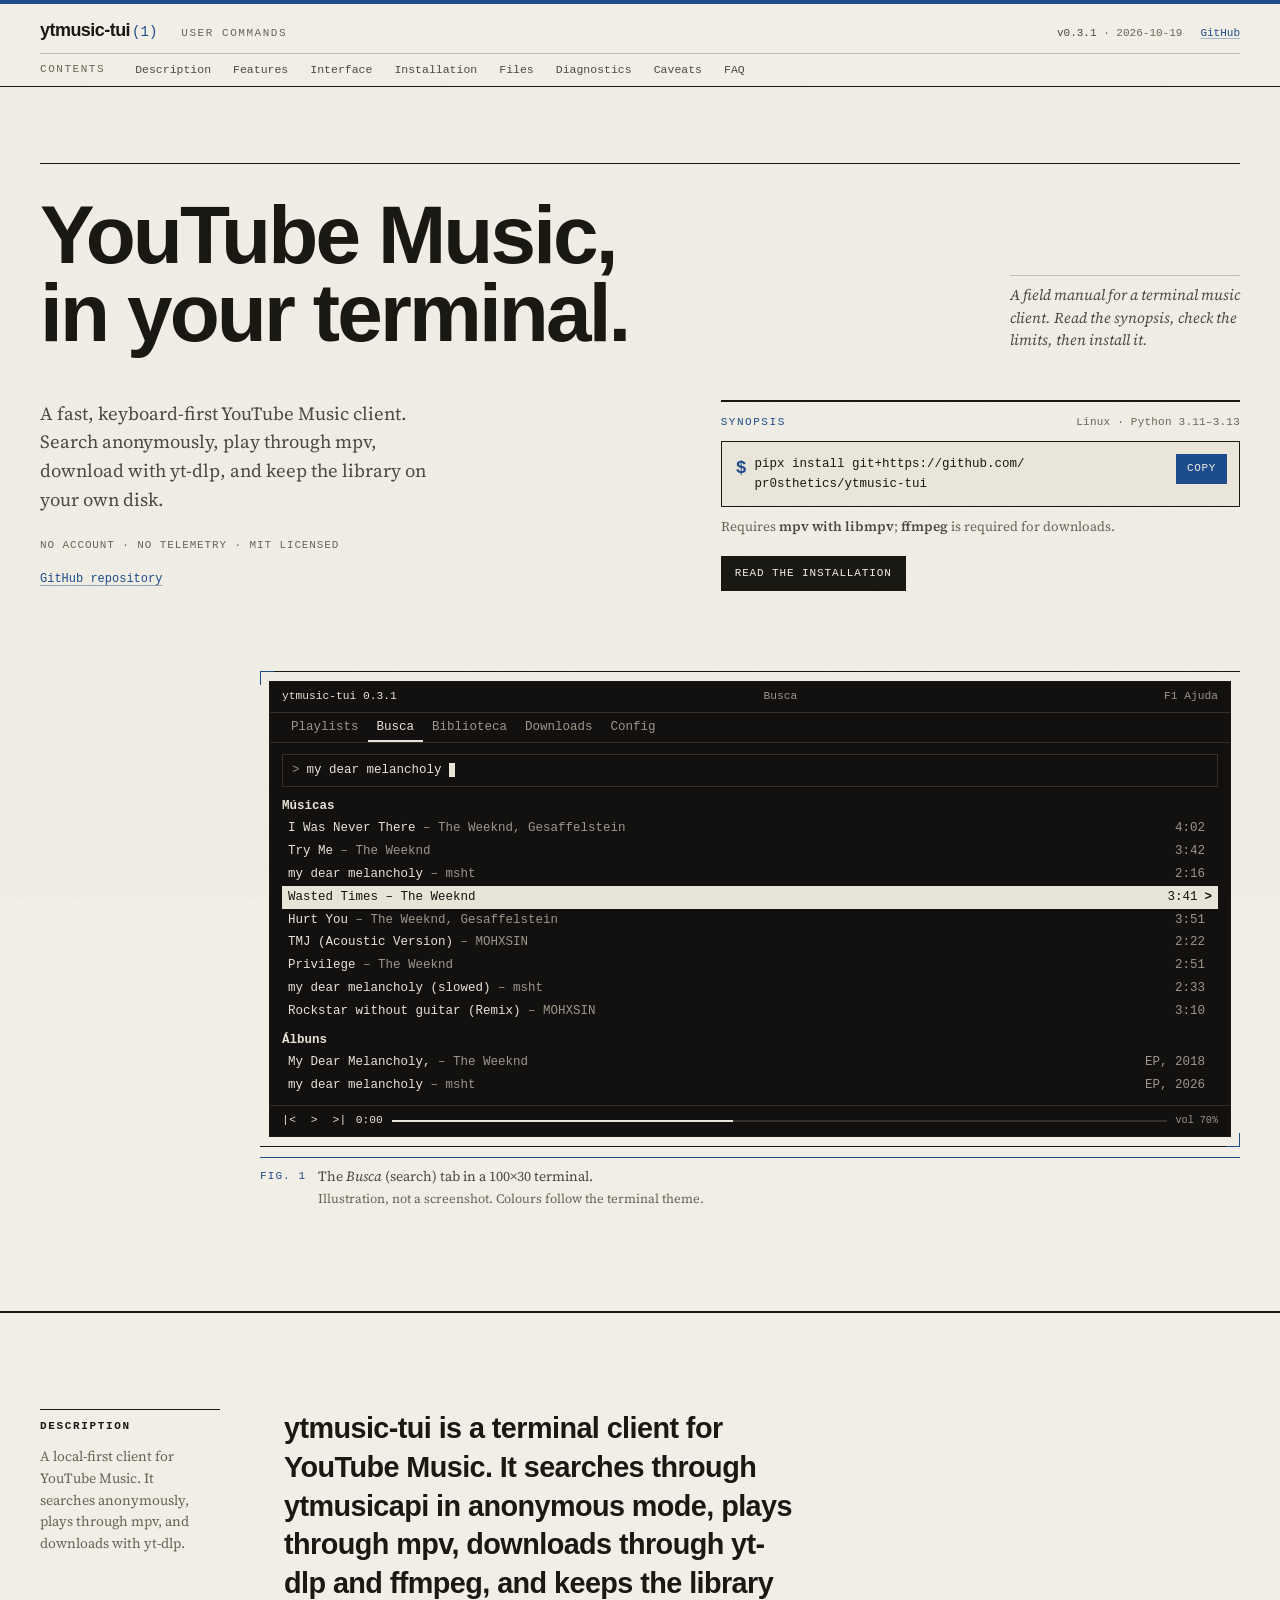
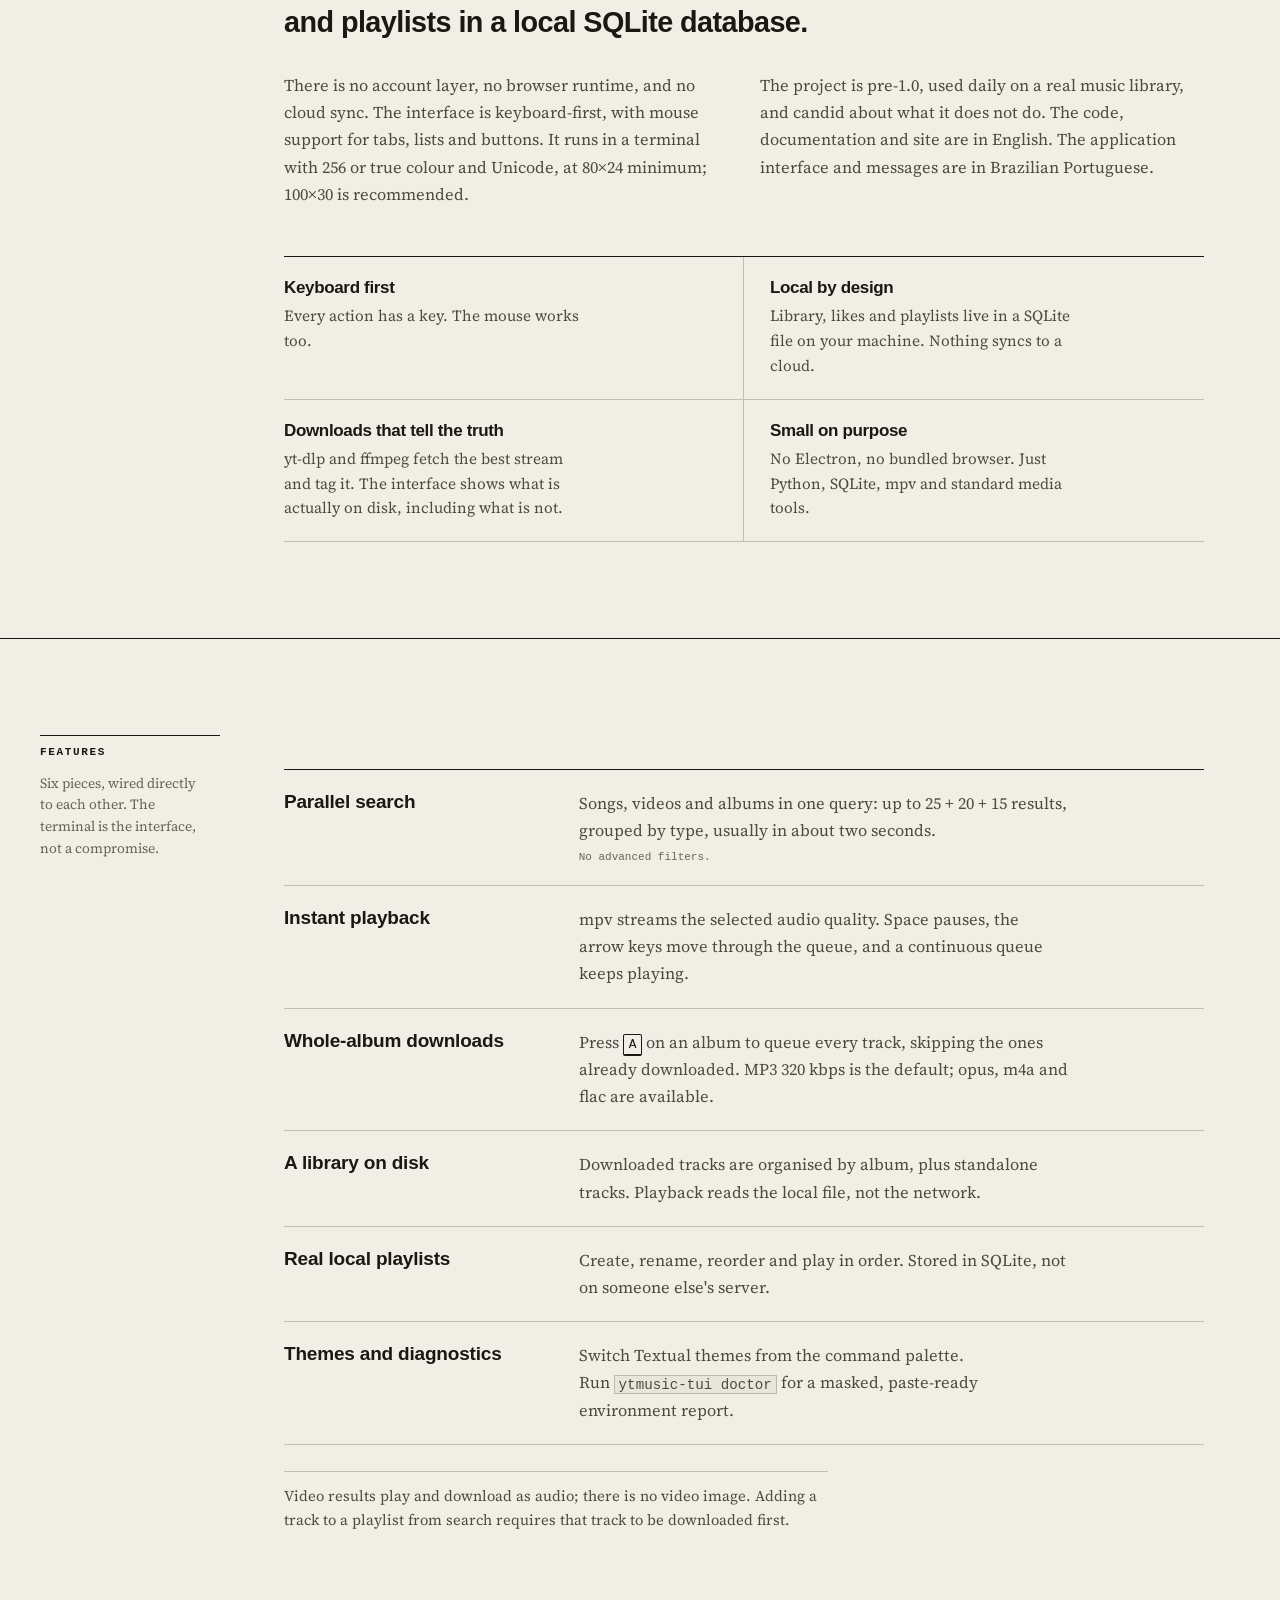
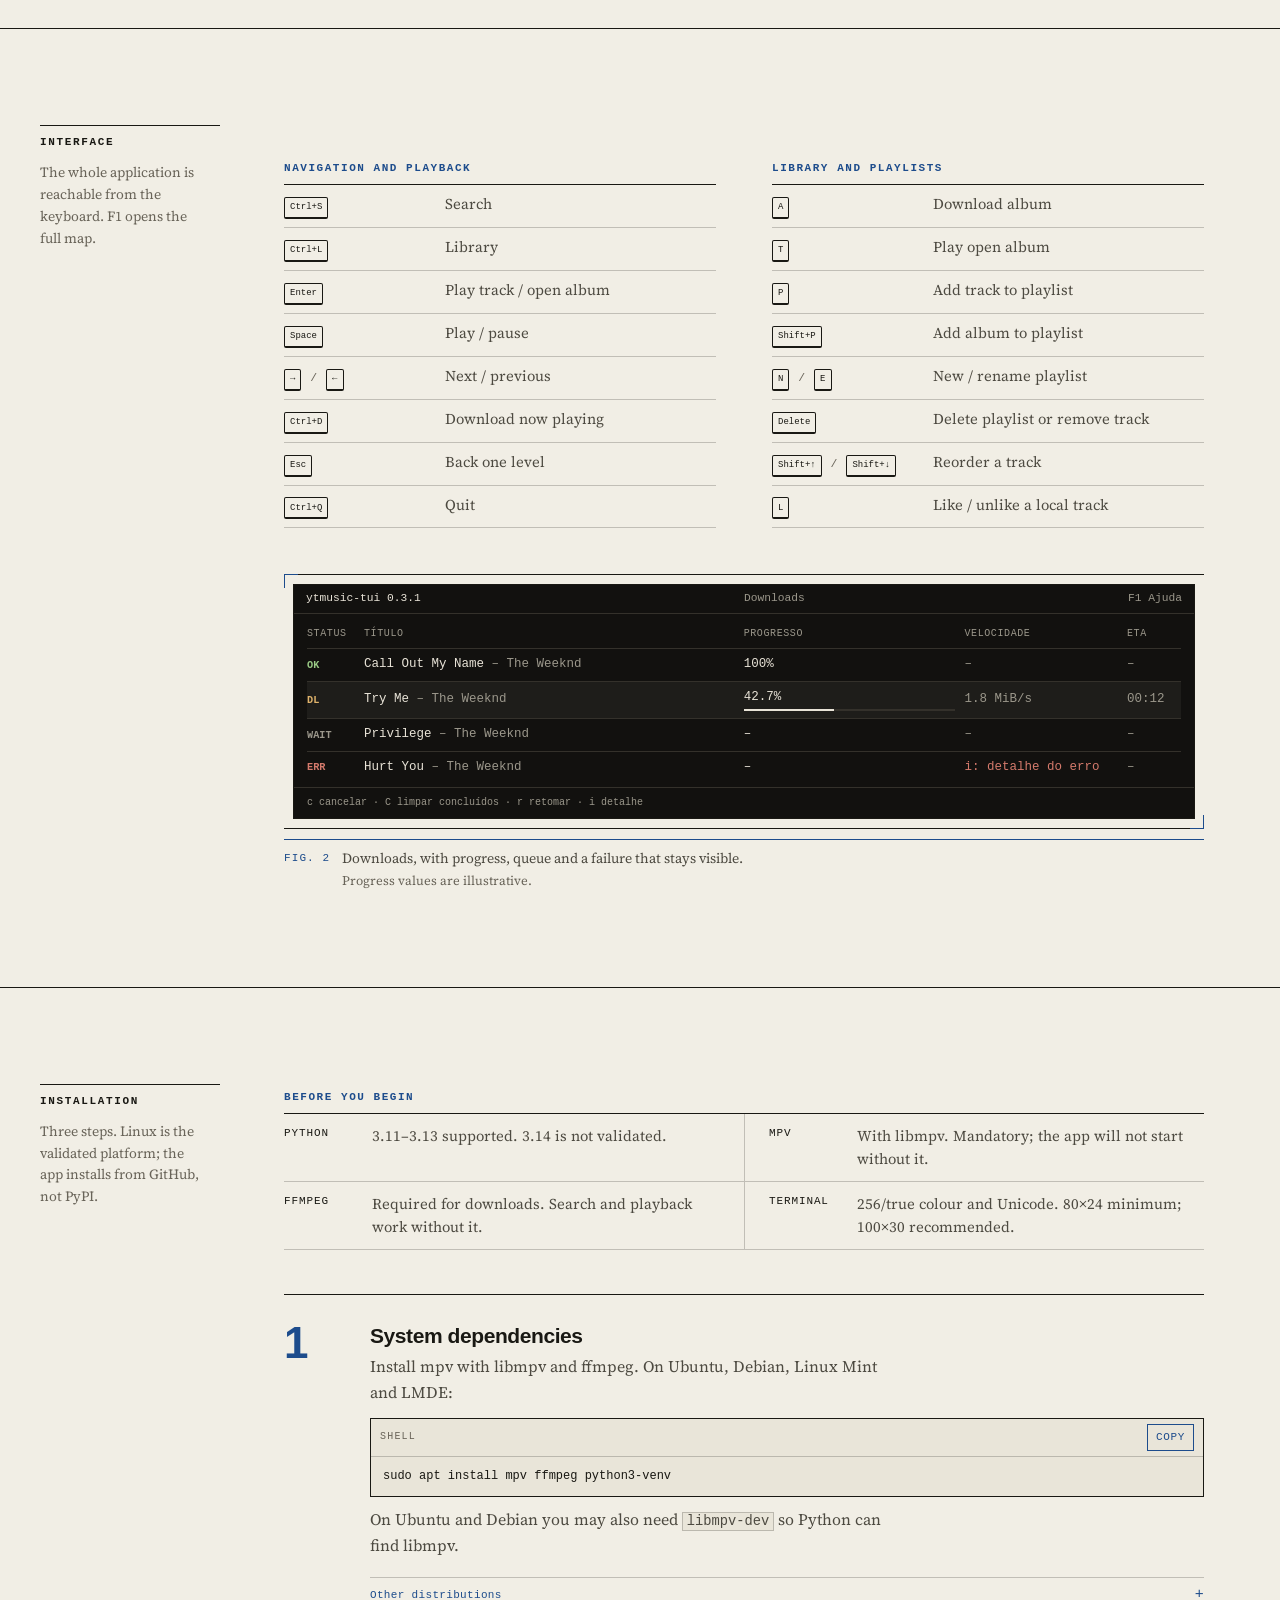
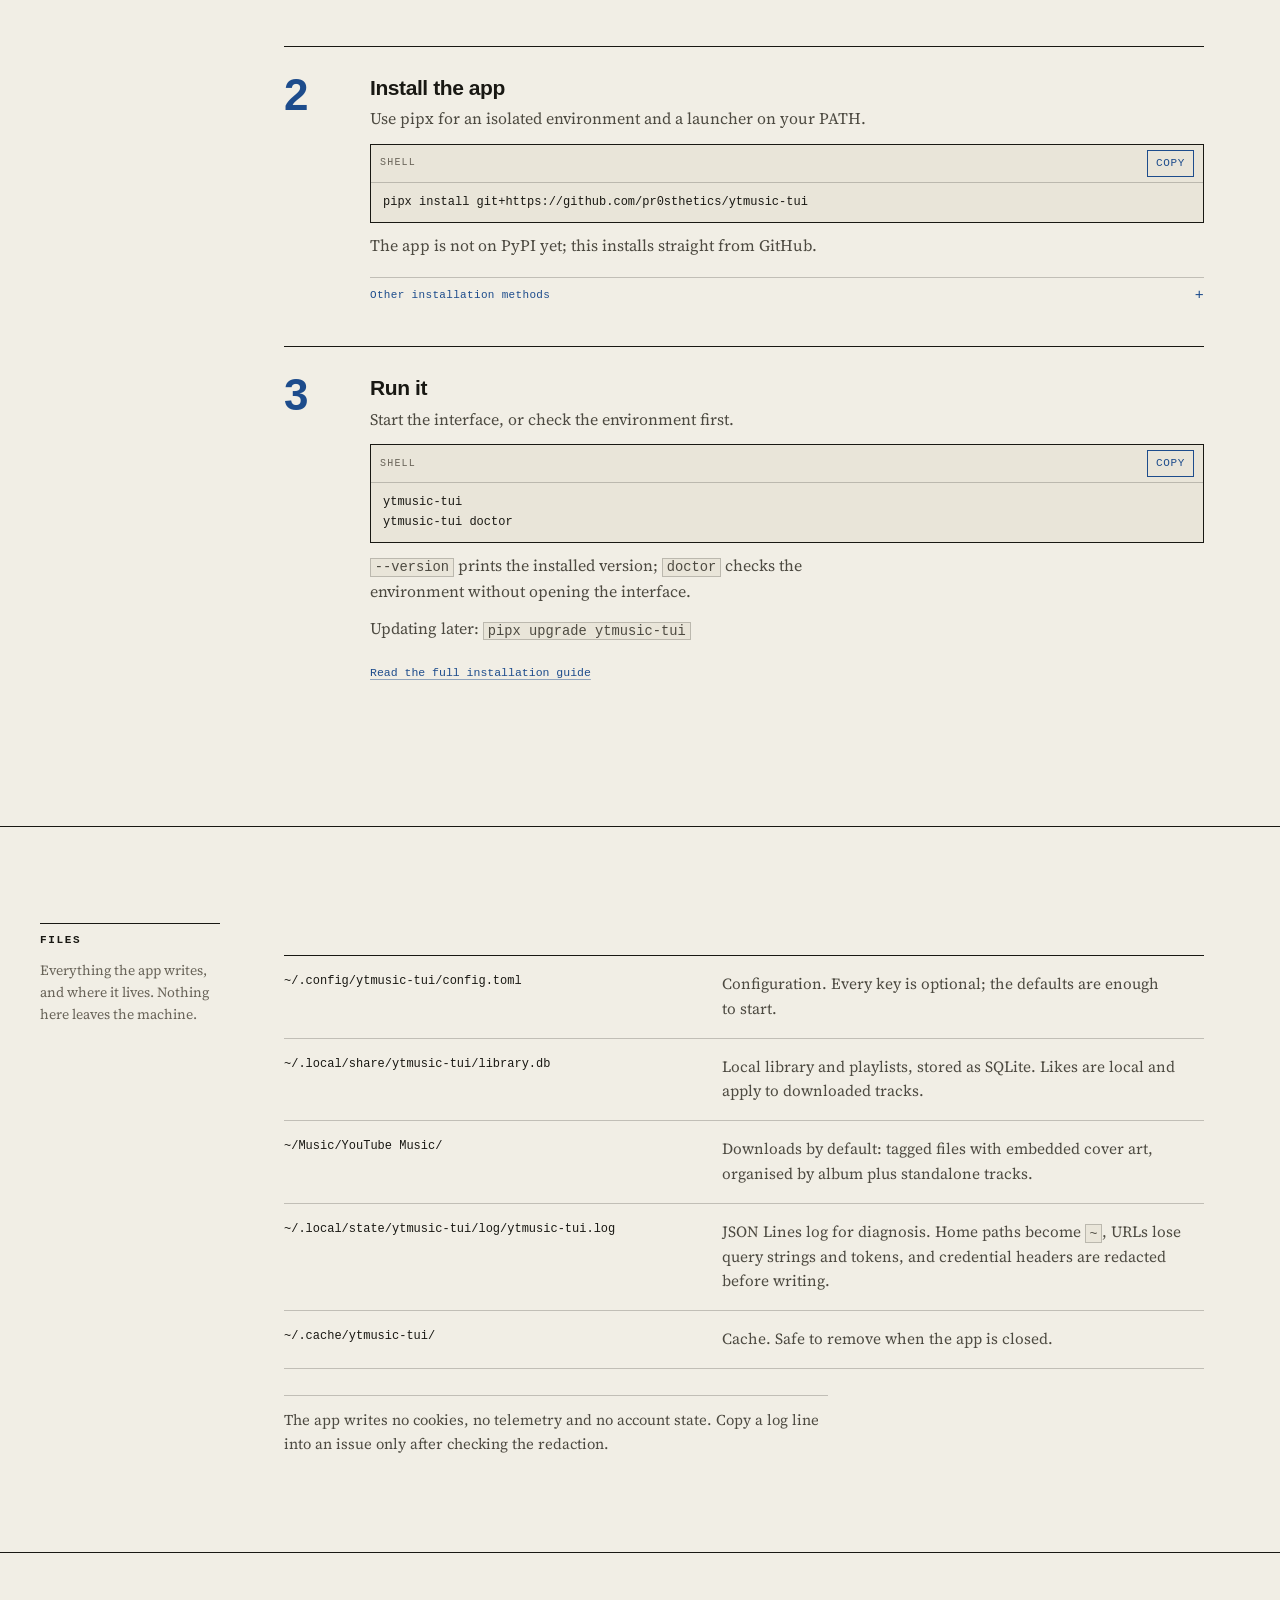
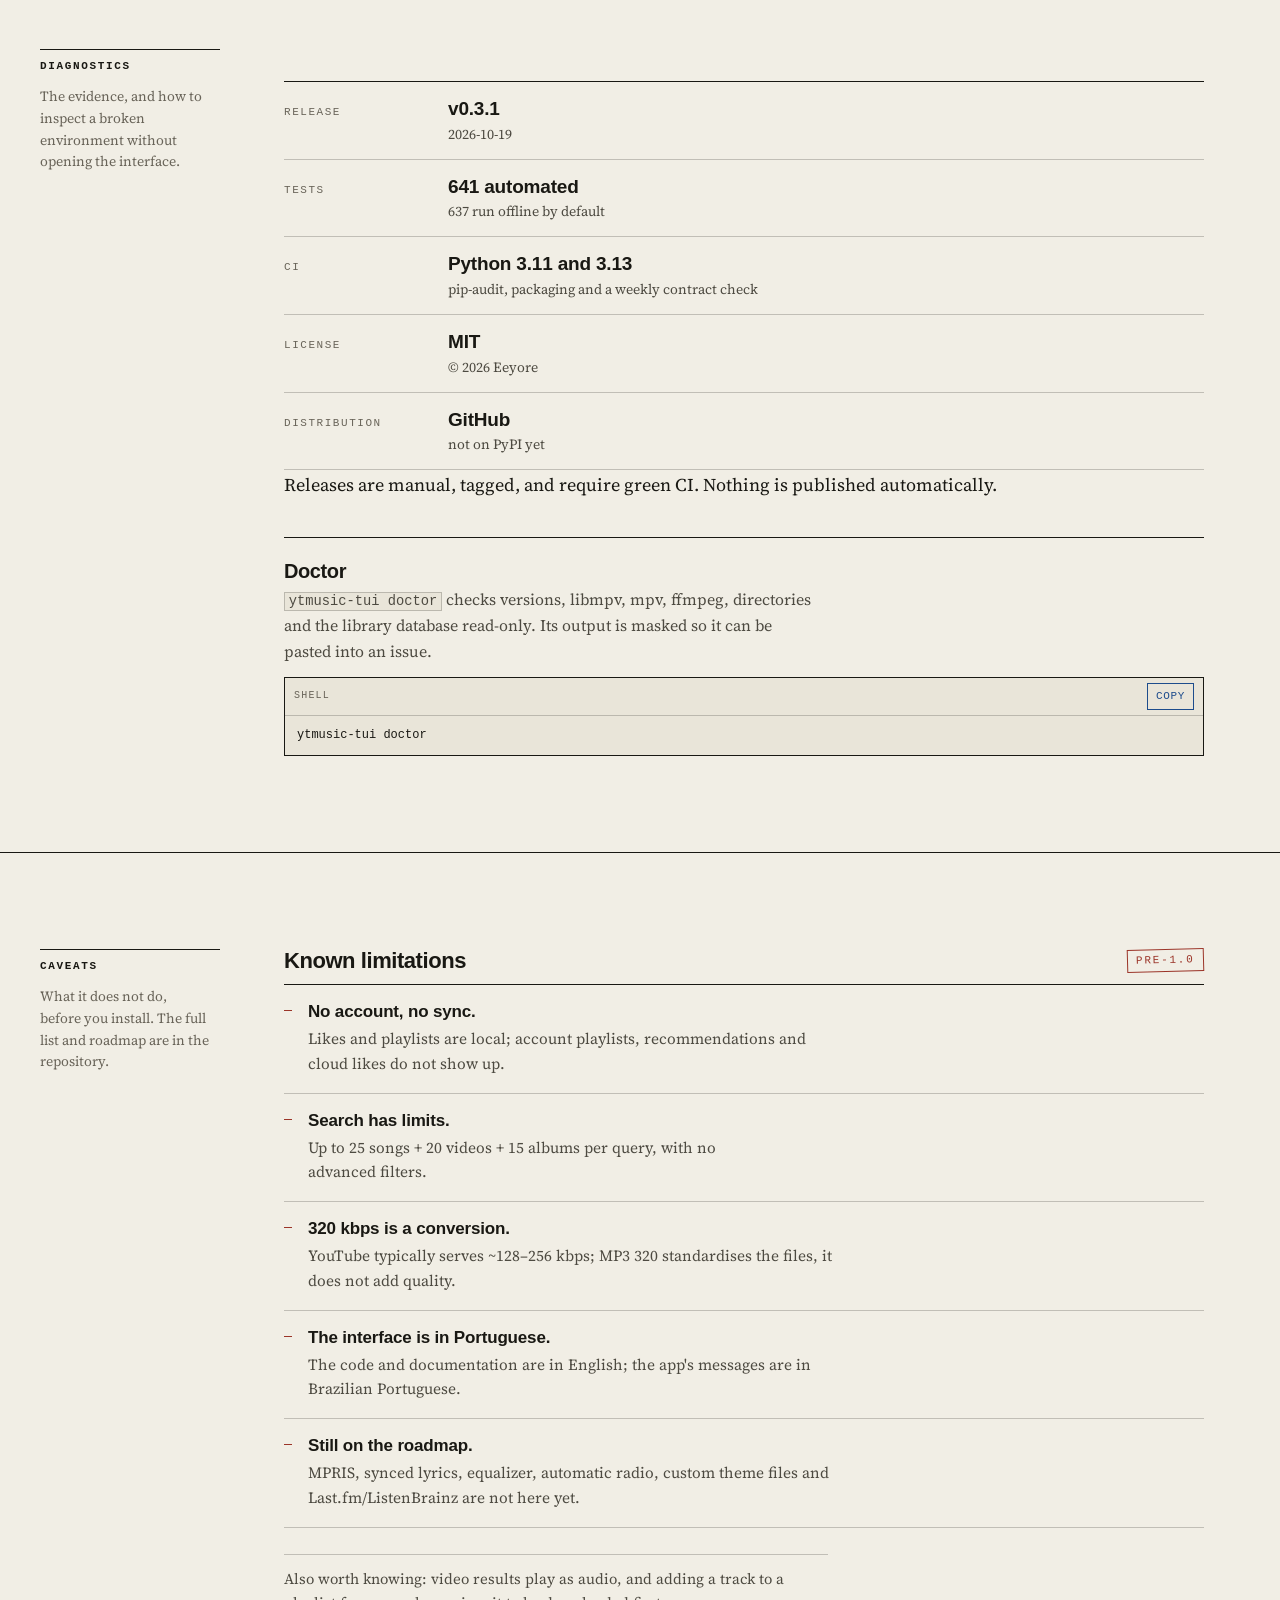
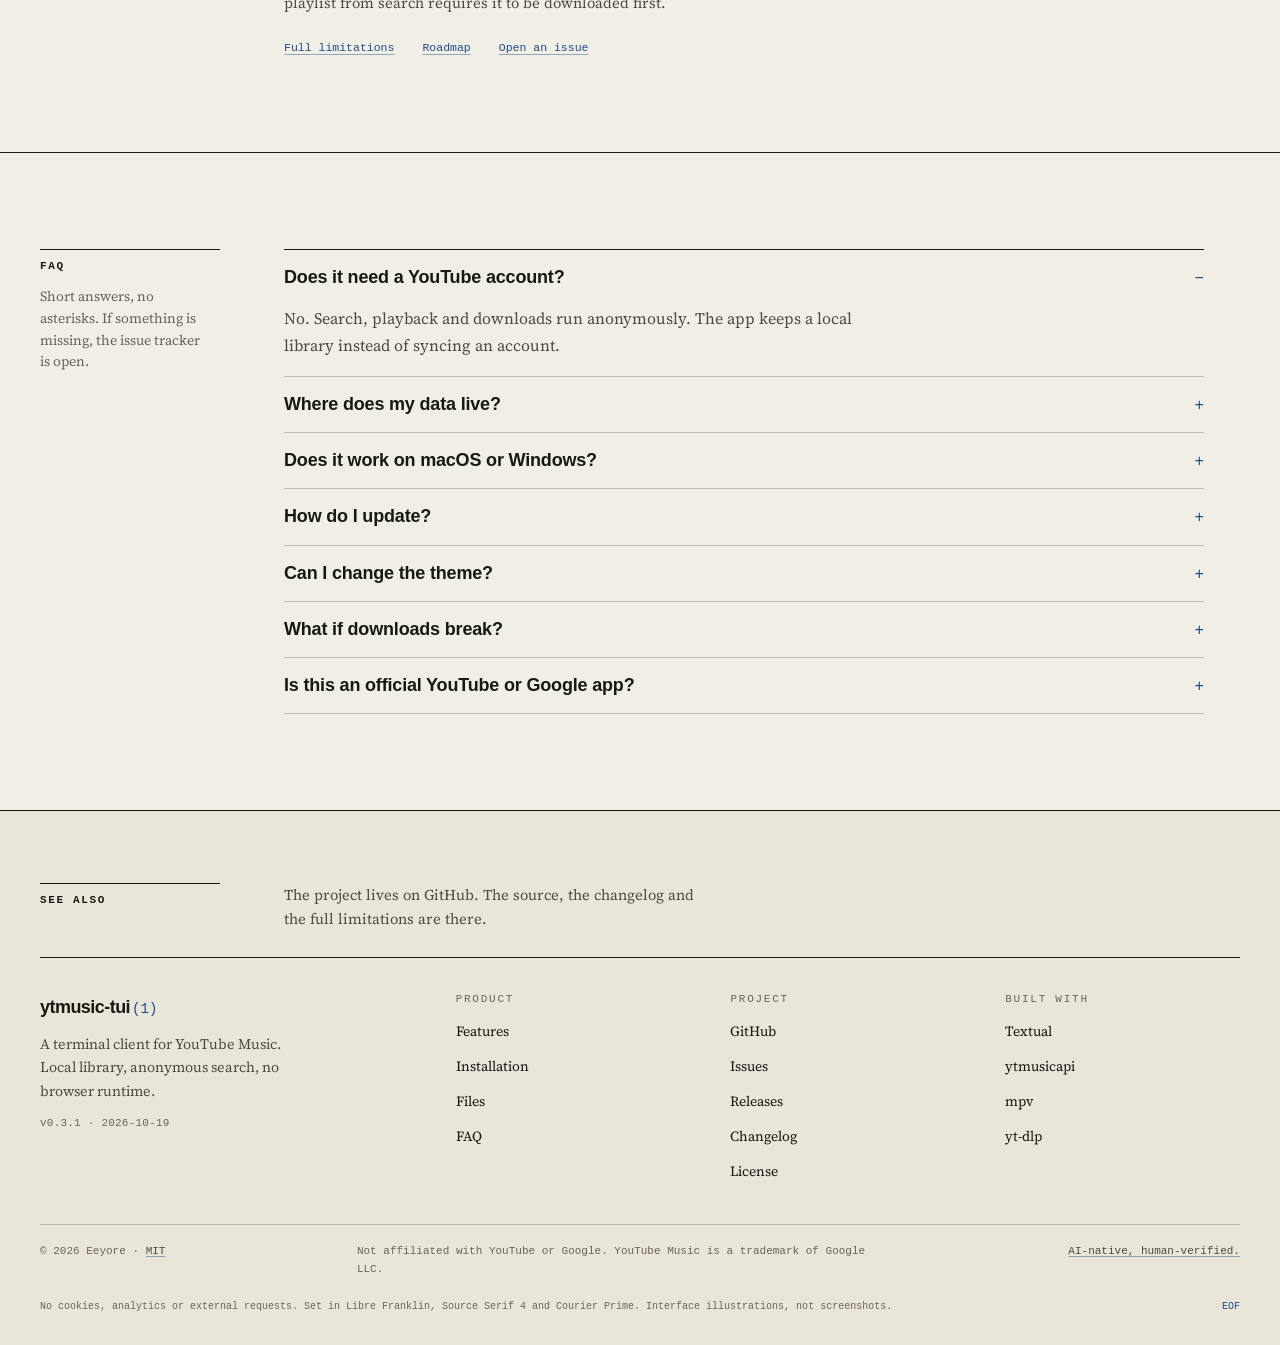
==== site/index.html @ 2cd37f47 "feat(site): publica o manual impresso em GitHub Pages - adiciona o site estático em site/ com o rede" ====
<!DOCTYPE html>
<html lang="en">
<head>
  <meta charset="utf-8">
  <meta name="viewport" content="width=device-width,initial-scale=1">
  <title>ytmusic-tui — YouTube Music in your terminal</title>
  <meta name="description" content="A minimalist, keyboard-first YouTube Music client for the terminal. Search, play, download and keep a local library. No account, no telemetry.">
  <meta name="color-scheme" content="light">
  <meta name="theme-color" content="#f1eee5">
  <link rel="canonical" href="https://pr0sthetics.github.io/ytmusic-tui/">
  <link rel="icon" href="assets/favicon.svg" type="image/svg+xml">
  <link rel="apple-touch-icon" href="assets/apple-touch-icon.png">
  <meta property="og:type" content="website">
  <meta property="og:locale" content="en_US">
  <meta property="og:site_name" content="ytmusic-tui">
  <meta property="og:title" content="ytmusic-tui — YouTube Music in your terminal">
  <meta property="og:description" content="Search, play, download and keep a local YouTube Music library. No account, no telemetry.">
  <meta property="og:url" content="https://pr0sthetics.github.io/ytmusic-tui/">
  <meta property="og:image" content="https://pr0sthetics.github.io/ytmusic-tui/assets/og.png">
  <meta property="og:image:type" content="image/png">
  <meta property="og:image:width" content="1200">
  <meta property="og:image:height" content="630">
  <meta property="og:image:alt" content="A printed manual-style page for YouTube Music in the terminal.">
  <meta name="twitter:card" content="summary_large_image">
  <meta name="twitter:title" content="ytmusic-tui — YouTube Music in your terminal">
  <meta name="twitter:description" content="Search, play, download and keep a local YouTube Music library. No account, no telemetry.">
  <meta name="twitter:image" content="https://pr0sthetics.github.io/ytmusic-tui/assets/og.png">
  <meta name="twitter:image:alt" content="A printed manual-style page for YouTube Music in the terminal.">
  <link rel="preload" href="assets/fonts/libre-franklin-400-700-normal.woff2" as="font" type="font/woff2" crossorigin>
  <link rel="preload" href="assets/fonts/source-serif-4-400-normal.woff2" as="font" type="font/woff2" crossorigin>
  <link rel="preload" href="assets/fonts/courier-prime-400-normal.woff2" as="font" type="font/woff2" crossorigin>
  <link rel="stylesheet" href="assets/styles.css">
  <script src="assets/main.js" defer></script>
  <script type="application/ld+json">
  {
    "@context": "https://schema.org",
    "@type": "SoftwareApplication",
    "name": "ytmusic-tui",
    "description": "A minimalist, keyboard-first YouTube Music client for the terminal. Search, play, download and keep a local library.",
    "url": "https://pr0sthetics.github.io/ytmusic-tui/",
    "codeRepository": "https://github.com/pr0sthetics/ytmusic-tui",
    "license": "https://github.com/pr0sthetics/ytmusic-tui/blob/main/LICENSE",
    "softwareVersion": "0.3.1",
    "operatingSystem": "Linux",
    "applicationCategory": "MultimediaApplication",
    "isAccessibleForFree": true,
    "offers": {
      "@type": "Offer",
      "price": "0",
      "priceCurrency": "USD"
    },
    "author": {
      "@type": "Person",
      "name": "Eeyore"
    }
  }
  </script>
</head>
<body>
  <a class="skip-link" href="#main">Skip to content</a>

  <!--
    VERSION AND COUNTS — single source of truth.
    Current release: v0.3.1 (2026-10-19) · tests: 641 automated / 637 offline.
    On a release, update: this block, the running head, the synopsis if needed,
    the diagnostics ledger, meta/OG/JSON-LD, the footer, robots/sitemap only if
    the domain changes. Nothing is fetched at runtime.
  -->

  <header class="masthead">
    <div class="page-width">
      <div class="running-head">
        <a class="wordmark" href="#top" aria-label="ytmusic-tui home">ytmusic-tui<span class="wordmark-sect">(1)</span></a>
        <p class="running-title">User Commands</p>
        <div class="running-meta">
          <a class="version" href="https://github.com/pr0sthetics/ytmusic-tui/releases/tag/v0.3.1" target="_blank" rel="noopener noreferrer">v0.3.1 <span class="version-date">· 2026-10-19</span><span class="sr-only"> release notes (opens in a new tab)</span></a>
          <a class="repo-link" href="https://github.com/pr0sthetics/ytmusic-tui" target="_blank" rel="noopener noreferrer">GitHub<span class="sr-only"> repository (opens in a new tab)</span></a>
          <details class="mmenu">
            <summary>Contents</summary>
            <nav aria-label="Mobile contents">
              <a href="#description">Description</a>
              <a href="#features">Features</a>
              <a href="#interface">Interface</a>
              <a href="#install">Installation</a>
              <a href="#files">Files</a>
              <a href="#diagnostics">Diagnostics</a>
              <a href="#caveats">Caveats</a>
              <a href="#faq">FAQ</a>
              <a href="https://github.com/pr0sthetics/ytmusic-tui" target="_blank" rel="noopener noreferrer">GitHub<span class="sr-only"> (opens in a new tab)</span></a>
            </nav>
          </details>
        </div>
      </div>
      <nav class="contents" aria-label="Contents">
        <span class="contents-label">Contents</span>
        <a href="#description">Description</a>
        <a href="#features">Features</a>
        <a href="#interface">Interface</a>
        <a href="#install">Installation</a>
        <a href="#files">Files</a>
        <a href="#diagnostics">Diagnostics</a>
        <a href="#caveats">Caveats</a>
        <a href="#faq">FAQ</a>
      </nav>
    </div>
  </header>

  <main id="main" tabindex="-1">
    <section class="hero" id="top" aria-labelledby="hero-title">
      <div class="page-width">
        <div class="hero-title">
          <h1 id="hero-title">YouTube Music,<br>in your terminal.</h1>
          <p class="hero-margin">A field manual for a terminal music client. Read the synopsis, check the limits, then install it.</p>
        </div>

        <div class="hero-lower">
          <div class="hero-intro">
            <p class="hero-deck">A fast, keyboard-first YouTube Music client. Search anonymously, play through mpv, download with yt-dlp, and keep the library on your own disk.</p>
            <p class="hero-facts">No account <span aria-hidden="true">·</span> No telemetry <span aria-hidden="true">·</span> MIT licensed</p>
            <a class="text-link" href="https://github.com/pr0sthetics/ytmusic-tui" target="_blank" rel="noopener noreferrer">GitHub repository<span class="sr-only"> (opens in a new tab)</span></a>
          </div>

          <div class="synopsis">
            <div class="synopsis-head">
              <span class="small-label">Synopsis</span>
              <span class="synopsis-note">Linux · Python 3.11–3.13</span>
            </div>
            <div class="cmdline">
              <span class="prompt" aria-hidden="true">$</span>
              <code id="hero-install-command">pipx install git+https://github.com/<wbr><span class="cmd-name">pr0sthetics/ytmusic-tui</span></code>
              <button class="copy" type="button" data-copy-target="hero-install-command" data-copy-label="install command" aria-label="Copy install command" hidden>Copy</button>
            </div>
            <p class="require-line">Requires <strong>mpv with libmpv</strong>; <strong>ffmpeg</strong> is required for downloads.</p>
            <a class="button" href="#install">Read the installation</a>
          </div>
        </div>

        <figure class="plate hero-plate">
          <div class="plate-frame">
            <div class="term" role="img" aria-label="Illustration of the ytmusic-tui search tab. The search field contains “my dear melancholy”. Nine songs and two albums are listed; Wasted Times is selected. The player bar shows 0:00 and volume 70 percent.">
              <div class="terminal-visual" aria-hidden="true">
                <div class="tbar">
                  <span class="tbar-brand">ytmusic-tui 0.3.1</span>
                  <span class="tbar-view">Busca</span>
                  <span class="tbar-help">F1 Ajuda</span>
                </div>
                <div class="tabs">
                  <span>Playlists</span>
                  <span class="active">Busca</span>
                  <span>Biblioteca</span>
                  <span>Downloads</span>
                  <span>Config</span>
                </div>
                <div class="sfield">
                  <span class="sfield-prompt">&gt;</span>
                  <span class="sfield-query">my dear melancholy</span>
                  <span class="cursor"></span>
                </div>
                <div class="results">
                  <div class="rhead">Músicas</div>
                  <div class="trow"><span class="tm">I Was Never There <span class="ta">– The Weeknd, Gesaffelstein</span></span><span class="tt">4:02</span></div>
                  <div class="trow"><span class="tm">Try Me <span class="ta">– The Weeknd</span></span><span class="tt">3:42</span></div>
                  <div class="trow"><span class="tm">my dear melancholy <span class="ta">– msht</span></span><span class="tt">2:16</span></div>
                  <div class="trow sel"><span class="tm">Wasted Times <span class="ta">– The Weeknd</span></span><span class="tt">3:41</span><span class="sel-mark">&gt;</span></div>
                  <div class="trow"><span class="tm">Hurt You <span class="ta">– The Weeknd, Gesaffelstein</span></span><span class="tt">3:51</span></div>
                  <div class="trow mh"><span class="tm">TMJ (Acoustic Version) <span class="ta">– MOHXSIN</span></span><span class="tt">2:22</span></div>
                  <div class="trow mh"><span class="tm">Privilege <span class="ta">– The Weeknd</span></span><span class="tt">2:51</span></div>
                  <div class="trow mh"><span class="tm">my dear melancholy (slowed) <span class="ta">– msht</span></span><span class="tt">2:33</span></div>
                  <div class="trow mh"><span class="tm">Rockstar without guitar (Remix) <span class="ta">– MOHXSIN</span></span><span class="tt">3:10</span></div>
                  <div class="rhead rha">Álbuns</div>
                  <div class="arow"><span class="tm">My Dear Melancholy, <span class="ta">– The Weeknd</span></span><span class="tt">EP, 2018</span></div>
                  <div class="arow mh"><span class="tm">my dear melancholy <span class="ta">– msht</span></span><span class="tt">EP, 2026</span></div>
                </div>
                <div class="player">
                  <span class="pctl">|&lt;&nbsp;&nbsp;&gt;&nbsp;&nbsp;&gt;|</span>
                  <span class="ptime">0:00</span>
                  <span class="pprog"><i></i></span>
                  <span class="pvol">vol 70%</span>
                </div>
              </div>
            </div>
          </div>
      <figcaption><span class="fig-label">Fig. 1</span><span class="fig-copy">The <em>Busca</em> (search) tab in a 100×30 terminal. <span class="fig-note">Illustration, not a screenshot. Colours follow the terminal theme.</span></span></figcaption>
        </figure>
      </div>
    </section>

    <section class="section" id="description" aria-labelledby="description-title">
      <div class="page-width section-grid">
        <header class="section-head">
          <h2 id="description-title">Description</h2>
          <p>A local-first client for YouTube Music. It searches anonymously, plays through mpv, and downloads with yt-dlp.</p>
        </header>
        <div class="section-body">
          <p class="section-lead">ytmusic-tui is a terminal client for YouTube Music. It searches through ytmusicapi in anonymous mode, plays through mpv, downloads through yt-dlp and ffmpeg, and keeps the library and playlists in a local SQLite database.</p>
          <div class="two-col">
            <p>There is no account layer, no browser runtime, and no cloud sync. The interface is keyboard-first, with mouse support for tabs, lists and buttons. It runs in a terminal with 256 or true colour and Unicode, at 80×24 minimum; 100×30 is recommended.</p>
            <p>The project is pre-1.0, used daily on a real music library, and candid about what it does not do. The code, documentation and site are in English. The application interface and messages are in Brazilian Portuguese.</p>
          </div>

          <div class="principles">
            <div class="principle">
              <h3>Keyboard first</h3>
              <p>Every action has a key. The mouse works too.</p>
            </div>
            <div class="principle">
              <h3>Local by design</h3>
              <p>Library, likes and playlists live in a SQLite file on your machine. Nothing syncs to a cloud.</p>
            </div>
            <div class="principle">
              <h3>Downloads that tell the truth</h3>
              <p>yt-dlp and ffmpeg fetch the best stream and tag it. The interface shows what is actually on disk, including what is not.</p>
            </div>
            <div class="principle">
              <h3>Small on purpose</h3>
              <p>No Electron, no bundled browser. Just Python, SQLite, mpv and standard media tools.</p>
            </div>
          </div>
        </div>
      </div>
    </section>

    <section class="section" id="features" aria-labelledby="features-title">
      <div class="page-width section-grid">
        <header class="section-head">
          <h2 id="features-title">Features</h2>
          <p>Six pieces, wired directly to each other. The terminal is the interface, not a compromise.</p>
        </header>
        <div class="section-body">
          <dl class="feature-list">
            <div>
              <dt>Parallel search</dt>
              <dd>Songs, videos and albums in one query: up to 25 + 20 + 15 results, grouped by type, usually in about two seconds. <span class="spec">No advanced filters.</span></dd>
            </div>
            <div>
              <dt>Instant playback</dt>
              <dd>mpv streams the selected audio quality. Space pauses, the arrow keys move through the queue, and a continuous queue keeps playing.</dd>
            </div>
            <div>
              <dt>Whole-album downloads</dt>
              <dd>Press <kbd>A</kbd> on an album to queue every track, skipping the ones already downloaded. MP3 320 kbps is the default; opus, m4a and flac are available.</dd>
            </div>
            <div>
              <dt>A library on disk</dt>
              <dd>Downloaded tracks are organised by album, plus standalone tracks. Playback reads the local file, not the network.</dd>
            </div>
            <div>
              <dt>Real local playlists</dt>
              <dd>Create, rename, reorder and play in order. Stored in SQLite, not on someone else's server.</dd>
            </div>
            <div>
              <dt>Themes and diagnostics</dt>
              <dd>Switch Textual themes from the command palette. Run <code>ytmusic-tui doctor</code> for a masked, paste-ready environment report.</dd>
            </div>
          </dl>
          <p class="aside">Video results play and download as audio; there is no video image. Adding a track to a playlist from search requires that track to be downloaded first.</p>
        </div>
      </div>
    </section>

    <section class="section" id="interface" aria-labelledby="interface-title">
      <div class="page-width section-grid">
        <header class="section-head">
          <h2 id="interface-title">Interface</h2>
          <p>The whole application is reachable from the keyboard. F1 opens the full map.</p>
        </header>
        <div class="section-body">
          <div class="key-groups">
            <section class="key-group" aria-labelledby="keys-navigation">
              <h3 id="keys-navigation">Navigation and playback</h3>
              <dl class="key-list">
                <div><dt><kbd>Ctrl+S</kbd></dt><dd>Search</dd></div>
                <div><dt><kbd>Ctrl+L</kbd></dt><dd>Library</dd></div>
                <div><dt><kbd>Enter</kbd></dt><dd>Play track / open album</dd></div>
                <div><dt><kbd>Space</kbd></dt><dd>Play / pause</dd></div>
                <div><dt><kbd>→</kbd> <span>/</span> <kbd>←</kbd></dt><dd>Next / previous</dd></div>
                <div><dt><kbd>Ctrl+D</kbd></dt><dd>Download now playing</dd></div>
                <div><dt><kbd>Esc</kbd></dt><dd>Back one level</dd></div>
                <div><dt><kbd>Ctrl+Q</kbd></dt><dd>Quit</dd></div>
              </dl>
            </section>
            <section class="key-group" aria-labelledby="keys-library">
              <h3 id="keys-library">Library and playlists</h3>
              <dl class="key-list">
                <div><dt><kbd>A</kbd></dt><dd>Download album</dd></div>
                <div><dt><kbd>T</kbd></dt><dd>Play open album</dd></div>
                <div><dt><kbd>P</kbd></dt><dd>Add track to playlist</dd></div>
                <div><dt><kbd>Shift+P</kbd></dt><dd>Add album to playlist</dd></div>
                <div><dt><kbd>N</kbd> <span>/</span> <kbd>E</kbd></dt><dd>New / rename playlist</dd></div>
                <div><dt><kbd>Delete</kbd></dt><dd>Delete playlist or remove track</dd></div>
                <div><dt><kbd>Shift+↑</kbd> <span>/</span> <kbd>Shift+↓</kbd></dt><dd>Reorder a track</dd></div>
                <div><dt><kbd>L</kbd></dt><dd>Like / unlike a local track</dd></div>
              </dl>
            </section>
          </div>

          <figure class="plate figure-wide">
            <div class="plate-frame">
              <div class="term dterm" role="img" aria-label="Illustration of the ytmusic-tui Downloads tab. Four rows show Call Out My Name completed, Try Me downloading at 42.7 percent, Privilege queued, and Hurt You failed. The footer lists c to cancel, C to clear completed, r to resume, and i for error details.">
                <div class="terminal-visual" aria-hidden="true">
                  <div class="tbar">
                    <span class="tbar-brand">ytmusic-tui 0.3.1</span>
                    <span class="tbar-view">Downloads</span>
                    <span class="tbar-help">F1 Ajuda</span>
                  </div>
                  <div class="dtable">
                    <div class="dhead"><span>Status</span><span>Título</span><span>Progresso</span><span>Velocidade</span><span>ETA</span></div>
                    <div class="drow">
                      <span class="ds ok">OK</span>
                      <span class="dt">Call Out My Name <span>– The Weeknd</span></span>
                      <span class="dp">100%</span>
                      <span class="dv">–</span>
                      <span class="de">–</span>
                    </div>
                    <div class="drow is-active">
                      <span class="ds dl">DL</span>
                      <span class="dt">Try Me <span>– The Weeknd</span></span>
                      <span class="dp">42.7%<i class="dbar"><b></b></i></span>
                      <span class="dv">1.8 MiB/s</span>
                      <span class="de">00:12</span>
                    </div>
                    <div class="drow">
                      <span class="ds q">WAIT</span>
                      <span class="dt">Privilege <span>– The Weeknd</span></span>
                      <span class="dp">–</span>
                      <span class="dv">–</span>
                      <span class="de">–</span>
                    </div>
                    <div class="drow">
                      <span class="ds fail">ERR</span>
                      <span class="dt">Hurt You <span>– The Weeknd</span></span>
                      <span class="dp">–</span>
                      <span class="dv err">i: detalhe do erro</span>
                      <span class="de">–</span>
                    </div>
                  </div>
                  <div class="dfoot">c cancelar · C limpar concluídos · r retomar · i detalhe</div>
                </div>
              </div>
            </div>
            <figcaption><span class="fig-label">Fig. 2</span><span class="fig-copy">Downloads, with progress, queue and a failure that stays visible. <span class="fig-note">Progress values are illustrative.</span></span></figcaption>
          </figure>
        </div>
      </div>
    </section>

    <section class="section" id="install" aria-labelledby="install-title">
      <div class="page-width section-grid">
        <header class="section-head">
          <h2 id="install-title">Installation</h2>
          <p>Three steps. Linux is the validated platform; the app installs from GitHub, not PyPI.</p>
        </header>
        <div class="section-body">
          <div class="requirements">
            <h3>Before you begin</h3>
            <dl class="req-grid">
              <div><dt>Python</dt><dd>3.11–3.13 supported. 3.14 is not validated.</dd></div>
              <div><dt>mpv</dt><dd>With libmpv. Mandatory; the app will not start without it.</dd></div>
              <div><dt>ffmpeg</dt><dd>Required for downloads. Search and playback work without it.</dd></div>
              <div><dt>Terminal</dt><dd>256/true colour and Unicode. 80×24 minimum; 100×30 recommended.</dd></div>
            </dl>
          </div>

          <ol class="steps">
            <li class="step">
              <span class="step-num" aria-hidden="true">1</span>
              <div class="step-body">
                <h3>System dependencies</h3>
                <p>Install mpv with libmpv and ffmpeg. On Ubuntu, Debian, Linux Mint and LMDE:</p>
                <div class="code-block">
                  <div class="code-head"><span class="code-label">shell</span><button class="copy" type="button" data-copy-label="system dependencies command" aria-label="Copy system dependencies command" hidden>Copy</button></div>
                  <pre tabindex="0"><code>sudo apt install mpv ffmpeg python3-venv</code></pre>
                </div>
                <p class="note">On Ubuntu and Debian you may also need <code>libmpv-dev</code> so Python can find libmpv.</p>
                <details class="disclosure">
                  <summary>Other distributions</summary>
                  <div class="disclosure-body">
                    <div class="mini-command">
                      <span class="mini-label">Arch / Manjaro / EndeavourOS</span>
                      <div class="code-block">
                        <pre tabindex="0"><code>sudo pacman -S mpv ffmpeg python</code></pre>
                        <button class="copy" type="button" data-copy-label="Arch dependencies command" aria-label="Copy Arch dependencies command" hidden>Copy</button>
                      </div>
                    </div>
                    <div class="mini-command">
                      <span class="mini-label">Fedora</span>
                      <div class="code-block">
                        <pre tabindex="0"><code>sudo dnf install mpv ffmpeg python3</code></pre>
                        <button class="copy" type="button" data-copy-label="Fedora dependencies command" aria-label="Copy Fedora dependencies command" hidden>Copy</button>
                      </div>
                    </div>
                    <div class="mini-command">
                      <span class="mini-label">openSUSE</span>
                      <div class="code-block">
                        <pre tabindex="0"><code>sudo zypper install mpv ffmpeg python3</code></pre>
                        <button class="copy" type="button" data-copy-label="openSUSE dependencies command" aria-label="Copy openSUSE dependencies command" hidden>Copy</button>
                      </div>
                    </div>
                    <p class="note">macOS is a community path, not officially supported. It may work with <code>brew install mpv ffmpeg python</code>; nothing is promised. Windows native is not supported; WSL2 is untested.</p>
                  </div>
                </details>
              </div>
            </li>

            <li class="step">
              <span class="step-num" aria-hidden="true">2</span>
              <div class="step-body">
                <h3>Install the app</h3>
                <p>Use pipx for an isolated environment and a launcher on your PATH.</p>
                <div class="code-block">
                  <div class="code-head"><span class="code-label">shell</span><button class="copy" type="button" data-copy-label="app install command" aria-label="Copy app install command" hidden>Copy</button></div>
                  <pre tabindex="0"><code>pipx install git+https://github.com/<wbr>pr0sthetics/ytmusic-tui</code></pre>
                </div>
                <p class="note">The app is not on PyPI yet; this installs straight from GitHub.</p>
                <details class="disclosure">
                  <summary>Other installation methods</summary>
                  <div class="disclosure-body">
                    <div class="mini-command">
                      <span class="mini-label">pip, where <code>--user</code> installs are allowed</span>
                      <div class="code-block">
                        <pre tabindex="0"><code>pip install --user git+https://github.com/<wbr>pr0sthetics/ytmusic-tui</code></pre>
                        <button class="copy" type="button" data-copy-label="pip install command" aria-label="Copy pip install command" hidden>Copy</button>
                      </div>
                    </div>
                    <div class="mini-command">
                      <span class="mini-label">From source</span>
                      <div class="code-block">
                        <pre tabindex="0"><code>git clone https://github.com/<wbr>pr0sthetics/ytmusic-tui
cd ytmusic-tui
python3 -m venv .venv
.venv/bin/pip install -e .
.venv/bin/ytmusic-tui</code></pre>
                        <button class="copy" type="button" data-copy-label="source installation commands" aria-label="Copy source installation commands" hidden>Copy</button>
                      </div>
                    </div>
                    <p class="note">On externally managed Python installs (Debian 12+, Ubuntu 23.04+, Mint, LMDE), pip refuses <code>--user</code>. Use pipx or a venv.</p>
                  </div>
                </details>
              </div>
            </li>

            <li class="step">
              <span class="step-num" aria-hidden="true">3</span>
              <div class="step-body">
                <h3>Run it</h3>
                <p>Start the interface, or check the environment first.</p>
                <div class="code-block">
                  <div class="code-head"><span class="code-label">shell</span><button class="copy" type="button" data-copy-label="run commands" aria-label="Copy run commands" hidden>Copy</button></div>
                  <pre tabindex="0"><code>ytmusic-tui
ytmusic-tui doctor</code></pre>
                </div>
                <p class="note"><code>--version</code> prints the installed version; <code>doctor</code> checks the environment without opening the interface.</p>
                <p class="note tip">Updating later: <code>pipx upgrade ytmusic-tui</code></p>
                <p class="full-guide"><a class="text-link" href="https://github.com/pr0sthetics/ytmusic-tui#-installation" target="_blank" rel="noopener noreferrer">Read the full installation guide<span class="sr-only"> (opens in a new tab)</span></a></p>
              </div>
            </li>
          </ol>
        </div>
      </div>
    </section>

    <section class="section" id="files" aria-labelledby="files-title">
      <div class="page-width section-grid">
        <header class="section-head">
          <h2 id="files-title">Files</h2>
          <p>Everything the app writes, and where it lives. Nothing here leaves the machine.</p>
        </header>
        <div class="section-body">
          <dl class="file-list">
            <div>
              <dt><code>~/.config/ytmusic-tui/config.toml</code></dt>
              <dd>Configuration. Every key is optional; the defaults are enough to start.</dd>
            </div>
            <div>
              <dt><code>~/.local/share/ytmusic-tui/library.db</code></dt>
              <dd>Local library and playlists, stored as SQLite. Likes are local and apply to downloaded tracks.</dd>
            </div>
            <div>
              <dt><code>~/Music/YouTube Music/</code></dt>
              <dd>Downloads by default: tagged files with embedded cover art, organised by album plus standalone tracks.</dd>
            </div>
            <div>
              <dt><code>~/.local/state/ytmusic-tui/log/ytmusic-tui.log</code></dt>
              <dd>JSON Lines log for diagnosis. Home paths become <code>~</code>, URLs lose query strings and tokens, and credential headers are redacted before writing.</dd>
            </div>
            <div>
              <dt><code>~/.cache/ytmusic-tui/</code></dt>
              <dd>Cache. Safe to remove when the app is closed.</dd>
            </div>
          </dl>
          <p class="aside">The app writes no cookies, no telemetry and no account state. Copy a log line into an issue only after checking the redaction.</p>
        </div>
      </div>
    </section>

    <section class="section" id="diagnostics" aria-labelledby="diagnostics-title">
      <div class="page-width section-grid">
        <header class="section-head">
          <h2 id="diagnostics-title">Diagnostics</h2>
          <p>The evidence, and how to inspect a broken environment without opening the interface.</p>
        </header>
        <div class="section-body">
          <dl class="ledger">
            <div><dt>Release</dt><dd>v0.3.1 <span>2026-10-19</span></dd></div>
            <div><dt>Tests</dt><dd>641 automated <span>637 run offline by default</span></dd></div>
            <div><dt>CI</dt><dd>Python 3.11 and 3.13 <span>pip-audit, packaging and a weekly contract check</span></dd></div>
            <div><dt>License</dt><dd>MIT <span>© 2026 Eeyore</span></dd></div>
            <div><dt>Distribution</dt><dd>GitHub <span>not on PyPI yet</span></dd></div>
          </dl>
          <p>Releases are manual, tagged, and require green CI. Nothing is published automatically.</p>
          <div class="diagnostic-block">
            <h3>Doctor</h3>
            <p><code>ytmusic-tui doctor</code> checks versions, libmpv, mpv, ffmpeg, directories and the library database read-only. Its output is masked so it can be pasted into an issue.</p>
            <div class="code-block">
              <div class="code-head"><span class="code-label">shell</span><button class="copy" type="button" data-copy-label="doctor command" aria-label="Copy doctor command" hidden>Copy</button></div>
              <pre tabindex="0"><code>ytmusic-tui doctor</code></pre>
            </div>
          </div>
        </div>
      </div>
    </section>

    <section class="section" id="caveats" aria-labelledby="caveats-title">
      <div class="page-width section-grid">
        <header class="section-head">
          <h2 id="caveats-title">Caveats</h2>
          <p>What it does not do, before you install. The full list and roadmap are in the repository.</p>
        </header>
        <div class="section-body">
          <div class="caveat-head">
            <h3>Known limitations</h3>
            <span class="stamp">Pre-1.0</span>
          </div>
          <ul class="caveat-list">
            <li>
              <strong>No account, no sync.</strong>
              <p>Likes and playlists are local; account playlists, recommendations and cloud likes do not show up.</p>
            </li>
            <li>
              <strong>Search has limits.</strong>
              <p>Up to 25 songs + 20 videos + 15 albums per query, with no advanced filters.</p>
            </li>
            <li>
              <strong>320 kbps is a conversion.</strong>
              <p>YouTube typically serves ~128–256 kbps; MP3 320 standardises the files, it does not add quality.</p>
            </li>
            <li>
              <strong>The interface is in Portuguese.</strong>
              <p>The code and documentation are in English; the app's messages are in Brazilian Portuguese.</p>
            </li>
            <li>
              <strong>Still on the roadmap.</strong>
              <p>MPRIS, synced lyrics, equalizer, automatic radio, custom theme files and Last.fm/ListenBrainz are not here yet.</p>
            </li>
          </ul>
          <p class="aside">Also worth knowing: video results play as audio, and adding a track to a playlist from search requires it to be downloaded first.</p>
          <p class="section-links"><a class="text-link" href="https://github.com/pr0sthetics/ytmusic-tui#%EF%B8%8F-limitations" target="_blank" rel="noopener noreferrer">Full limitations<span class="sr-only"> (opens in a new tab)</span></a><a class="text-link" href="https://github.com/pr0sthetics/ytmusic-tui#%EF%B8%8F-roadmap" target="_blank" rel="noopener noreferrer">Roadmap<span class="sr-only"> (opens in a new tab)</span></a><a class="text-link" href="https://github.com/pr0sthetics/ytmusic-tui/issues" target="_blank" rel="noopener noreferrer">Open an issue<span class="sr-only"> (opens in a new tab)</span></a></p>
        </div>
      </div>
    </section>

    <section class="section" id="faq" aria-labelledby="faq-title">
      <div class="page-width section-grid">
        <header class="section-head">
          <h2 id="faq-title">FAQ</h2>
          <p>Short answers, no asterisks. If something is missing, the issue tracker is open.</p>
        </header>
        <div class="section-body">
          <div class="faq-list">
            <details open>
              <summary>Does it need a YouTube account?</summary>
              <div class="answer"><p>No. Search, playback and downloads run anonymously. The app keeps a local library instead of syncing an account.</p></div>
            </details>
            <details>
              <summary>Where does my data live?</summary>
              <div class="answer"><p>Everything stays on your machine: config in <code>~/.config/ytmusic-tui/</code>, library in <code>~/.local/share/ytmusic-tui/library.db</code>, downloads in <code>~/Music/YouTube Music/</code> by default, logs in <code>~/.local/state/ytmusic-tui/</code>.</p></div>
            </details>
            <details>
              <summary>Does it work on macOS or Windows?</summary>
              <div class="answer"><p>Linux is the validated platform. macOS is a community path (<code>brew install mpv ffmpeg python</code>) with nothing promised. Windows is not officially supported; WSL2 is untested.</p></div>
            </details>
            <details>
              <summary>How do I update?</summary>
              <div class="answer"><p><code>pipx upgrade ytmusic-tui</code>. If the version does not move (installs follow the default branch), force a fresh install: <code>pipx install --force git+https://github.com/<wbr>pr0sthetics/ytmusic-tui</code>. Pin a tag to downgrade.</p></div>
            </details>
            <details>
              <summary>Can I change the theme?</summary>
              <div class="answer"><p>Yes. <kbd>Ctrl+P</kbd> opens the command palette; pick any built-in Textual theme. It applies to the current session. Custom theme files are on the roadmap.</p></div>
            </details>
            <details>
              <summary>What if downloads break?</summary>
              <div class="answer"><p>Downloads depend on yt-dlp, which tracks YouTube changes. Update the app and yt-dlp in the same environment.</p></div>
            </details>
            <details>
              <summary>Is this an official YouTube or Google app?</summary>
              <div class="answer"><p>No. It is an unofficial open-source client, not affiliated with or endorsed by YouTube or Google. YouTube Music is a trademark of Google LLC.</p></div>
            </details>
          </div>
        </div>
      </div>
    </section>
  </main>

  <footer class="colophon">
    <div class="page-width">
      <div class="colophon-head">
        <h2>See also</h2>
        <p>The project lives on GitHub. The source, the changelog and the full limitations are there.</p>
      </div>
      <div class="colophon-grid">
        <div class="colophon-brand">
          <a class="wordmark" href="#top" aria-label="ytmusic-tui home">ytmusic-tui<span class="wordmark-sect">(1)</span></a>
          <p>A terminal client for YouTube Music. Local library, anonymous search, no browser runtime.</p>
          <p class="colophon-version">v0.3.1 · 2026-10-19</p>
        </div>
        <nav class="fcol" aria-label="Product">
          <h3>Product</h3>
          <a href="#features">Features</a>
          <a href="#install">Installation</a>
          <a href="#files">Files</a>
          <a href="#faq">FAQ</a>
        </nav>
        <nav class="fcol" aria-label="Project">
          <h3>Project</h3>
          <a href="https://github.com/pr0sthetics/ytmusic-tui" target="_blank" rel="noopener noreferrer">GitHub<span class="sr-only"> (opens in a new tab)</span></a>
          <a href="https://github.com/pr0sthetics/ytmusic-tui/issues" target="_blank" rel="noopener noreferrer">Issues<span class="sr-only"> (opens in a new tab)</span></a>
          <a href="https://github.com/pr0sthetics/ytmusic-tui/releases" target="_blank" rel="noopener noreferrer">Releases<span class="sr-only"> (opens in a new tab)</span></a>
          <a href="https://github.com/pr0sthetics/ytmusic-tui/blob/main/CHANGELOG.md" target="_blank" rel="noopener noreferrer">Changelog<span class="sr-only"> (opens in a new tab)</span></a>
          <a href="https://github.com/pr0sthetics/ytmusic-tui/blob/main/LICENSE" target="_blank" rel="noopener noreferrer">License<span class="sr-only"> (opens in a new tab)</span></a>
        </nav>
        <nav class="fcol" aria-label="Built with">
          <h3>Built with</h3>
          <a href="https://github.com/Textualize/textual" target="_blank" rel="noopener noreferrer">Textual<span class="sr-only"> (opens in a new tab)</span></a>
          <a href="https://github.com/sigma67/ytmusicapi" target="_blank" rel="noopener noreferrer">ytmusicapi<span class="sr-only"> (opens in a new tab)</span></a>
          <a href="https://mpv.io/" target="_blank" rel="noopener noreferrer">mpv<span class="sr-only"> (opens in a new tab)</span></a>
          <a href="https://github.com/yt-dlp/yt-dlp" target="_blank" rel="noopener noreferrer">yt-dlp<span class="sr-only"> (opens in a new tab)</span></a>
        </nav>
      </div>
      <div class="colophon-bottom">
        <p>© 2026 Eeyore · <a href="https://github.com/pr0sthetics/ytmusic-tui/blob/main/LICENSE" target="_blank" rel="noopener noreferrer">MIT<span class="sr-only"> (opens in a new tab)</span></a></p>
        <p>Not affiliated with YouTube or Google. YouTube Music is a trademark of Google LLC.</p>
        <p><a href="https://github.com/pr0sthetics/ytmusic-tui#-development-methodology--ai-stack" target="_blank" rel="noopener noreferrer">AI-native, human-verified.<span class="sr-only"> (opens in a new tab)</span></a></p>
      </div>
      <p class="colophon-note">No cookies, analytics or external requests. Set in Libre Franklin, Source Serif 4 and Courier Prime. Interface illustrations, not screenshots. <span class="eof">EOF</span></p>
    </div>
  </footer>

  <div class="copy-toast" role="status" aria-live="polite" aria-atomic="true"></div>
</body>
</html>
---- site/assets/styles.css ----
@font-face {
  font-family: "Libre Franklin";
  src: url("fonts/libre-franklin-400-700-normal.woff2") format("woff2");
  font-style: normal;
  font-weight: 400 700;
  font-display: swap;
}

@font-face {
  font-family: "Source Serif 4";
  src: url("fonts/source-serif-4-400-normal.woff2") format("woff2");
  font-style: normal;
  font-weight: 400;
  font-display: swap;
}

@font-face {
  font-family: "Source Serif 4";
  src: url("fonts/source-serif-4-600-normal.woff2") format("woff2");
  font-style: normal;
  font-weight: 600;
  font-display: swap;
}

@font-face {
  font-family: "Source Serif 4";
  src: url("fonts/source-serif-4-400-italic.woff2") format("woff2");
  font-style: italic;
  font-weight: 400;
  font-display: swap;
}

@font-face {
  font-family: "Courier Prime";
  src: url("fonts/courier-prime-400-normal.woff2") format("woff2");
  font-style: normal;
  font-weight: 400;
  font-display: swap;
}

@font-face {
  font-family: "Courier Prime";
  src: url("fonts/courier-prime-700-normal.woff2") format("woff2");
  font-style: normal;
  font-weight: 700;
  font-display: swap;
}

:root {
  --paper: #f1eee5;
  --paper-2: #e9e5d9;
  --paper-3: #e2ded2;
  --ink: #191813;
  --ink-2: #4d4a41;
  --ink-3: #696459;
  --blue: #1d4c8c;
  --red: #9b3428;
  --rule: rgba(25, 24, 19, 0.22);
  --rule-strong: rgba(25, 24, 19, 0.55);
  --screen: #12110f;
  --screen-2: #1a1916;
  --screen-ink: #e8e3d7;
  --screen-dim: #9b978b;
  --screen-rule: #34312b;
  --ok: #9acb86;
  --amber: #e0b36b;
  --bad: #d47a6c;
  --display: "Libre Franklin", "Franklin Gothic Medium", "Arial Narrow", Arial, sans-serif;
  --text: "Source Serif 4", Georgia, "Times New Roman", serif;
  --mono: "Courier Prime", "Courier New", Courier, monospace;
  --page: 1280px;
  --gutter: 40px;
  --measure: 68ch;
  --ease: cubic-bezier(0.2, 0.7, 0.3, 1);
}

*,
*::before,
*::after {
  box-sizing: border-box;
}

html {
  color-scheme: light;
  scroll-behavior: smooth;
  scrollbar-color: var(--blue) var(--paper-2);
  scrollbar-width: thin;
  -webkit-text-size-adjust: 100%;
}

@supports selector(::-webkit-scrollbar) {
  ::-webkit-scrollbar {
    width: 11px;
    height: 11px;
  }

  ::-webkit-scrollbar-track {
    background: var(--paper-2);
  }

  ::-webkit-scrollbar-thumb {
    border: 3px solid var(--paper-2);
    background: var(--ink-3);
  }

  ::-webkit-scrollbar-thumb:hover {
    background: var(--blue);
  }
}

section[id] {
  scroll-margin-top: 104px;
}

body {
  margin: 0;
  min-width: 0;
  background: var(--paper);
  color: var(--ink);
  font-family: var(--text);
  font-size: 18px;
  line-height: 1.62;
  font-optical-sizing: auto;
  text-rendering: optimizeLegibility;
}

body::before {
  content: "";
  position: fixed;
  inset: 0;
  z-index: 0;
  pointer-events: none;
  opacity: 0.045;
  background-image: url("data:image/svg+xml,%3Csvg xmlns='http://www.w3.org/2000/svg' width='180' height='180'%3E%3Cfilter id='n'%3E%3CfeTurbulence type='fractalNoise' baseFrequency='.86' numOctaves='2' stitchTiles='stitch'/%3E%3CfeColorMatrix type='saturate' values='0'/%3E%3C/filter%3E%3Crect width='180' height='180' filter='url(%23n)'/%3E%3C/svg%3E");
  background-size: 180px 180px;
}

.masthead,
.hero,
.section,
.colophon {
  position: relative;
  z-index: 1;
}

::selection {
  background: var(--blue);
  color: var(--paper);
}

img,
svg {
  display: block;
  max-width: 100%;
}

p {
  margin: 0;
}

h1,
h2,
h3 {
  margin: 0;
  color: var(--ink);
  font-family: var(--display);
  font-weight: 650;
  line-height: 1.1;
  letter-spacing: -0.02em;
}

h1 {
  max-width: 14ch;
  font-size: clamp(2.65rem, 6.4vw, 5.3rem);
  line-height: 0.95;
  letter-spacing: -0.035em;
  text-wrap: balance;
}

strong {
  font-weight: 600;
}

em {
  font-style: italic;
}

code,
kbd,
pre {
  font-family: var(--mono);
}

code {
  padding: 0.06em 0.28em;
  border: 1px solid var(--rule);
  background: var(--paper-2);
  font-size: 0.86em;
  overflow-wrap: anywhere;
}

kbd {
  display: inline-flex;
  align-items: center;
  justify-content: center;
  min-height: 22px;
  padding: 1px 5px;
  border: 1px solid var(--ink);
  border-bottom-width: 2px;
  border-radius: 2px;
  background: var(--paper);
  color: var(--ink);
  font-size: 0.78em;
  line-height: 1.2;
  white-space: nowrap;
}

a {
  color: var(--blue);
  text-decoration-color: rgba(29, 76, 140, 0.45);
  text-decoration-thickness: 1px;
  text-underline-offset: 0.2em;
  transition: color 150ms var(--ease), text-decoration-color 150ms var(--ease);
}

a:hover {
  text-decoration-color: currentColor;
  text-decoration-thickness: 2px;
}

[hidden] {
  display: none !important;
}

:focus-visible {
  outline: 2px solid var(--blue);
  outline-offset: 3px;
}

main:focus {
  outline: 0;
}

.sr-only {
  position: absolute !important;
  width: 1px;
  height: 1px;
  padding: 0;
  margin: -1px;
  overflow: hidden;
  clip: rect(0, 0, 0, 0);
  white-space: nowrap;
  border: 0;
}

.page-width {
  width: min(var(--page), calc(100% - (2 * var(--gutter))));
  margin-inline: auto;
}

.skip-link {
  position: fixed;
  top: 10px;
  left: 10px;
  z-index: 200;
  transform: translateY(-160%);
  padding: 10px 14px;
  background: var(--blue);
  color: var(--paper);
  font-family: var(--mono);
  font-size: 12px;
  text-decoration: none;
}

.skip-link:focus {
  transform: none;
}

/* Running head and contents */

.masthead {
  position: sticky;
  top: 0;
  z-index: 50;
  border-top: 4px solid var(--blue);
  border-bottom: 1px solid var(--ink);
  background: var(--paper);
}

.running-head {
  display: grid;
  grid-template-columns: auto 1fr auto;
  align-items: baseline;
  gap: 24px;
  padding-block: 14px 10px;
}

.wordmark {
  display: inline-block;
  padding-block: 3px;
  color: var(--ink);
  font-family: var(--display);
  font-size: 18px;
  font-weight: 700;
  letter-spacing: -0.03em;
  line-height: 1;
  text-decoration: none;
  white-space: nowrap;
}

.wordmark-sect {
  margin-left: 2px;
  color: var(--blue);
  font-family: var(--mono);
  font-size: 14px;
  font-weight: 400;
  letter-spacing: 0;
}

.running-title {
  color: var(--ink-3);
  font-family: var(--mono);
  font-size: 11px;
  letter-spacing: 0.14em;
  text-transform: uppercase;
}

.running-meta {
  display: flex;
  align-items: center;
  gap: 18px;
  font-family: var(--mono);
  font-size: 11px;
  line-height: 1.3;
}

.version {
  color: var(--ink-2);
  text-decoration: none;
}

.version-date {
  color: var(--ink-3);
}

.version:hover {
  text-decoration: underline;
  text-decoration-color: var(--blue);
}

.repo-link {
  color: var(--blue);
  text-decoration: underline;
  text-decoration-color: rgba(29, 76, 140, 0.35);
}

.contents {
  display: flex;
  align-items: center;
  gap: 22px;
  padding-block: 8px;
  border-top: 1px solid var(--rule);
  font-family: var(--mono);
  font-size: 11.5px;
  line-height: 1.4;
}

.contents-label {
  margin-right: 8px;
  color: var(--ink-3);
  font-size: 11px;
  letter-spacing: 0.14em;
  text-transform: uppercase;
}

.contents a {
  color: var(--ink-2);
  text-decoration: none;
}

.contents a:hover {
  text-decoration: underline;
  text-decoration-color: var(--blue);
}

.mmenu {
  display: none;
  position: relative;
}

.mmenu summary {
  padding: 7px 0;
  color: var(--blue);
  font-family: var(--mono);
  font-size: 11.5px;
  letter-spacing: 0.04em;
  line-height: 1.2;
  cursor: pointer;
  list-style: none;
}

.mmenu summary::-webkit-details-marker {
  display: none;
}

.mmenu summary::after {
  content: " +";
  color: var(--ink-3);
}

.mmenu[open] summary::after {
  content: " −";
}

.mmenu nav {
  position: absolute;
  top: calc(100% + 8px);
  right: 0;
  z-index: 60;
  width: min(240px, calc(100vw - 40px));
  padding: 8px 12px;
  border: 1px solid var(--ink);
  background: var(--paper);
  box-shadow: 0 14px 28px rgba(25, 24, 19, 0.14);
}

.mmenu nav a {
  display: block;
  padding: 7px 0;
  border-bottom: 1px solid var(--rule);
  color: var(--ink);
  font-family: var(--mono);
  font-size: 12px;
  text-decoration: none;
}

.mmenu nav a:last-child {
  border-bottom: 0;
}

.mmenu nav a:hover {
  text-decoration: underline;
  text-decoration-color: var(--blue);
}

/* Title page */

.hero {
  padding-block: clamp(42px, 6vw, 76px) clamp(56px, 8vw, 104px);
  border-bottom: 1px solid var(--ink);
}

.hero-title {
  display: grid;
  grid-template-columns: minmax(0, 1fr) 240px;
  align-items: end;
  gap: 40px;
  padding-top: clamp(20px, 3vw, 32px);
  border-top: 1px solid var(--ink);
}

.hero-margin {
  justify-self: end;
  max-width: 230px;
  padding-top: 8px;
  border-top: 1px solid var(--rule);
  color: var(--ink-2);
  font-size: 15px;
  font-style: italic;
  line-height: 1.5;
  text-wrap: pretty;
}

.hero-lower {
  display: grid;
  grid-template-columns: minmax(0, 1fr) minmax(0, 0.86fr);
  align-items: start;
  gap: clamp(40px, 6vw, 88px);
  margin-top: clamp(28px, 4vw, 48px);
}

.hero-deck {
  max-width: 47ch;
  color: var(--ink-2);
  font-size: clamp(1.08rem, 1.45vw, 1.3rem);
  line-height: 1.55;
  text-wrap: pretty;
}

.hero-facts {
  margin-top: 22px;
  color: var(--ink-3);
  font-family: var(--mono);
  font-size: 11px;
  letter-spacing: 0.08em;
  line-height: 1.6;
  text-transform: uppercase;
}

.hero-intro > .text-link {
  display: inline-block;
  margin-top: 16px;
  font-size: 12px;
}

.synopsis {
  padding-top: 12px;
  border-top: 2px solid var(--ink);
}

.synopsis-head {
  display: flex;
  align-items: baseline;
  justify-content: space-between;
  gap: 16px;
  margin-bottom: 10px;
}

.small-label {
  color: var(--blue);
  font-family: var(--mono);
  font-size: 11px;
  letter-spacing: 0.14em;
  text-transform: uppercase;
}

.synopsis-note {
  color: var(--ink-3);
  font-family: var(--mono);
  font-size: 11px;
  letter-spacing: 0.02em;
  text-align: right;
}

.cmdline {
  display: grid;
  grid-template-columns: auto minmax(0, 1fr) auto;
  align-items: start;
  gap: 8px;
  padding: 12px 12px 12px 14px;
  border: 1px solid var(--ink);
  background: var(--paper-2);
}

.prompt {
  color: var(--blue);
  font-family: var(--mono);
  font-weight: 700;
  line-height: 1.6;
  user-select: none;
}

.cmdline code {
  min-width: 0;
  padding: 0;
  border: 0;
  background: 0 0;
  font-size: 12.5px;
  line-height: 1.6;
  overflow-wrap: anywhere;
}

.cmd-name {
  white-space: nowrap;
}

.copy {
  padding: 6px 8px;
  border: 1px solid var(--blue);
  background: transparent;
  color: var(--blue);
  font-family: var(--mono);
  font-size: 11px;
  letter-spacing: 0.06em;
  line-height: 1.2;
  text-transform: uppercase;
  cursor: pointer;
  transition: background-color 150ms var(--ease), color 150ms var(--ease);
}

.copy:hover {
  background: var(--blue);
  color: var(--paper);
}

.cmdline .copy {
  padding: 7px 10px;
  border-color: var(--blue);
  background: var(--blue);
  color: var(--paper);
}

.cmdline .copy:hover {
  border-color: var(--ink);
  background: var(--ink);
  color: var(--paper);
}

.require-line {
  margin-top: 10px;
  color: var(--ink-3);
  font-size: 13.5px;
  line-height: 1.5;
}

.require-line strong {
  color: var(--ink-2);
}

.button {
  display: inline-flex;
  align-items: center;
  justify-content: center;
  margin-top: 18px;
  padding: 10px 13px;
  border: 1px solid var(--ink);
  background: var(--ink);
  color: var(--paper);
  font-family: var(--mono);
  font-size: 11px;
  letter-spacing: 0.08em;
  line-height: 1.2;
  text-decoration: none;
  text-transform: uppercase;
  transition: background-color 150ms var(--ease), border-color 150ms var(--ease);
}

.button:hover {
  border-color: var(--blue);
  background: var(--blue);
  color: var(--paper);
}

.text-link {
  font-family: var(--mono);
  font-size: 11.5px;
  line-height: 1.5;
  text-decoration: underline;
  text-decoration-color: rgba(29, 76, 140, 0.45);
  text-underline-offset: 0.22em;
}

/* Printed terminal plates */

.plate {
  margin: 0;
}

.hero-plate {
  width: min(100%, 980px);
  margin: clamp(44px, 7vw, 80px) 0 0 auto;
}

.plate-frame {
  position: relative;
  padding: 9px;
  border-top: 1px solid var(--ink);
  border-bottom: 1px solid var(--ink);
}

.plate-frame::before,
.plate-frame::after {
  content: "";
  position: absolute;
  width: 14px;
  height: 14px;
  border-color: var(--blue);
  border-style: solid;
  pointer-events: none;
}

.plate-frame::before {
  top: -1px;
  left: 0;
  border-width: 1px 0 0 1px;
}

.plate-frame::after {
  right: 0;
  bottom: -1px;
  border-width: 0 1px 1px 0;
}

.term {
  border: 1px solid var(--ink);
  background: var(--screen);
  color: var(--screen-ink);
  font-family: var(--mono);
  font-size: clamp(8.5px, 1.05vw, 12.5px);
  line-height: 1.5;
  font-variant-numeric: tabular-nums;
}

.terminal-visual {
  min-width: 0;
}

.tbar {
  display: flex;
  align-items: center;
  justify-content: space-between;
  gap: 12px;
  padding: 7px 12px;
  border-bottom: 1px solid var(--screen-rule);
  color: var(--screen-dim);
  font-size: 0.9em;
  line-height: 1.4;
}

.tbar-brand {
  color: var(--screen-ink);
}

.tbar-view {
  color: var(--screen-dim);
}

.tbar-help {
  color: var(--screen-dim);
  white-space: nowrap;
}

.tabs {
  display: flex;
  flex-wrap: wrap;
  gap: 0;
  padding: 0 12px;
  border-bottom: 1px solid var(--screen-rule);
  color: var(--screen-dim);
  line-height: 1.3;
}

.tabs span {
  padding: 6px 9px 5px;
  border-bottom: 2px solid transparent;
  white-space: nowrap;
}

.tabs .active {
  border-bottom-color: var(--screen-ink);
  color: var(--screen-ink);
}

.sfield {
  display: flex;
  align-items: center;
  gap: 7px;
  margin: 11px 12px;
  padding: 6px 9px;
  border: 1px solid var(--screen-rule);
  color: var(--screen-ink);
  line-height: 1.5;
}

.sfield-prompt {
  color: var(--screen-dim);
}

.sfield-query {
  min-width: 0;
  overflow: hidden;
  text-overflow: ellipsis;
  white-space: nowrap;
}

.cursor {
  width: 0.55em;
  height: 1.1em;
  flex: 0 0 auto;
  background: var(--screen-ink);
  animation: blink 1.1s steps(1) infinite;
}

@keyframes blink {
  50% {
    opacity: 0;
  }
}

.results {
  padding: 0 12px 8px;
}

.rhead {
  margin: 7px 0 2px;
  color: var(--screen-ink);
  font-size: 1em;
  font-weight: 700;
  line-height: 1.4;
}

.rha {
  margin-top: 9px;
}

.trow,
.arow {
  display: grid;
  grid-template-columns: minmax(0, 1fr) auto auto;
  gap: 7px;
  padding: 3px 6px;
  color: var(--screen-dim);
  line-height: 1.35;
}

.tm {
  min-width: 0;
  overflow: hidden;
  text-overflow: ellipsis;
  white-space: nowrap;
  color: var(--screen-ink);
}

.ta {
  color: var(--screen-dim);
}

.tt {
  color: var(--screen-dim);
  white-space: nowrap;
}

.sel {
  background: var(--screen-ink);
}

.sel .tm,
.sel .ta,
.sel .tt,
.sel .sel-mark {
  color: var(--screen);
}

.sel-mark {
  font-weight: 700;
}

.player {
  display: flex;
  align-items: center;
  gap: 9px;
  padding: 7px 12px;
  border-top: 1px solid var(--screen-rule);
  color: var(--screen-dim);
  font-size: 0.9em;
  line-height: 1.4;
  white-space: nowrap;
}

.pctl {
  color: var(--screen-ink);
  letter-spacing: 0.04em;
}

.ptime {
  color: var(--screen-ink);
}

.pprog {
  flex: 1 1 auto;
  height: 2px;
  min-width: 20px;
  background: var(--screen-rule);
  overflow: hidden;
}

.pprog i {
  display: block;
  width: 44%;
  height: 100%;
  background: var(--screen-ink);
}

.pvol {
  font-size: 0.9em;
}

.plate figcaption {
  display: grid;
  grid-template-columns: auto minmax(0, 1fr);
  gap: 12px;
  margin-top: 10px;
  padding-top: 8px;
  border-top: 1px solid var(--blue);
  color: var(--ink-2);
  font-size: 14px;
  line-height: 1.5;
}

.fig-label {
  padding-top: 2px;
  color: var(--blue);
  font-family: var(--mono);
  font-size: 11px;
  letter-spacing: 0.1em;
  text-transform: uppercase;
  white-space: nowrap;
}

.fig-copy {
  min-width: 0;
}

.fig-note {
  display: block;
  margin-top: 2px;
  color: var(--ink-3);
  font-size: 13px;
}

/* Manual sections */

.section {
  padding-block: clamp(56px, 7.5vw, 104px);
  border-top: 1px solid var(--ink);
}

.section-grid {
  display: grid;
  grid-template-columns: 180px minmax(0, 1fr);
  align-items: start;
  gap: clamp(32px, 5vw, 64px);
}

.section-head h2 {
  padding-top: 9px;
  border-top: 1px solid var(--ink);
  font-family: var(--mono);
  font-size: 11px;
  font-weight: 700;
  letter-spacing: 0.15em;
  line-height: 1.4;
  text-transform: uppercase;
}

.section-head p {
  max-width: 170px;
  margin-top: 12px;
  color: var(--ink-3);
  font-size: 14px;
  line-height: 1.55;
  text-wrap: pretty;
}

.section-body {
  min-width: 0;
  max-width: 920px;
}

.section-lead {
  max-width: 40ch;
  color: var(--ink);
  font-family: var(--display);
  font-size: clamp(1.35rem, 2.3vw, 1.8rem);
  font-weight: 550;
  line-height: 1.35;
  letter-spacing: -0.02em;
  text-wrap: balance;
}

.two-col {
  display: grid;
  grid-template-columns: 1fr 1fr;
  gap: 32px;
  margin-top: 30px;
}

.two-col p {
  max-width: var(--measure);
  color: var(--ink-2);
  font-size: 16.5px;
  line-height: 1.65;
  text-wrap: pretty;
}

.principles {
  display: grid;
  grid-template-columns: 1fr 1fr;
  margin-top: 48px;
  border-top: 1px solid var(--ink);
}

.principle {
  padding: 20px 26px 20px 0;
  border-bottom: 1px solid var(--rule);
}

.principle:nth-child(odd) {
  border-right: 1px solid var(--rule);
}

.principle:nth-child(even) {
  padding-right: 0;
  padding-left: 26px;
}

.principle h3 {
  margin-bottom: 5px;
  font-size: 17px;
  font-weight: 650;
  line-height: 1.3;
}

.principle p {
  max-width: 38ch;
  color: var(--ink-2);
  font-size: 15.5px;
  line-height: 1.6;
}

.feature-list {
  margin: 34px 0 0;
  padding: 0;
  border-top: 1px solid var(--ink);
}

.feature-list > div {
  display: grid;
  grid-template-columns: minmax(150px, 0.42fr) minmax(0, 1fr);
  gap: 32px;
  padding: 20px 0;
  border-bottom: 1px solid var(--rule);
}

.feature-list dt {
  color: var(--ink);
  font-family: var(--display);
  font-size: 19px;
  font-weight: 650;
  line-height: 1.3;
  letter-spacing: -0.01em;
}

.feature-list dd {
  max-width: 62ch;
  margin: 0;
  color: var(--ink-2);
  font-size: 16.5px;
  line-height: 1.65;
  text-wrap: pretty;
}

.spec {
  display: block;
  margin-top: 4px;
  color: var(--ink-3);
  font-family: var(--mono);
  font-size: 11px;
  line-height: 1.5;
}

.aside {
  max-width: 68ch;
  margin-top: 26px;
  padding-top: 12px;
  border-top: 1px solid var(--rule);
  color: var(--ink-2);
  font-size: 15px;
  line-height: 1.6;
  text-wrap: pretty;
}

/* Keyboard reference */

.key-groups {
  display: grid;
  grid-template-columns: 1fr 1fr;
  gap: clamp(32px, 5vw, 56px);
  margin-top: 36px;
}

.key-group h3 {
  padding-bottom: 8px;
  border-bottom: 1px solid var(--ink);
  color: var(--blue);
  font-family: var(--mono);
  font-size: 11px;
  font-weight: 700;
  letter-spacing: 0.14em;
  line-height: 1.4;
  text-transform: uppercase;
}

.key-list {
  margin: 0;
  padding: 0;
}

.key-list > div {
  display: grid;
  grid-template-columns: minmax(112px, 0.55fr) minmax(0, 1fr);
  align-items: baseline;
  gap: 12px;
  padding: 8px 0;
  border-bottom: 1px solid var(--rule);
}

.key-list dt {
  color: var(--ink);
  font-family: var(--mono);
  font-size: 11.5px;
  line-height: 1.4;
}

.key-list dt span {
  padding: 0 2px;
  color: var(--ink-3);
}

.key-list dd {
  margin: 0;
  color: var(--ink-2);
  font-size: 15px;
  line-height: 1.5;
}

.figure-wide {
  width: min(100%, 1000px);
  margin-top: 46px;
}

/* Downloads plate */

.dterm .tbar {
  padding-block: 6px;
}

.dtable {
  padding: 9px 13px 4px;
}

.dhead,
.drow {
  display: grid;
  grid-template-columns: 48px minmax(0, 1.4fr) minmax(104px, 0.8fr) minmax(78px, 0.58fr) 54px;
  align-items: center;
  gap: 9px;
}

.dhead {
  padding: 4px 0 7px;
  border-bottom: 1px solid var(--screen-rule);
  color: var(--screen-dim);
  font-size: 0.8em;
  letter-spacing: 0.06em;
  line-height: 1.4;
  text-transform: uppercase;
}

.drow {
  padding: 7px 0;
  border-bottom: 1px solid var(--screen-rule);
  color: var(--screen-dim);
  line-height: 1.4;
}

.drow:last-child {
  border-bottom: 0;
}

.ds {
  font-size: 0.82em;
  font-weight: 700;
  line-height: 1;
}

.ds.ok {
  color: var(--ok);
}

.ds.dl {
  color: var(--amber);
}

.ds.q {
  color: var(--screen-dim);
}

.ds.fail {
  color: var(--bad);
}

.dt,
.dp,
.dv,
.de {
  min-width: 0;
  overflow: hidden;
  text-overflow: ellipsis;
  white-space: nowrap;
}

.dt {
  color: var(--screen-ink);
}

.dt span {
  color: var(--screen-dim);
}

.dp {
  color: var(--screen-ink);
}

.dv,
.de {
  color: var(--screen-dim);
}

.dbar {
  display: block;
  height: 2px;
  margin-top: 3px;
  background: var(--screen-rule);
  overflow: hidden;
}

.dbar b {
  display: block;
  width: 42.7%;
  height: 100%;
  background: var(--screen-ink);
}

.err {
  color: var(--bad);
}

.drow.is-active {
  background: rgba(232, 227, 215, 0.055);
}

.dfoot {
  padding: 7px 13px 8px;
  border-top: 1px solid var(--screen-rule);
  color: var(--screen-dim);
  font-size: 0.8em;
  line-height: 1.5;
}

/* Installation */

.requirements {
  margin-top: 6px;
}

.requirements h3 {
  padding-bottom: 8px;
  border-bottom: 1px solid var(--ink);
  color: var(--blue);
  font-family: var(--mono);
  font-size: 11px;
  font-weight: 700;
  letter-spacing: 0.14em;
  line-height: 1.4;
  text-transform: uppercase;
}

.req-grid {
  display: grid;
  grid-template-columns: 1fr 1fr;
  margin: 0;
}

.req-grid > div {
  display: grid;
  grid-template-columns: 74px minmax(0, 1fr);
  gap: 14px;
  padding: 11px 24px 11px 0;
  border-bottom: 1px solid var(--rule);
}

.req-grid > div:nth-child(even) {
  padding-right: 0;
  padding-left: 24px;
  border-left: 1px solid var(--rule);
}

.req-grid dt {
  color: var(--ink);
  font-family: var(--mono);
  font-size: 11px;
  letter-spacing: 0.08em;
  line-height: 1.5;
  text-transform: uppercase;
}

.req-grid dd {
  margin: 0;
  color: var(--ink-2);
  font-size: 15px;
  line-height: 1.5;
}

.steps {
  margin: 44px 0 0;
  padding: 0;
  list-style: none;
}

.step {
  display: grid;
  grid-template-columns: 62px minmax(0, 1fr);
  gap: 24px;
  padding: 28px 0 34px;
  border-top: 1px solid var(--ink);
}

.step-num {
  color: var(--blue);
  font-family: var(--display);
  font-size: 44px;
  font-weight: 650;
  letter-spacing: -0.04em;
  line-height: 0.9;
}

.step-body {
  min-width: 0;
}

.step-body h3 {
  margin-bottom: 5px;
  font-size: 21px;
  font-weight: 650;
  line-height: 1.25;
}

.step-body > p {
  margin-bottom: 12px;
  color: var(--ink-2);
  font-size: 16px;
  line-height: 1.6;
  max-width: 66ch;
}

.code-block {
  position: relative;
  margin-top: 12px;
  border: 1px solid var(--ink);
  background: var(--paper-2);
}

.code-head {
  display: flex;
  align-items: center;
  justify-content: space-between;
  gap: 12px;
  padding: 5px 9px;
  border-bottom: 1px solid var(--rule);
}

.code-label {
  color: var(--ink-3);
  font-family: var(--mono);
  font-size: 10px;
  letter-spacing: 0.12em;
  line-height: 1.4;
  text-transform: uppercase;
}

.code-block pre {
  margin: 0;
  padding: 10px 12px;
  overflow-x: auto;
  color: var(--ink);
  font-size: 12px;
  line-height: 1.6;
}

.code-block code {
  padding: 0;
  border: 0;
  background: 0 0;
  font-size: inherit;
  white-space: pre;
  overflow-wrap: normal;
}

.note {
  max-width: 68ch;
  margin-top: 10px;
  color: var(--ink-3);
  font-size: 13.5px;
  line-height: 1.55;
  text-wrap: pretty;
}

.note.tip {
  color: var(--ink-2);
}

.full-guide {
  margin-top: 16px;
}

.disclosure {
  margin-top: 18px;
  border-top: 1px solid var(--rule);
}

.disclosure summary {
  display: flex;
  align-items: center;
  justify-content: space-between;
  gap: 16px;
  padding: 9px 0;
  color: var(--blue);
  font-family: var(--mono);
  font-size: 11px;
  letter-spacing: 0.03em;
  line-height: 1.5;
  cursor: pointer;
  list-style: none;
}

.disclosure summary::-webkit-details-marker {
  display: none;
}

.disclosure summary::after {
  content: "+";
  color: var(--blue);
  font-family: var(--mono);
  font-size: 15px;
  line-height: 1;
}

.disclosure[open] summary::after {
  content: "−";
}

.disclosure-body {
  padding-bottom: 8px;
}

.mini-command {
  margin-top: 12px;
}

.mini-label {
  display: block;
  margin-bottom: 3px;
  color: var(--ink-3);
  font-family: var(--mono);
  font-size: 11px;
  letter-spacing: 0.06em;
  line-height: 1.5;
  text-transform: uppercase;
}

.mini-command .code-block {
  display: grid;
  grid-template-columns: minmax(0, 1fr) auto;
  align-items: start;
  gap: 8px;
  padding: 7px 9px;
  margin-top: 0;
}

.mini-command .code-block pre {
  padding: 2px 0;
  font-size: 11.5px;
}

.mini-command .code-block .copy {
  margin-top: 1px;
}

/* Files */

.file-list {
  margin: 32px 0 0;
  padding: 0;
  border-top: 1px solid var(--ink);
}

.file-list > div {
  display: grid;
  grid-template-columns: minmax(280px, 0.85fr) minmax(0, 1fr);
  gap: 28px;
  padding: 16px 0;
  border-bottom: 1px solid var(--rule);
}

.file-list dt {
  color: var(--ink);
  font-family: var(--mono);
  font-size: 12px;
  line-height: 1.5;
}

.file-list dt code {
  padding: 0;
  border: 0;
  background: 0 0;
  font-size: inherit;
  overflow-wrap: anywhere;
}

.file-list dd {
  margin: 0;
  color: var(--ink-2);
  font-size: 15.5px;
  line-height: 1.6;
  text-wrap: pretty;
}

/* Diagnostics */

.ledger {
  margin: 32px 0 0;
  padding: 0;
  border-top: 1px solid var(--ink);
}

.ledger > div {
  display: grid;
  grid-template-columns: 140px minmax(0, 1fr);
  align-items: baseline;
  gap: 24px;
  padding: 14px 0;
  border-bottom: 1px solid var(--rule);
}

.ledger dt {
  color: var(--ink-3);
  font-family: var(--mono);
  font-size: 11px;
  letter-spacing: 0.14em;
  line-height: 1.5;
  text-transform: uppercase;
}

.ledger dd {
  margin: 0;
  color: var(--ink);
  font-family: var(--display);
  font-size: 19px;
  font-weight: 600;
  letter-spacing: -0.01em;
  line-height: 1.35;
}

.ledger dd span {
  display: block;
  margin-top: 2px;
  color: var(--ink-2);
  font-family: var(--text);
  font-size: 14px;
  font-weight: 400;
  letter-spacing: 0;
  line-height: 1.5;
}

.diagnostic-block {
  margin-top: 38px;
  padding-top: 22px;
  border-top: 1px solid var(--ink);
}

.diagnostic-block h3 {
  margin-bottom: 5px;
  font-size: 20px;
  font-weight: 650;
}

.diagnostic-block > p {
  max-width: 66ch;
  margin-bottom: 12px;
  color: var(--ink-2);
  font-size: 16px;
  line-height: 1.6;
}

/* Caveats */

.caveat-head {
  display: flex;
  align-items: center;
  justify-content: space-between;
  gap: 20px;
  padding-bottom: 11px;
  border-bottom: 1px solid var(--ink);
}

.caveat-head h3 {
  font-size: 22px;
  font-weight: 650;
}

.stamp {
  padding: 4px 8px;
  border: 1px solid var(--red);
  color: var(--red);
  font-family: var(--mono);
  font-size: 11px;
  letter-spacing: 0.16em;
  line-height: 1.2;
  text-transform: uppercase;
  transform: rotate(-1.5deg);
  white-space: nowrap;
}

.caveat-list {
  margin: 0;
  padding: 0;
  list-style: none;
}

.caveat-list li {
  position: relative;
  padding: 16px 0 16px 24px;
  border-bottom: 1px solid var(--rule);
}

.caveat-list li::before {
  content: "";
  position: absolute;
  top: 25px;
  left: 0;
  width: 8px;
  height: 1px;
  background: var(--red);
}

.caveat-list strong {
  display: block;
  margin-bottom: 3px;
  color: var(--ink);
  font-family: var(--display);
  font-size: 17px;
  font-weight: 650;
  line-height: 1.35;
  letter-spacing: -0.01em;
}

.caveat-list p {
  max-width: 66ch;
  color: var(--ink-2);
  font-size: 15.5px;
  line-height: 1.6;
  text-wrap: pretty;
}

.section-links {
  display: flex;
  flex-wrap: wrap;
  gap: 10px 28px;
  margin-top: 24px;
}

/* FAQ */

.faq-list {
  border-top: 1px solid var(--ink);
}

.faq-list details {
  border-bottom: 1px solid var(--rule);
}

.faq-list summary {
  display: flex;
  align-items: baseline;
  justify-content: space-between;
  gap: 24px;
  padding: 15px 0;
  color: var(--ink);
  font-family: var(--display);
  font-size: 18px;
  font-weight: 550;
  line-height: 1.4;
  letter-spacing: -0.01em;
  cursor: pointer;
  list-style: none;
}

.faq-list summary::-webkit-details-marker {
  display: none;
}

.faq-list summary::after {
  content: "+";
  flex: 0 0 auto;
  color: var(--blue);
  font-family: var(--mono);
  font-size: 16px;
  font-weight: 400;
  line-height: 1;
}

.faq-list details[open] summary::after {
  content: "−";
}

.answer {
  max-width: 70ch;
  padding: 0 40px 18px 0;
}

.answer p {
  color: var(--ink-2);
  font-size: 16px;
  line-height: 1.65;
  text-wrap: pretty;
}

/* Colophon */

.colophon {
  padding-block: clamp(40px, 6vw, 72px) 30px;
  border-top: 1px solid var(--ink);
  background: var(--paper-2);
}

.colophon-head {
  display: grid;
  grid-template-columns: 180px minmax(0, 1fr);
  gap: clamp(32px, 5vw, 64px);
  padding-bottom: 26px;
  border-bottom: 1px solid var(--ink);
}

.colophon-head h2 {
  padding-top: 9px;
  border-top: 1px solid var(--ink);
  font-family: var(--mono);
  font-size: 11px;
  font-weight: 700;
  letter-spacing: 0.15em;
  line-height: 1.4;
  text-transform: uppercase;
}

.colophon-head p {
  max-width: 52ch;
  color: var(--ink-2);
  font-size: 15px;
  line-height: 1.6;
  text-wrap: pretty;
}

.colophon-grid {
  display: grid;
  grid-template-columns: 1.6fr 1fr 1fr 1fr;
  gap: 40px;
  padding: 34px 0 38px;
}

.colophon-brand p {
  max-width: 260px;
  margin-top: 12px;
  color: var(--ink-2);
  font-size: 14.5px;
  line-height: 1.6;
}

.colophon-version {
  color: var(--ink-3) !important;
  font-family: var(--mono);
  font-size: 11px !important;
  letter-spacing: 0.02em;
}

.fcol {
  display: flex;
  flex-direction: column;
  align-items: flex-start;
  gap: 8px;
}

.fcol h3 {
  margin-bottom: 4px;
  color: var(--ink-3);
  font-family: var(--mono);
  font-size: 11px;
  font-weight: 400;
  letter-spacing: 0.16em;
  line-height: 1.4;
  text-transform: uppercase;
}

.fcol a {
  padding-block: 2px 3px;
  border-bottom: 1px solid transparent;
  color: var(--ink);
  font-size: 14px;
  line-height: 1.5;
  text-decoration: none;
}

.fcol a:hover {
  border-bottom-color: var(--blue);
}

.colophon-bottom {
  display: flex;
  flex-wrap: wrap;
  align-items: baseline;
  justify-content: space-between;
  gap: 8px 24px;
  padding-top: 18px;
  border-top: 1px solid var(--rule);
  color: var(--ink-3);
  font-family: var(--mono);
  font-size: 11px;
  line-height: 1.6;
}

.colophon-bottom p {
  margin: 0;
  max-width: 520px;
}

.colophon-bottom a {
  color: var(--ink-2);
}

.colophon-note {
  display: flex;
  justify-content: space-between;
  gap: 16px;
  margin-top: 20px;
  color: var(--ink-3);
  font-family: var(--mono);
  font-size: 10px;
  line-height: 1.6;
}

.eof {
  color: var(--blue);
  white-space: nowrap;
}

/* Copy feedback */

.copy-toast {
  position: fixed;
  left: 50%;
  bottom: 24px;
  z-index: 100;
  transform: translate(-50%, 8px);
  padding: 8px 12px;
  border: 1px solid var(--ink);
  background: var(--ink);
  color: var(--paper);
  font-family: var(--mono);
  font-size: 11px;
  line-height: 1.4;
  opacity: 0;
  visibility: hidden;
  transition: opacity 160ms var(--ease), transform 160ms var(--ease), visibility 160ms;
}

.copy-toast.is-visible {
  transform: translate(-50%, 0);
  opacity: 1;
  visibility: visible;
}

/* Responsive */

@media (max-width: 1120px) {
  :root {
    --gutter: 32px;
  }

  .hero-title {
    grid-template-columns: minmax(0, 1fr) 210px;
    gap: 32px;
  }

  .hero-margin {
    font-size: 14px;
  }

  .section-grid {
    grid-template-columns: 156px minmax(0, 1fr);
    gap: 40px;
  }

  .section-head p {
    max-width: 150px;
  }
}

@media (max-width: 940px) {
  .running-head {
    grid-template-columns: auto 1fr auto;
  }

  .running-title {
    display: none;
  }

  .version-date {
    display: none;
  }

  .contents {
    display: none;
  }

  .mmenu {
    display: block;
  }

  .hero-title {
    grid-template-columns: minmax(0, 1fr);
  }

  .hero-margin {
    display: none;
  }

  .hero-lower {
    grid-template-columns: minmax(0, 1fr);
    gap: 32px;
  }

  .hero-deck {
    max-width: 55ch;
  }

  .synopsis {
    max-width: 640px;
  }

  .section-grid {
    grid-template-columns: minmax(0, 1fr);
    gap: 18px;
  }

  .section-head {
    display: grid;
    grid-template-columns: 160px minmax(0, 1fr);
    align-items: start;
    gap: 24px;
  }

  .section-head p {
    max-width: 520px;
    margin-top: 10px;
  }

  .colophon-head {
    grid-template-columns: 160px minmax(0, 1fr);
    gap: 24px;
  }

  .colophon-grid {
    grid-template-columns: 1.4fr 1fr 1fr;
    gap: 32px;
  }

  .colophon-brand {
    grid-column: 1 / -1;
  }
}

@media (max-width: 760px) {
  :root {
    --gutter: 24px;
  }

  body {
    font-size: 17px;
  }

  h1 {
    font-size: clamp(2.4rem, 8.6vw, 3.8rem);
  }

  .running-meta {
    gap: 12px;
  }

  .repo-link {
    display: none;
  }

  .hero {
    padding-top: 30px;
  }

  .two-col {
    grid-template-columns: 1fr;
    gap: 18px;
  }

  .principles {
    grid-template-columns: 1fr;
  }

  .principle,
  .principle:nth-child(even) {
    padding: 17px 0;
    border-right: 0;
    border-left: 0;
  }

  .feature-list > div {
    grid-template-columns: 1fr;
    gap: 4px;
  }

  .key-groups {
    grid-template-columns: 1fr;
    gap: 28px;
  }

  .req-grid {
    grid-template-columns: 1fr;
  }

  .req-grid > div,
  .req-grid > div:nth-child(even) {
    padding: 10px 0;
    border-left: 0;
  }

  .req-grid > div:nth-child(even) {
    padding-left: 0;
  }

  .file-list > div {
    grid-template-columns: 1fr;
    gap: 4px;
  }

  .ledger > div {
    grid-template-columns: 120px minmax(0, 1fr);
    gap: 16px;
  }

  .colophon-grid {
    grid-template-columns: 1fr 1fr;
    gap: 28px;
  }

  .colophon-brand {
    grid-column: 1 / -1;
  }

  .colophon-bottom {
    flex-direction: column;
    align-items: flex-start;
  }

  .colophon-note {
    flex-direction: column;
    gap: 4px;
  }
}

@media (max-width: 600px) {
  :root {
    --gutter: 20px;
  }

  .masthead {
    border-top-width: 3px;
  }

  .running-head {
    grid-template-columns: 1fr auto;
    gap: 14px;
    padding-block: 12px 8px;
  }

  .version {
    display: none;
  }

  h1 {
    font-size: clamp(2.15rem, 10vw, 3rem);
  }

  .hero-title {
    padding-top: 16px;
  }

  .hero-deck {
    font-size: 17px;
  }

  .hero-facts {
    margin-top: 16px;
    font-size: 11px;
    letter-spacing: 0.05em;
  }

  .synopsis-note {
    display: none;
  }

  .cmdline {
    grid-template-columns: auto minmax(0, 1fr);
  }

  .cmdline .copy {
    grid-column: 2;
    justify-self: start;
    margin-top: 2px;
  }

  .require-line {
    font-size: 12.5px;
  }

  .hero-plate {
    margin-top: 38px;
  }

  .plate-frame {
    padding: 6px;
  }

  .plate figcaption {
    grid-template-columns: 1fr;
    gap: 4px;
  }

  .fig-label {
    padding-top: 0;
  }

  .section {
    padding-block: 52px;
  }

  .section-head {
    grid-template-columns: 1fr;
    gap: 4px;
  }

  .section-head p {
    margin-top: 6px;
    max-width: 60ch;
  }

  .section-lead {
    font-size: 1.4rem;
  }

  .feature-list {
    margin-top: 26px;
  }

  .mh {
    display: none;
  }

  .tabs span {
    padding-inline: 7px;
  }

  .trow,
  .arow {
    gap: 5px;
  }

  .pctl {
    letter-spacing: 0;
  }

  .player {
    gap: 6px;
  }

  .figure-wide {
    margin-top: 34px;
  }

  .dhead,
  .drow {
    grid-template-columns: 38px minmax(0, 1fr) minmax(88px, 0.76fr);
    gap: 7px;
  }

  .dhead span:nth-child(4),
  .dhead span:nth-child(5),
  .drow .dv,
  .drow .de {
    display: none;
  }

  .dfoot {
    font-size: 0.74em;
  }

  .step {
    grid-template-columns: 38px minmax(0, 1fr);
    gap: 14px;
    padding: 24px 0 28px;
  }

  .step-num {
    font-size: 34px;
  }

  .step-body h3 {
    font-size: 19px;
  }

  .step-body > p {
    font-size: 15.5px;
  }

  .code-block pre {
    font-size: 11px;
  }

  .code-block code {
    white-space: pre-wrap;
    overflow-wrap: anywhere;
  }

  .mini-command .code-block {
    grid-template-columns: 1fr;
  }

  .mini-command .code-block .copy {
    justify-self: start;
  }

  .ledger > div {
    grid-template-columns: 1fr;
    gap: 3px;
  }

  .ledger dd {
    font-size: 18px;
  }

  .caveat-head {
    align-items: flex-start;
  }

  .caveat-head h3 {
    font-size: 20px;
  }

  .faq-list summary {
    font-size: 17px;
  }

  .answer {
    padding-right: 0;
  }

  .colophon-grid {
    grid-template-columns: 1fr;
    gap: 24px;
  }

  .colophon-head {
    grid-template-columns: 1fr;
    gap: 6px;
  }

  .colophon-head p {
    margin-top: 4px;
  }
}

@media (max-width: 390px) {
  h1 {
    font-size: 2.05rem;
  }

  .term {
    font-size: 8.2px;
  }

  .tabs span {
    padding-inline: 5px;
  }

  .tabs span:nth-child(5) {
    display: none;
  }

  .sfield {
    margin: 8px;
    padding: 5px 7px;
  }

  .results {
    padding-inline: 8px;
  }

  .dtable {
    padding-inline: 9px;
  }

  .dfoot {
    padding-inline: 9px;
  }

  .dhead,
  .drow {
    grid-template-columns: 32px minmax(0, 1fr) minmax(78px, 0.7fr);
  }

  .plate figcaption {
    font-size: 13px;
  }

  .colophon-note {
    font-size: 10px;
  }
}

@media (prefers-reduced-motion: reduce) {
  html {
    scroll-behavior: auto;
  }

  *,
  *::before,
  *::after {
    animation-duration: 0.01ms !important;
    animation-iteration-count: 1 !important;
    transition-duration: 0.01ms !important;
  }

  .cursor {
    animation: none;
    opacity: 1;
  }
}

/* Print: the page is already a manual. */

@media print {
  :root {
    --paper: #fff;
    --paper-2: #fff;
    --paper-3: #fff;
    --ink: #000;
    --ink-2: #222;
    --ink-3: #555;
    --blue: #000;
    --red: #000;
    --rule: #bbb;
    --rule-strong: #000;
  }

  @page {
    margin: 18mm 16mm;
  }

  body {
    background: #fff;
    font-size: 10.5pt;
    line-height: 1.45;
  }

  body::before,
  .masthead,
  .skip-link,
  .copy,
  .copy-toast,
  .mmenu,
  .hero-margin,
  .button,
  .hero-intro > .text-link,
  .section-links {
    display: none !important;
  }

  .page-width {
    width: 100%;
  }

  .hero,
  .section,
  .colophon {
    padding-block: 16pt;
    break-inside: avoid;
  }

  .hero-title,
  .hero-lower,
  .section-grid,
  .colophon-head,
  .colophon-grid {
    grid-template-columns: 1fr;
  }

  .hero-lower {
    gap: 12pt;
    margin-top: 12pt;
  }

  .hero-plate,
  .figure-wide {
    width: 100%;
    margin-top: 12pt;
  }

  .plate-frame {
    padding: 0;
    border: 0;
  }

  .plate-frame::before,
  .plate-frame::after {
    display: none;
  }

  .term,
  .term * {
    border-color: #000 !important;
    background: transparent !important;
    color: #000 !important;
  }

  .sel {
    background: #000 !important;
  }

  .sel * {
    background: transparent !important;
    color: #fff !important;
  }

  .term {
    border: 1px solid #000;
  }

  .plate figcaption {
    border-top: 1px solid #000;
  }

  .principles,
  .key-groups,
  .two-col {
    grid-template-columns: 1fr 1fr;
  }

  .step,
  .file-list > div,
  .ledger > div {
    break-inside: avoid;
  }

  a {
    color: #000;
  }

  .colophon {
    border-top: 1px solid #000;
  }
}
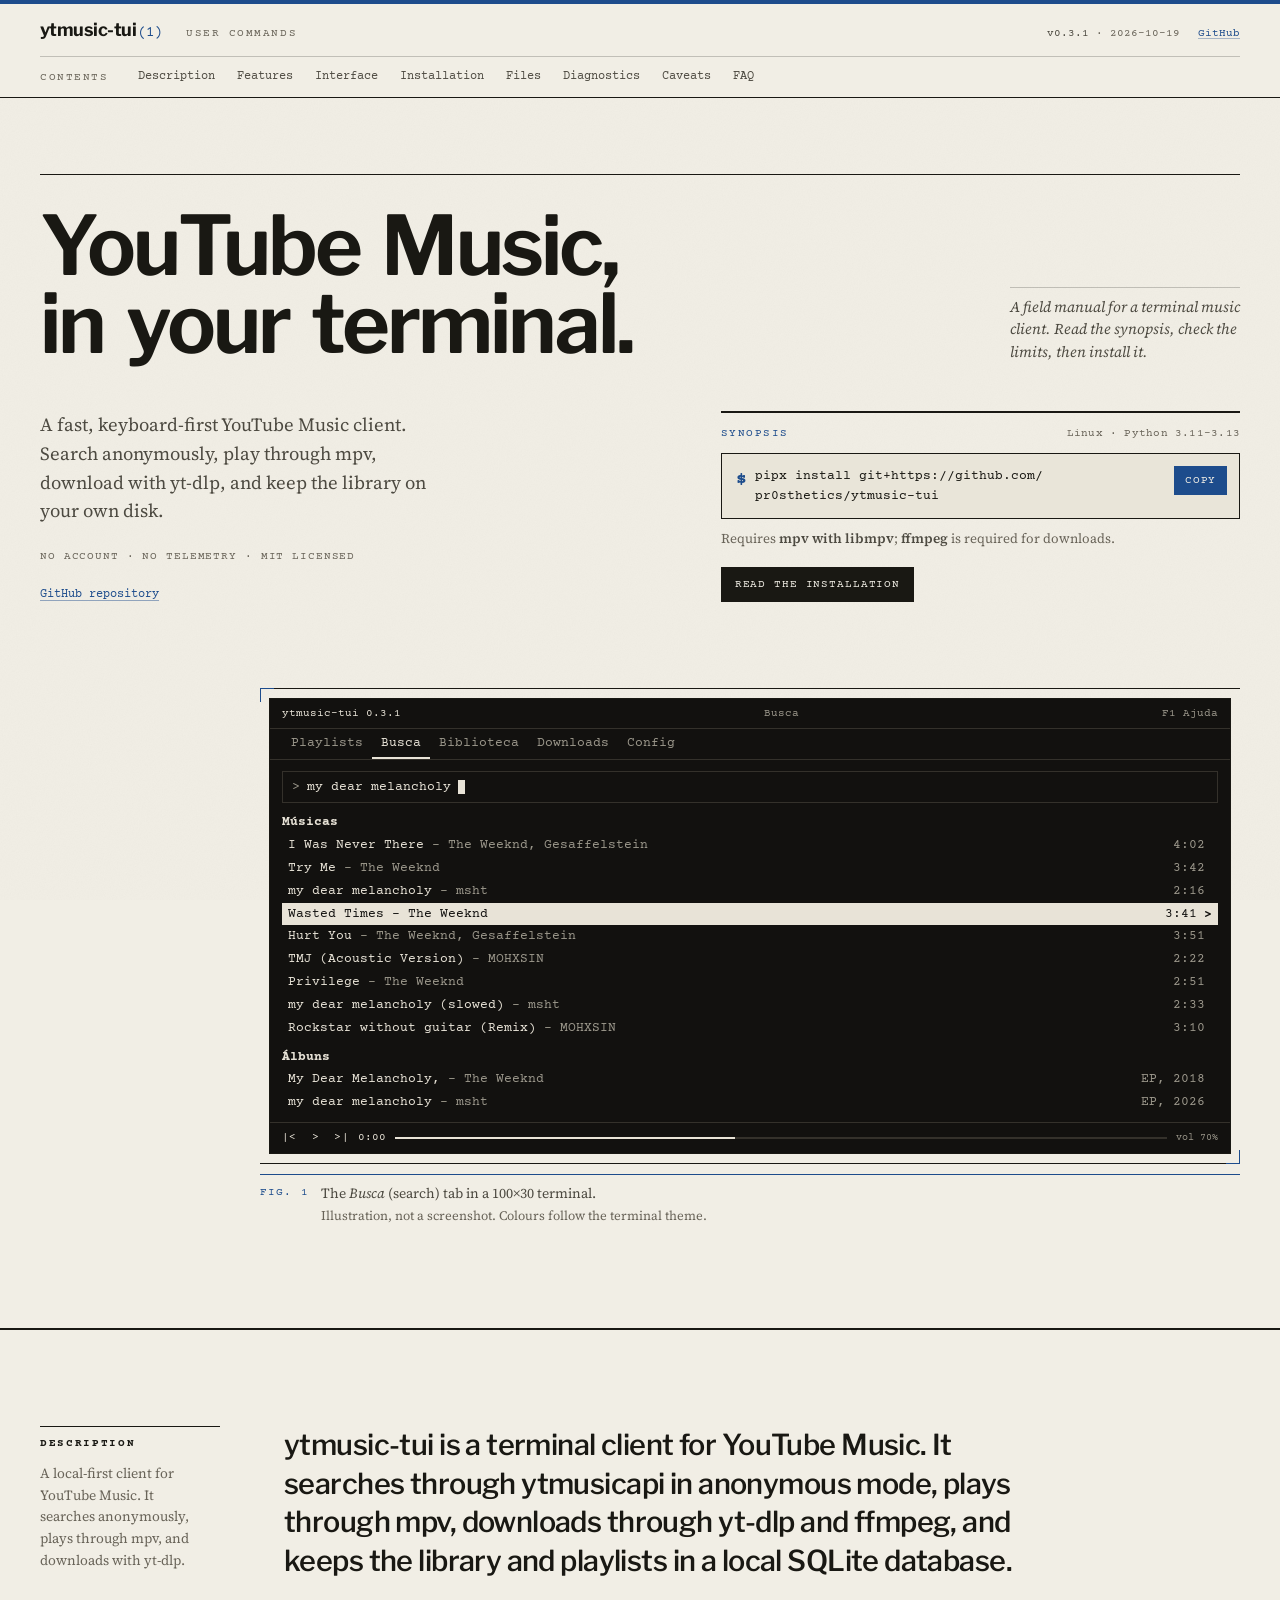
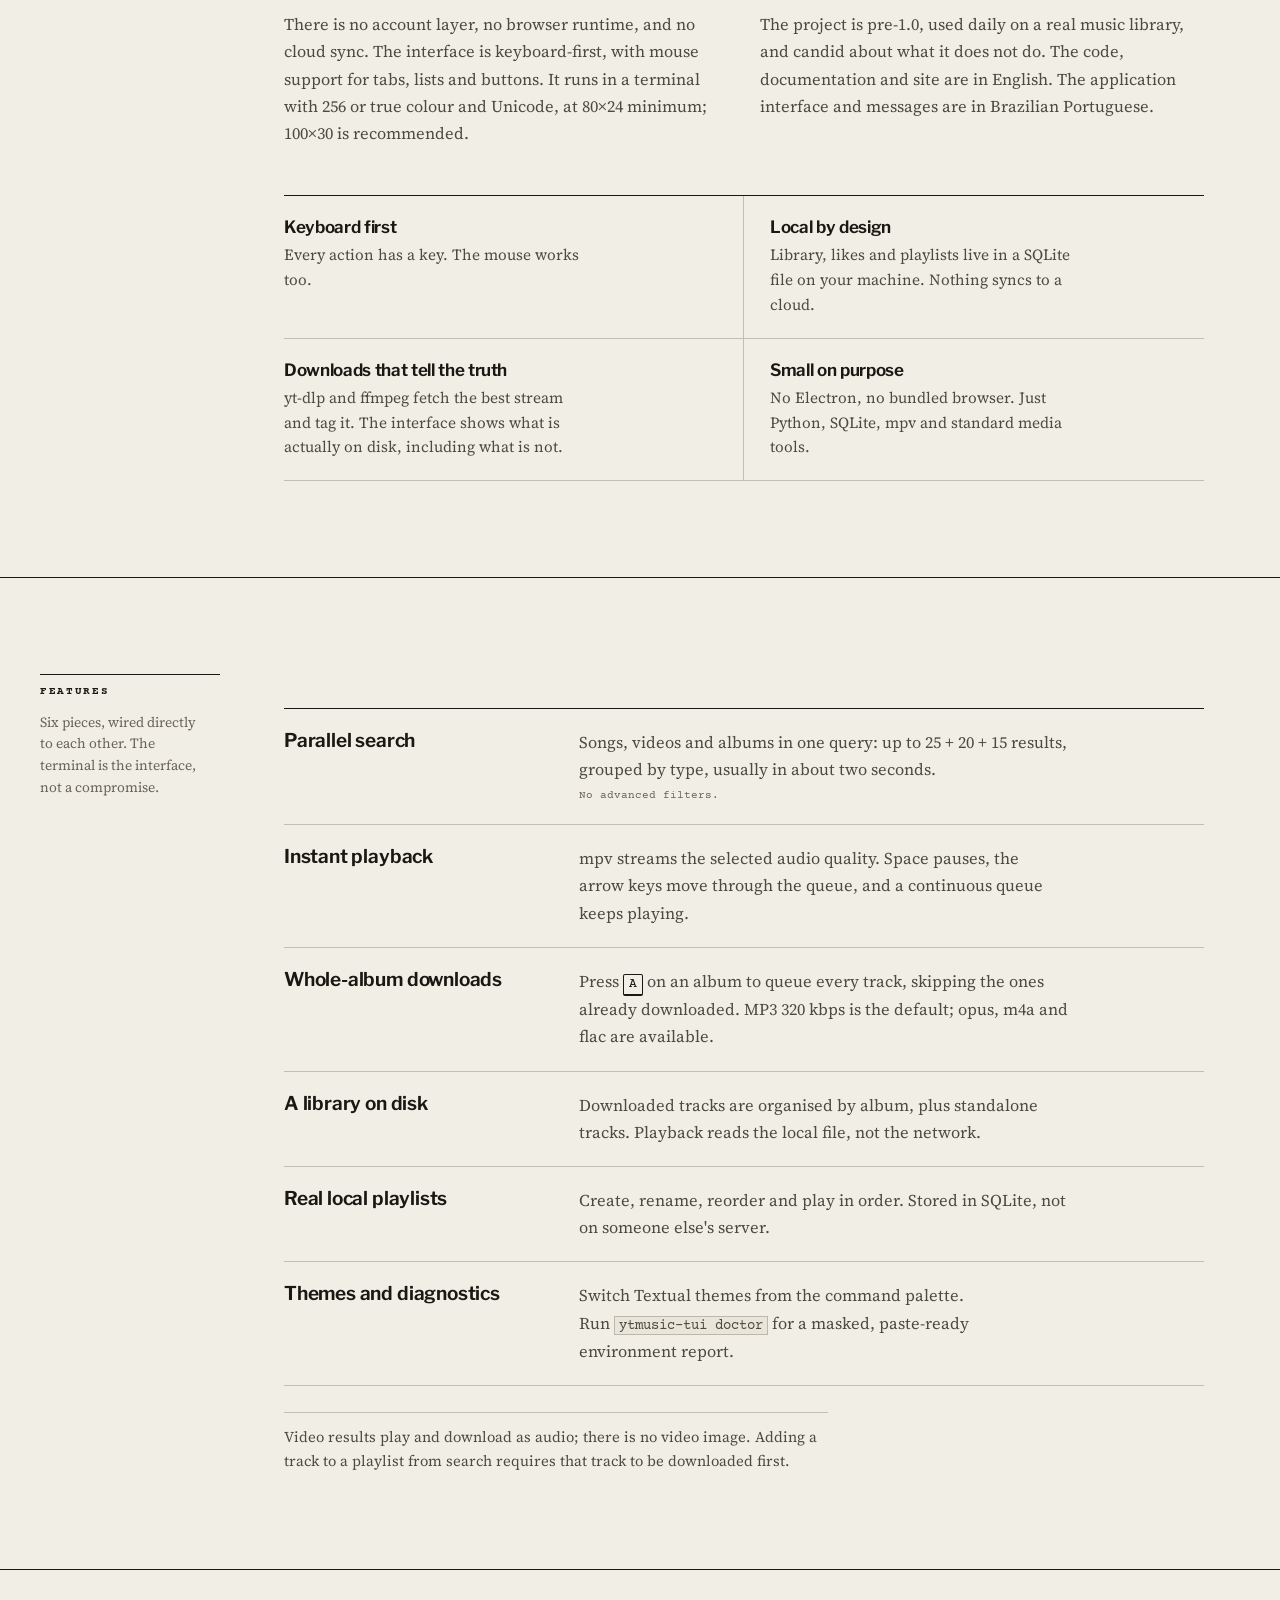
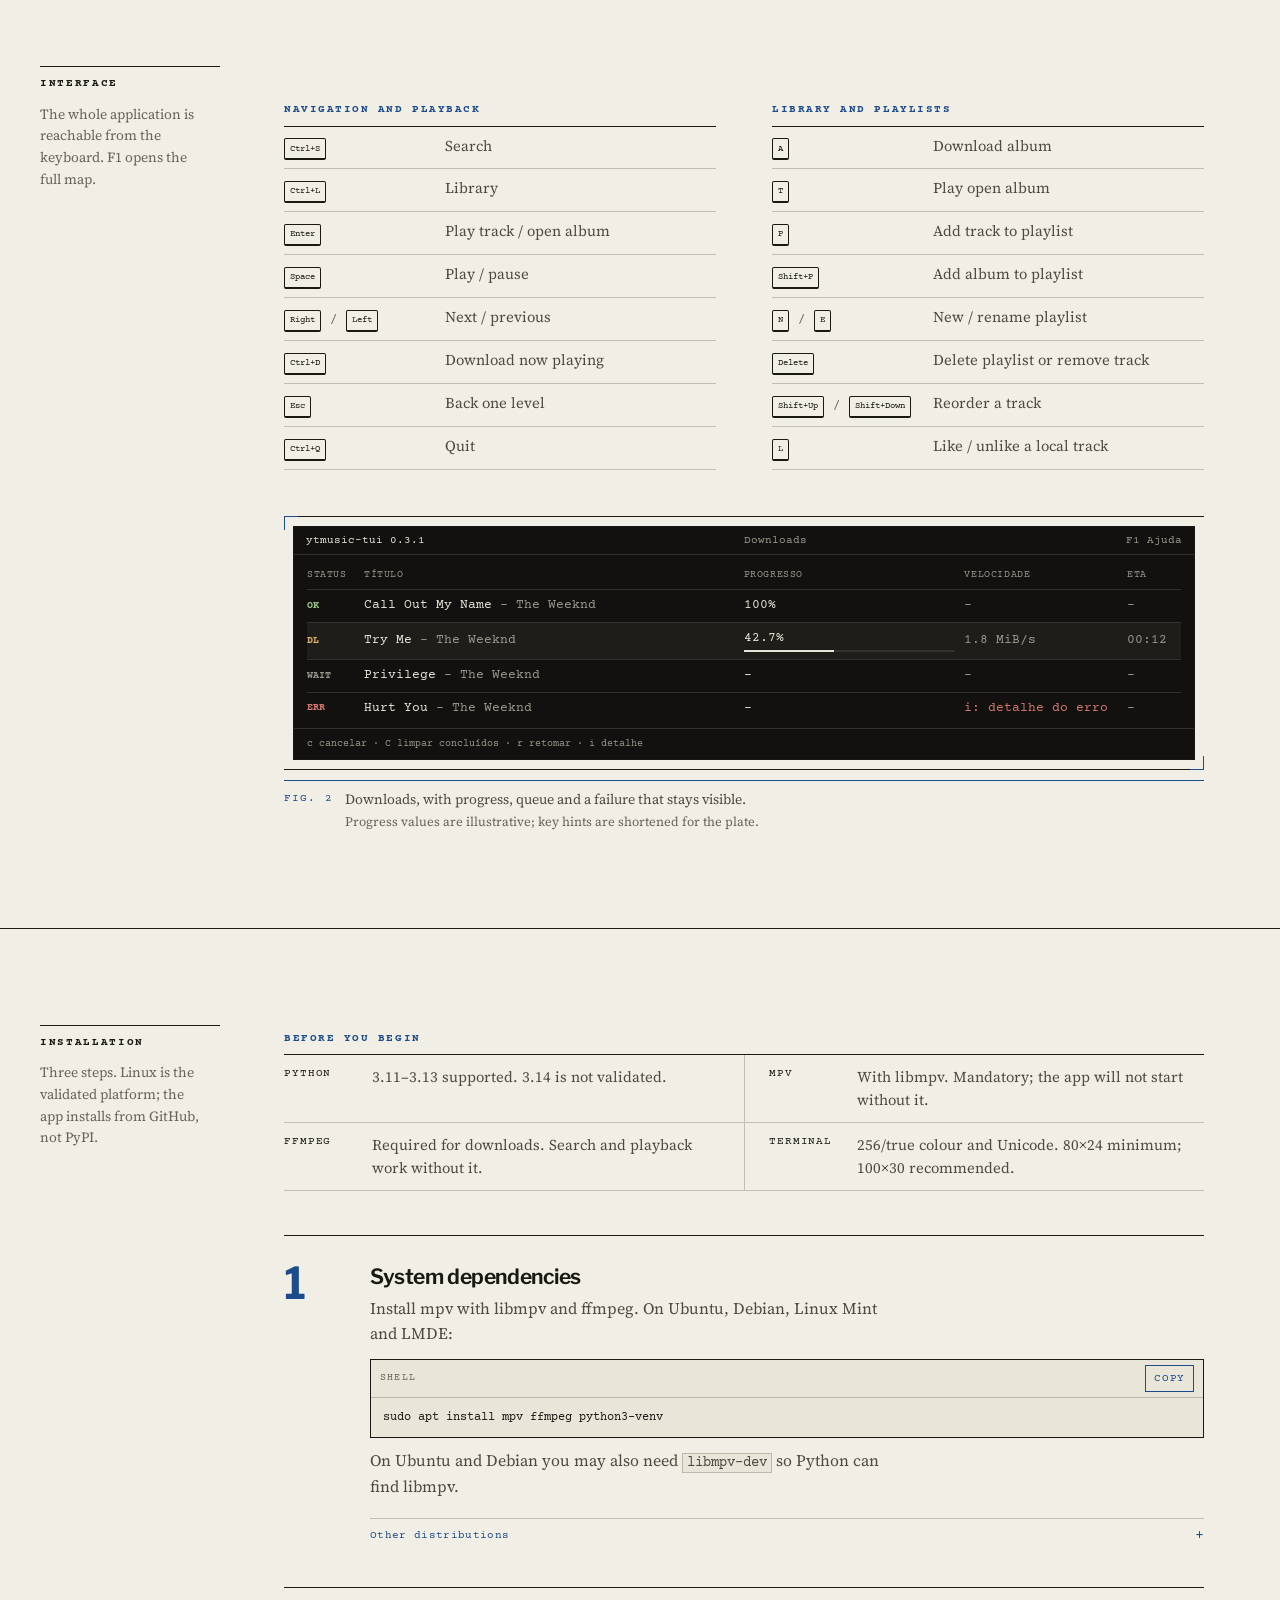
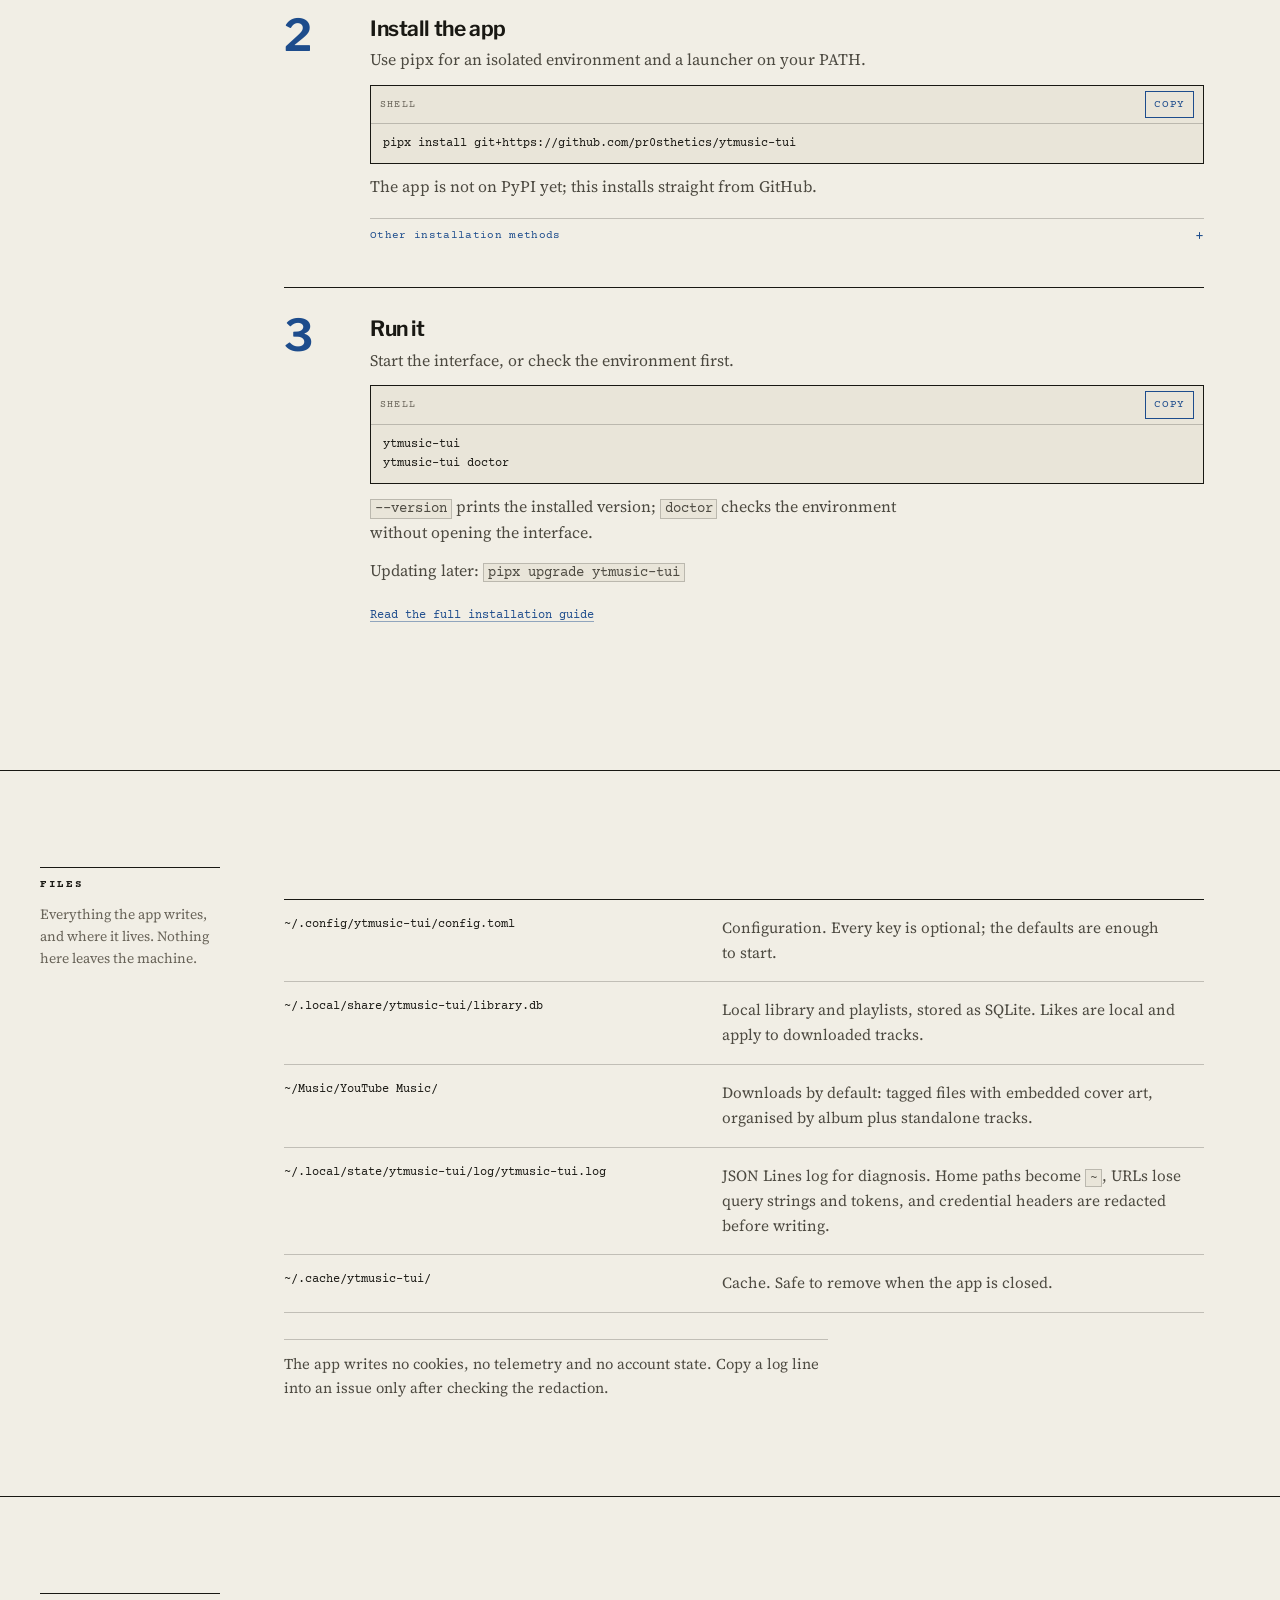
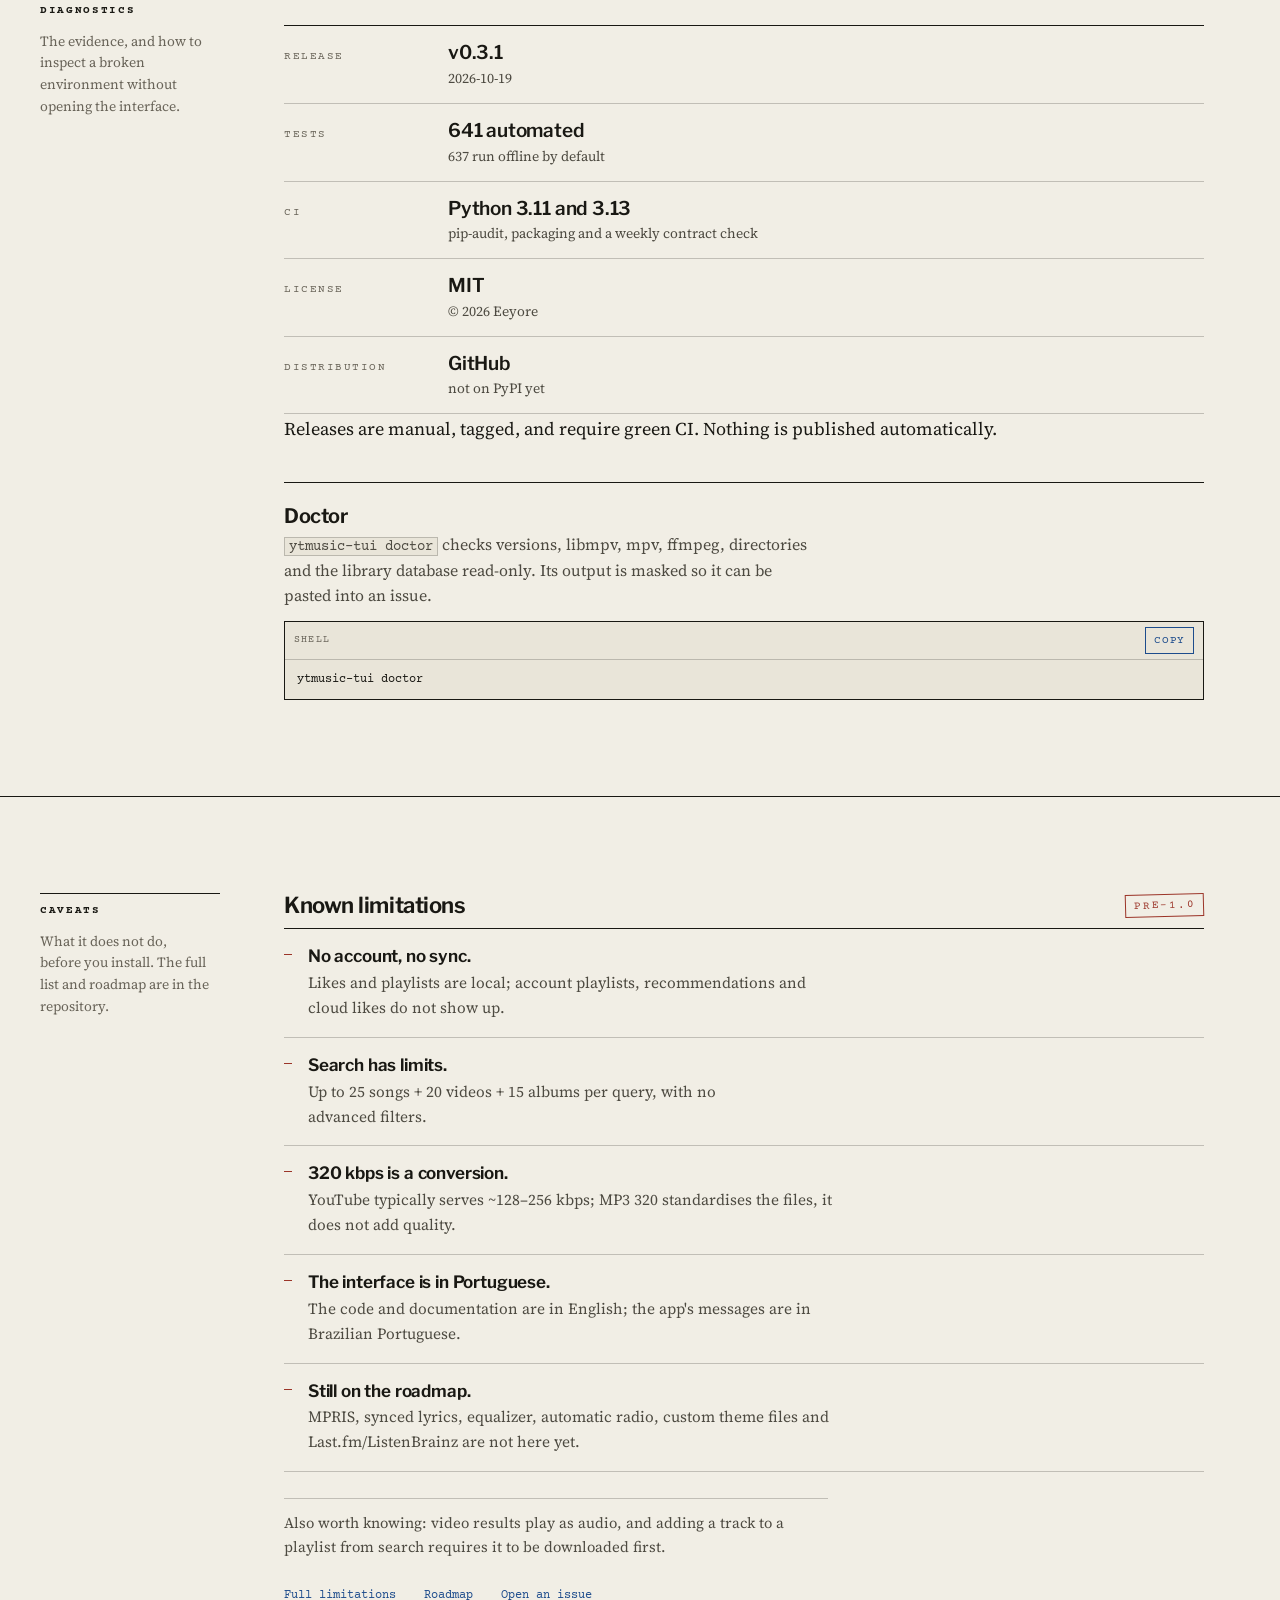
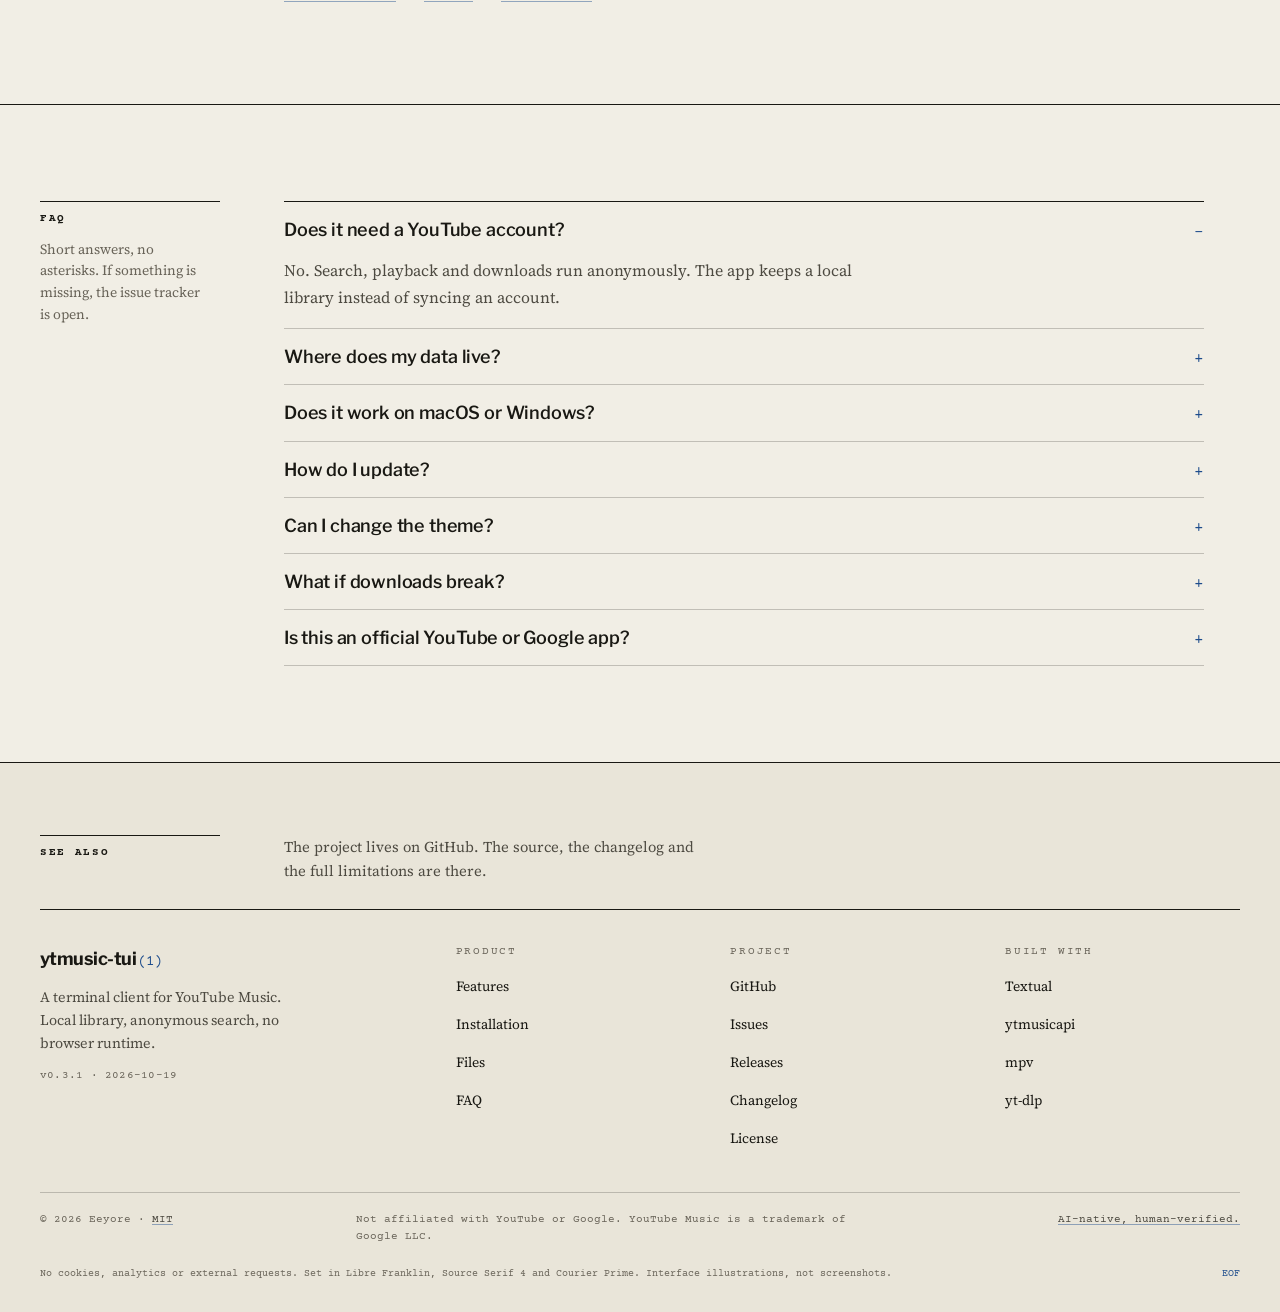
==== commit ad262825: "fix(site): fecha a revisão do manual impresso - versiona styles.src.css (fonte legível) e documenta " ====
--- a/site/index.html
+++ b/site/index.html
@@ -70,7 +70,7 @@
   <header class="masthead">
     <div class="page-width">
       <div class="running-head">
-        <a class="wordmark" href="#top" aria-label="ytmusic-tui home">ytmusic-tui<span class="wordmark-sect">(1)</span></a>
+        <a class="wordmark" href="#top">ytmusic-tui<span class="wordmark-sect">(1)</span><span class="sr-only"> home</span></a>
         <p class="running-title">User Commands</p>
         <div class="running-meta">
           <a class="version" href="https://github.com/pr0sthetics/ytmusic-tui/releases/tag/v0.3.1" target="_blank" rel="noopener noreferrer">v0.3.1 <span class="version-date">· 2026-10-19</span><span class="sr-only"> release notes (opens in a new tab)</span></a>
@@ -116,7 +116,7 @@
         <div class="hero-lower">
           <div class="hero-intro">
             <p class="hero-deck">A fast, keyboard-first YouTube Music client. Search anonymously, play through mpv, download with yt-dlp, and keep the library on your own disk.</p>
-            <p class="hero-facts">No account <span aria-hidden="true">·</span> No telemetry <span aria-hidden="true">·</span> MIT licensed</p>
+            <p class="hero-facts">No account <span aria-hidden="true">·</span> No telemetry <span aria-hidden="true">·</span> MIT&nbsp;licensed</p>
             <a class="text-link" href="https://github.com/pr0sthetics/ytmusic-tui" target="_blank" rel="noopener noreferrer">GitHub repository<span class="sr-only"> (opens in a new tab)</span></a>
           </div>
 
@@ -127,7 +127,7 @@
             </div>
             <div class="cmdline">
               <span class="prompt" aria-hidden="true">$</span>
-              <code id="hero-install-command">pipx install git+https://github.com/<wbr><span class="cmd-name">pr0sthetics/ytmusic-tui</span></code>
+              <code id="hero-install-command">pipx install <span class="cmd-url">git+https://github.com/</span><wbr><span class="cmd-name">pr0sthetics/ytmusic-tui</span></code>
               <button class="copy" type="button" data-copy-target="hero-install-command" data-copy-label="install command" aria-label="Copy install command" hidden>Copy</button>
             </div>
             <p class="require-line">Requires <strong>mpv with libmpv</strong>; <strong>ffmpeg</strong> is required for downloads.</p>
@@ -180,7 +180,7 @@
               </div>
             </div>
           </div>
-      <figcaption><span class="fig-label">Fig. 1</span><span class="fig-copy">The <em>Busca</em> (search) tab in a 100×30 terminal. <span class="fig-note">Illustration, not a screenshot. Colours follow the terminal theme.</span></span></figcaption>
+      <figcaption><span class="fig-label">Fig. 1</span><span class="fig-copy">The <em lang="pt-BR">Busca</em> (search) tab in a 100×30 terminal. <span class="fig-note">Illustration, not a screenshot. Colours follow the terminal theme.</span></span></figcaption>
         </figure>
       </div>
     </section>
@@ -250,7 +250,7 @@
             </div>
             <div>
               <dt>Themes and diagnostics</dt>
-              <dd>Switch Textual themes from the command palette. Run <code>ytmusic-tui doctor</code> for a masked, paste-ready environment report.</dd>
+              <dd>Switch Textual themes from the command palette. Run <code class="nowrap">ytmusic-tui doctor</code> for a masked, paste-ready environment report.</dd>
             </div>
           </dl>
           <p class="aside">Video results play and download as audio; there is no video image. Adding a track to a playlist from search requires that track to be downloaded first.</p>
@@ -273,7 +273,7 @@
                 <div><dt><kbd>Ctrl+L</kbd></dt><dd>Library</dd></div>
                 <div><dt><kbd>Enter</kbd></dt><dd>Play track / open album</dd></div>
                 <div><dt><kbd>Space</kbd></dt><dd>Play / pause</dd></div>
-                <div><dt><kbd>→</kbd> <span>/</span> <kbd>←</kbd></dt><dd>Next / previous</dd></div>
+                <div><dt><kbd>Right</kbd> <span>/</span> <kbd>Left</kbd></dt><dd>Next / previous</dd></div>
                 <div><dt><kbd>Ctrl+D</kbd></dt><dd>Download now playing</dd></div>
                 <div><dt><kbd>Esc</kbd></dt><dd>Back one level</dd></div>
                 <div><dt><kbd>Ctrl+Q</kbd></dt><dd>Quit</dd></div>
@@ -288,7 +288,7 @@
                 <div><dt><kbd>Shift+P</kbd></dt><dd>Add album to playlist</dd></div>
                 <div><dt><kbd>N</kbd> <span>/</span> <kbd>E</kbd></dt><dd>New / rename playlist</dd></div>
                 <div><dt><kbd>Delete</kbd></dt><dd>Delete playlist or remove track</dd></div>
-                <div><dt><kbd>Shift+↑</kbd> <span>/</span> <kbd>Shift+↓</kbd></dt><dd>Reorder a track</dd></div>
+                <div><dt><kbd>Shift+Up</kbd> <span>/</span> <kbd>Shift+Down</kbd></dt><dd>Reorder a track</dd></div>
                 <div><dt><kbd>L</kbd></dt><dd>Like / unlike a local track</dd></div>
               </dl>
             </section>
@@ -338,7 +338,7 @@
                 </div>
               </div>
             </div>
-            <figcaption><span class="fig-label">Fig. 2</span><span class="fig-copy">Downloads, with progress, queue and a failure that stays visible. <span class="fig-note">Progress values are illustrative.</span></span></figcaption>
+            <figcaption><span class="fig-label">Fig. 2</span><span class="fig-copy">Downloads, with progress, queue and a failure that stays visible. <span class="fig-note">Progress values are illustrative; key hints are shortened for the plate.</span></span></figcaption>
           </figure>
         </div>
       </div>
@@ -396,7 +396,7 @@
                         <button class="copy" type="button" data-copy-label="openSUSE dependencies command" aria-label="Copy openSUSE dependencies command" hidden>Copy</button>
                       </div>
                     </div>
-                    <p class="note">macOS is a community path, not officially supported. It may work with <code>brew install mpv ffmpeg python</code>; nothing is promised. Windows native is not supported; WSL2 is untested.</p>
+                    <p class="note">macOS is a community path, not officially supported. It may work with <code class="nowrap">brew install mpv ffmpeg python</code>; nothing is promised. Windows native is not supported; WSL2 is untested.</p>
                   </div>
                 </details>
               </div>
@@ -433,7 +433,7 @@
                         <button class="copy" type="button" data-copy-label="source installation commands" aria-label="Copy source installation commands" hidden>Copy</button>
                       </div>
                     </div>
-                    <p class="note">On externally managed Python installs (Debian 12+, Ubuntu 23.04+, Mint, LMDE), pip refuses <code>--user</code>. Use pipx or a venv.</p>
+                    <p class="note">On externally managed Python installs (Debian 12+, Ubuntu 23.04+, Mint, LMDE), pip refuses <code class="nowrap">--user</code>. Use pipx or a venv.</p>
                   </div>
                 </details>
               </div>
@@ -450,7 +450,7 @@
 ytmusic-tui doctor</code></pre>
                 </div>
                 <p class="note"><code>--version</code> prints the installed version; <code>doctor</code> checks the environment without opening the interface.</p>
-                <p class="note tip">Updating later: <code>pipx upgrade ytmusic-tui</code></p>
+                <p class="note tip">Updating later: <code class="nowrap">pipx upgrade ytmusic-tui</code></p>
                 <p class="full-guide"><a class="text-link" href="https://github.com/pr0sthetics/ytmusic-tui#-installation" target="_blank" rel="noopener noreferrer">Read the full installation guide<span class="sr-only"> (opens in a new tab)</span></a></p>
               </div>
             </li>
@@ -476,7 +476,7 @@
               <dd>Local library and playlists, stored as SQLite. Likes are local and apply to downloaded tracks.</dd>
             </div>
             <div>
-              <dt><code>~/Music/YouTube Music/</code></dt>
+              <dt><code class="nowrap">~/Music/YouTube Music/</code></dt>
               <dd>Downloads by default: tagged files with embedded cover art, organised by album plus standalone tracks.</dd>
             </div>
             <div>
@@ -573,15 +573,15 @@
             </details>
             <details>
               <summary>Where does my data live?</summary>
-              <div class="answer"><p>Everything stays on your machine: config in <code>~/.config/ytmusic-tui/</code>, library in <code>~/.local/share/ytmusic-tui/library.db</code>, downloads in <code>~/Music/YouTube Music/</code> by default, logs in <code>~/.local/state/ytmusic-tui/</code>.</p></div>
+              <div class="answer"><p>Everything stays on your machine: config in <code>~/.config/ytmusic-tui/</code>, library in <code>~/.local/share/ytmusic-tui/library.db</code>, downloads in <code class="nowrap">~/Music/YouTube Music/</code> by default, logs in <code>~/.local/state/ytmusic-tui/</code>.</p></div>
             </details>
             <details>
               <summary>Does it work on macOS or Windows?</summary>
-              <div class="answer"><p>Linux is the validated platform. macOS is a community path (<code>brew install mpv ffmpeg python</code>) with nothing promised. Windows is not officially supported; WSL2 is untested.</p></div>
+              <div class="answer"><p>Linux is the validated platform. macOS is a community path (<code class="nowrap">brew install mpv ffmpeg python</code>) with nothing promised. Windows is not officially supported; WSL2 is untested.</p></div>
             </details>
             <details>
               <summary>How do I update?</summary>
-              <div class="answer"><p><code>pipx upgrade ytmusic-tui</code>. If the version does not move (installs follow the default branch), force a fresh install: <code>pipx install --force git+https://github.com/<wbr>pr0sthetics/ytmusic-tui</code>. Pin a tag to downgrade.</p></div>
+              <div class="answer"><p><code class="nowrap">pipx upgrade ytmusic-tui</code>. If the version does not move (installs follow the default branch), force a fresh install: <code>pipx install --force git+https://github.com/<wbr>pr0sthetics/ytmusic-tui</code>. Pin a tag to downgrade.</p></div>
             </details>
             <details>
               <summary>Can I change the theme?</summary>
@@ -609,7 +609,7 @@
       </div>
       <div class="colophon-grid">
         <div class="colophon-brand">
-          <a class="wordmark" href="#top" aria-label="ytmusic-tui home">ytmusic-tui<span class="wordmark-sect">(1)</span></a>
+          <a class="wordmark" href="#top">ytmusic-tui<span class="wordmark-sect">(1)</span><span class="sr-only"> home</span></a>
           <p>A terminal client for YouTube Music. Local library, anonymous search, no browser runtime.</p>
           <p class="colophon-version">v0.3.1 · 2026-10-19</p>
         </div>
--- a/site/assets/styles.css
+++ b/site/assets/styles.css
@@ -1,2457 +1 @@
-@font-face {
-  font-family: "Libre Franklin";
-  src: url("fonts/libre-franklin-400-700-normal.woff2") format("woff2");
-  font-style: normal;
-  font-weight: 400 700;
-  font-display: swap;
-}
-
-@font-face {
-  font-family: "Source Serif 4";
-  src: url("fonts/source-serif-4-400-normal.woff2") format("woff2");
-  font-style: normal;
-  font-weight: 400;
-  font-display: swap;
-}
-
-@font-face {
-  font-family: "Source Serif 4";
-  src: url("fonts/source-serif-4-600-normal.woff2") format("woff2");
-  font-style: normal;
-  font-weight: 600;
-  font-display: swap;
-}
-
-@font-face {
-  font-family: "Source Serif 4";
-  src: url("fonts/source-serif-4-400-italic.woff2") format("woff2");
-  font-style: italic;
-  font-weight: 400;
-  font-display: swap;
-}
-
-@font-face {
-  font-family: "Courier Prime";
-  src: url("fonts/courier-prime-400-normal.woff2") format("woff2");
-  font-style: normal;
-  font-weight: 400;
-  font-display: swap;
-}
-
-@font-face {
-  font-family: "Courier Prime";
-  src: url("fonts/courier-prime-700-normal.woff2") format("woff2");
-  font-style: normal;
-  font-weight: 700;
-  font-display: swap;
-}
-
-:root {
-  --paper: #f1eee5;
-  --paper-2: #e9e5d9;
-  --paper-3: #e2ded2;
-  --ink: #191813;
-  --ink-2: #4d4a41;
-  --ink-3: #696459;
-  --blue: #1d4c8c;
-  --red: #9b3428;
-  --rule: rgba(25, 24, 19, 0.22);
-  --rule-strong: rgba(25, 24, 19, 0.55);
-  --screen: #12110f;
-  --screen-2: #1a1916;
-  --screen-ink: #e8e3d7;
-  --screen-dim: #9b978b;
-  --screen-rule: #34312b;
-  --ok: #9acb86;
-  --amber: #e0b36b;
-  --bad: #d47a6c;
-  --display: "Libre Franklin", "Franklin Gothic Medium", "Arial Narrow", Arial, sans-serif;
-  --text: "Source Serif 4", Georgia, "Times New Roman", serif;
-  --mono: "Courier Prime", "Courier New", Courier, monospace;
-  --page: 1280px;
-  --gutter: 40px;
-  --measure: 68ch;
-  --ease: cubic-bezier(0.2, 0.7, 0.3, 1);
-}
-
-*,
-*::before,
-*::after {
-  box-sizing: border-box;
-}
-
-html {
-  color-scheme: light;
-  scroll-behavior: smooth;
-  scrollbar-color: var(--blue) var(--paper-2);
-  scrollbar-width: thin;
-  -webkit-text-size-adjust: 100%;
-}
-
-@supports selector(::-webkit-scrollbar) {
-  ::-webkit-scrollbar {
-    width: 11px;
-    height: 11px;
-  }
-
-  ::-webkit-scrollbar-track {
-    background: var(--paper-2);
-  }
-
-  ::-webkit-scrollbar-thumb {
-    border: 3px solid var(--paper-2);
-    background: var(--ink-3);
-  }
-
-  ::-webkit-scrollbar-thumb:hover {
-    background: var(--blue);
-  }
-}
-
-section[id] {
-  scroll-margin-top: 104px;
-}
-
-body {
-  margin: 0;
-  min-width: 0;
-  background: var(--paper);
-  color: var(--ink);
-  font-family: var(--text);
-  font-size: 18px;
-  line-height: 1.62;
-  font-optical-sizing: auto;
-  text-rendering: optimizeLegibility;
-}
-
-body::before {
-  content: "";
-  position: fixed;
-  inset: 0;
-  z-index: 0;
-  pointer-events: none;
-  opacity: 0.045;
-  background-image: url("data:image/svg+xml,%3Csvg xmlns='http://www.w3.org/2000/svg' width='180' height='180'%3E%3Cfilter id='n'%3E%3CfeTurbulence type='fractalNoise' baseFrequency='.86' numOctaves='2' stitchTiles='stitch'/%3E%3CfeColorMatrix type='saturate' values='0'/%3E%3C/filter%3E%3Crect width='180' height='180' filter='url(%23n)'/%3E%3C/svg%3E");
-  background-size: 180px 180px;
-}
-
-.masthead,
-.hero,
-.section,
-.colophon {
-  position: relative;
-  z-index: 1;
-}
-
-::selection {
-  background: var(--blue);
-  color: var(--paper);
-}
-
-img,
-svg {
-  display: block;
-  max-width: 100%;
-}
-
-p {
-  margin: 0;
-}
-
-h1,
-h2,
-h3 {
-  margin: 0;
-  color: var(--ink);
-  font-family: var(--display);
-  font-weight: 650;
-  line-height: 1.1;
-  letter-spacing: -0.02em;
-}
-
-h1 {
-  max-width: 14ch;
-  font-size: clamp(2.65rem, 6.4vw, 5.3rem);
-  line-height: 0.95;
-  letter-spacing: -0.035em;
-  text-wrap: balance;
-}
-
-strong {
-  font-weight: 600;
-}
-
-em {
-  font-style: italic;
-}
-
-code,
-kbd,
-pre {
-  font-family: var(--mono);
-}
-
-code {
-  padding: 0.06em 0.28em;
-  border: 1px solid var(--rule);
-  background: var(--paper-2);
-  font-size: 0.86em;
-  overflow-wrap: anywhere;
-}
-
-kbd {
-  display: inline-flex;
-  align-items: center;
-  justify-content: center;
-  min-height: 22px;
-  padding: 1px 5px;
-  border: 1px solid var(--ink);
-  border-bottom-width: 2px;
-  border-radius: 2px;
-  background: var(--paper);
-  color: var(--ink);
-  font-size: 0.78em;
-  line-height: 1.2;
-  white-space: nowrap;
-}
-
-a {
-  color: var(--blue);
-  text-decoration-color: rgba(29, 76, 140, 0.45);
-  text-decoration-thickness: 1px;
-  text-underline-offset: 0.2em;
-  transition: color 150ms var(--ease), text-decoration-color 150ms var(--ease);
-}
-
-a:hover {
-  text-decoration-color: currentColor;
-  text-decoration-thickness: 2px;
-}
-
-[hidden] {
-  display: none !important;
-}
-
-:focus-visible {
-  outline: 2px solid var(--blue);
-  outline-offset: 3px;
-}
-
-main:focus {
-  outline: 0;
-}
-
-.sr-only {
-  position: absolute !important;
-  width: 1px;
-  height: 1px;
-  padding: 0;
-  margin: -1px;
-  overflow: hidden;
-  clip: rect(0, 0, 0, 0);
-  white-space: nowrap;
-  border: 0;
-}
-
-.page-width {
-  width: min(var(--page), calc(100% - (2 * var(--gutter))));
-  margin-inline: auto;
-}
-
-.skip-link {
-  position: fixed;
-  top: 10px;
-  left: 10px;
-  z-index: 200;
-  transform: translateY(-160%);
-  padding: 10px 14px;
-  background: var(--blue);
-  color: var(--paper);
-  font-family: var(--mono);
-  font-size: 12px;
-  text-decoration: none;
-}
-
-.skip-link:focus {
-  transform: none;
-}
-
-/* Running head and contents */
-
-.masthead {
-  position: sticky;
-  top: 0;
-  z-index: 50;
-  border-top: 4px solid var(--blue);
-  border-bottom: 1px solid var(--ink);
-  background: var(--paper);
-}
-
-.running-head {
-  display: grid;
-  grid-template-columns: auto 1fr auto;
-  align-items: baseline;
-  gap: 24px;
-  padding-block: 14px 10px;
-}
-
-.wordmark {
-  display: inline-block;
-  padding-block: 3px;
-  color: var(--ink);
-  font-family: var(--display);
-  font-size: 18px;
-  font-weight: 700;
-  letter-spacing: -0.03em;
-  line-height: 1;
-  text-decoration: none;
-  white-space: nowrap;
-}
-
-.wordmark-sect {
-  margin-left: 2px;
-  color: var(--blue);
-  font-family: var(--mono);
-  font-size: 14px;
-  font-weight: 400;
-  letter-spacing: 0;
-}
-
-.running-title {
-  color: var(--ink-3);
-  font-family: var(--mono);
-  font-size: 11px;
-  letter-spacing: 0.14em;
-  text-transform: uppercase;
-}
-
-.running-meta {
-  display: flex;
-  align-items: center;
-  gap: 18px;
-  font-family: var(--mono);
-  font-size: 11px;
-  line-height: 1.3;
-}
-
-.version {
-  color: var(--ink-2);
-  text-decoration: none;
-}
-
-.version-date {
-  color: var(--ink-3);
-}
-
-.version:hover {
-  text-decoration: underline;
-  text-decoration-color: var(--blue);
-}
-
-.repo-link {
-  color: var(--blue);
-  text-decoration: underline;
-  text-decoration-color: rgba(29, 76, 140, 0.35);
-}
-
-.contents {
-  display: flex;
-  align-items: center;
-  gap: 22px;
-  padding-block: 8px;
-  border-top: 1px solid var(--rule);
-  font-family: var(--mono);
-  font-size: 11.5px;
-  line-height: 1.4;
-}
-
-.contents-label {
-  margin-right: 8px;
-  color: var(--ink-3);
-  font-size: 11px;
-  letter-spacing: 0.14em;
-  text-transform: uppercase;
-}
-
-.contents a {
-  color: var(--ink-2);
-  text-decoration: none;
-}
-
-.contents a:hover {
-  text-decoration: underline;
-  text-decoration-color: var(--blue);
-}
-
-.mmenu {
-  display: none;
-  position: relative;
-}
-
-.mmenu summary {
-  padding: 7px 0;
-  color: var(--blue);
-  font-family: var(--mono);
-  font-size: 11.5px;
-  letter-spacing: 0.04em;
-  line-height: 1.2;
-  cursor: pointer;
-  list-style: none;
-}
-
-.mmenu summary::-webkit-details-marker {
-  display: none;
-}
-
-.mmenu summary::after {
-  content: " +";
-  color: var(--ink-3);
-}
-
-.mmenu[open] summary::after {
-  content: " −";
-}
-
-.mmenu nav {
-  position: absolute;
-  top: calc(100% + 8px);
-  right: 0;
-  z-index: 60;
-  width: min(240px, calc(100vw - 40px));
-  padding: 8px 12px;
-  border: 1px solid var(--ink);
-  background: var(--paper);
-  box-shadow: 0 14px 28px rgba(25, 24, 19, 0.14);
-}
-
-.mmenu nav a {
-  display: block;
-  padding: 7px 0;
-  border-bottom: 1px solid var(--rule);
-  color: var(--ink);
-  font-family: var(--mono);
-  font-size: 12px;
-  text-decoration: none;
-}
-
-.mmenu nav a:last-child {
-  border-bottom: 0;
-}
-
-.mmenu nav a:hover {
-  text-decoration: underline;
-  text-decoration-color: var(--blue);
-}
-
-/* Title page */
-
-.hero {
-  padding-block: clamp(42px, 6vw, 76px) clamp(56px, 8vw, 104px);
-  border-bottom: 1px solid var(--ink);
-}
-
-.hero-title {
-  display: grid;
-  grid-template-columns: minmax(0, 1fr) 240px;
-  align-items: end;
-  gap: 40px;
-  padding-top: clamp(20px, 3vw, 32px);
-  border-top: 1px solid var(--ink);
-}
-
-.hero-margin {
-  justify-self: end;
-  max-width: 230px;
-  padding-top: 8px;
-  border-top: 1px solid var(--rule);
-  color: var(--ink-2);
-  font-size: 15px;
-  font-style: italic;
-  line-height: 1.5;
-  text-wrap: pretty;
-}
-
-.hero-lower {
-  display: grid;
-  grid-template-columns: minmax(0, 1fr) minmax(0, 0.86fr);
-  align-items: start;
-  gap: clamp(40px, 6vw, 88px);
-  margin-top: clamp(28px, 4vw, 48px);
-}
-
-.hero-deck {
-  max-width: 47ch;
-  color: var(--ink-2);
-  font-size: clamp(1.08rem, 1.45vw, 1.3rem);
-  line-height: 1.55;
-  text-wrap: pretty;
-}
-
-.hero-facts {
-  margin-top: 22px;
-  color: var(--ink-3);
-  font-family: var(--mono);
-  font-size: 11px;
-  letter-spacing: 0.08em;
-  line-height: 1.6;
-  text-transform: uppercase;
-}
-
-.hero-intro > .text-link {
-  display: inline-block;
-  margin-top: 16px;
-  font-size: 12px;
-}
-
-.synopsis {
-  padding-top: 12px;
-  border-top: 2px solid var(--ink);
-}
-
-.synopsis-head {
-  display: flex;
-  align-items: baseline;
-  justify-content: space-between;
-  gap: 16px;
-  margin-bottom: 10px;
-}
-
-.small-label {
-  color: var(--blue);
-  font-family: var(--mono);
-  font-size: 11px;
-  letter-spacing: 0.14em;
-  text-transform: uppercase;
-}
-
-.synopsis-note {
-  color: var(--ink-3);
-  font-family: var(--mono);
-  font-size: 11px;
-  letter-spacing: 0.02em;
-  text-align: right;
-}
-
-.cmdline {
-  display: grid;
-  grid-template-columns: auto minmax(0, 1fr) auto;
-  align-items: start;
-  gap: 8px;
-  padding: 12px 12px 12px 14px;
-  border: 1px solid var(--ink);
-  background: var(--paper-2);
-}
-
-.prompt {
-  color: var(--blue);
-  font-family: var(--mono);
-  font-weight: 700;
-  line-height: 1.6;
-  user-select: none;
-}
-
-.cmdline code {
-  min-width: 0;
-  padding: 0;
-  border: 0;
-  background: 0 0;
-  font-size: 12.5px;
-  line-height: 1.6;
-  overflow-wrap: anywhere;
-}
-
-.cmd-name {
-  white-space: nowrap;
-}
-
-.copy {
-  padding: 6px 8px;
-  border: 1px solid var(--blue);
-  background: transparent;
-  color: var(--blue);
-  font-family: var(--mono);
-  font-size: 11px;
-  letter-spacing: 0.06em;
-  line-height: 1.2;
-  text-transform: uppercase;
-  cursor: pointer;
-  transition: background-color 150ms var(--ease), color 150ms var(--ease);
-}
-
-.copy:hover {
-  background: var(--blue);
-  color: var(--paper);
-}
-
-.cmdline .copy {
-  padding: 7px 10px;
-  border-color: var(--blue);
-  background: var(--blue);
-  color: var(--paper);
-}
-
-.cmdline .copy:hover {
-  border-color: var(--ink);
-  background: var(--ink);
-  color: var(--paper);
-}
-
-.require-line {
-  margin-top: 10px;
-  color: var(--ink-3);
-  font-size: 13.5px;
-  line-height: 1.5;
-}
-
-.require-line strong {
-  color: var(--ink-2);
-}
-
-.button {
-  display: inline-flex;
-  align-items: center;
-  justify-content: center;
-  margin-top: 18px;
-  padding: 10px 13px;
-  border: 1px solid var(--ink);
-  background: var(--ink);
-  color: var(--paper);
-  font-family: var(--mono);
-  font-size: 11px;
-  letter-spacing: 0.08em;
-  line-height: 1.2;
-  text-decoration: none;
-  text-transform: uppercase;
-  transition: background-color 150ms var(--ease), border-color 150ms var(--ease);
-}
-
-.button:hover {
-  border-color: var(--blue);
-  background: var(--blue);
-  color: var(--paper);
-}
-
-.text-link {
-  font-family: var(--mono);
-  font-size: 11.5px;
-  line-height: 1.5;
-  text-decoration: underline;
-  text-decoration-color: rgba(29, 76, 140, 0.45);
-  text-underline-offset: 0.22em;
-}
-
-/* Printed terminal plates */
-
-.plate {
-  margin: 0;
-}
-
-.hero-plate {
-  width: min(100%, 980px);
-  margin: clamp(44px, 7vw, 80px) 0 0 auto;
-}
-
-.plate-frame {
-  position: relative;
-  padding: 9px;
-  border-top: 1px solid var(--ink);
-  border-bottom: 1px solid var(--ink);
-}
-
-.plate-frame::before,
-.plate-frame::after {
-  content: "";
-  position: absolute;
-  width: 14px;
-  height: 14px;
-  border-color: var(--blue);
-  border-style: solid;
-  pointer-events: none;
-}
-
-.plate-frame::before {
-  top: -1px;
-  left: 0;
-  border-width: 1px 0 0 1px;
-}
-
-.plate-frame::after {
-  right: 0;
-  bottom: -1px;
-  border-width: 0 1px 1px 0;
-}
-
-.term {
-  border: 1px solid var(--ink);
-  background: var(--screen);
-  color: var(--screen-ink);
-  font-family: var(--mono);
-  font-size: clamp(8.5px, 1.05vw, 12.5px);
-  line-height: 1.5;
-  font-variant-numeric: tabular-nums;
-}
-
-.terminal-visual {
-  min-width: 0;
-}
-
-.tbar {
-  display: flex;
-  align-items: center;
-  justify-content: space-between;
-  gap: 12px;
-  padding: 7px 12px;
-  border-bottom: 1px solid var(--screen-rule);
-  color: var(--screen-dim);
-  font-size: 0.9em;
-  line-height: 1.4;
-}
-
-.tbar-brand {
-  color: var(--screen-ink);
-}
-
-.tbar-view {
-  color: var(--screen-dim);
-}
-
-.tbar-help {
-  color: var(--screen-dim);
-  white-space: nowrap;
-}
-
-.tabs {
-  display: flex;
-  flex-wrap: wrap;
-  gap: 0;
-  padding: 0 12px;
-  border-bottom: 1px solid var(--screen-rule);
-  color: var(--screen-dim);
-  line-height: 1.3;
-}
-
-.tabs span {
-  padding: 6px 9px 5px;
-  border-bottom: 2px solid transparent;
-  white-space: nowrap;
-}
-
-.tabs .active {
-  border-bottom-color: var(--screen-ink);
-  color: var(--screen-ink);
-}
-
-.sfield {
-  display: flex;
-  align-items: center;
-  gap: 7px;
-  margin: 11px 12px;
-  padding: 6px 9px;
-  border: 1px solid var(--screen-rule);
-  color: var(--screen-ink);
-  line-height: 1.5;
-}
-
-.sfield-prompt {
-  color: var(--screen-dim);
-}
-
-.sfield-query {
-  min-width: 0;
-  overflow: hidden;
-  text-overflow: ellipsis;
-  white-space: nowrap;
-}
-
-.cursor {
-  width: 0.55em;
-  height: 1.1em;
-  flex: 0 0 auto;
-  background: var(--screen-ink);
-  animation: blink 1.1s steps(1) infinite;
-}
-
-@keyframes blink {
-  50% {
-    opacity: 0;
-  }
-}
-
-.results {
-  padding: 0 12px 8px;
-}
-
-.rhead {
-  margin: 7px 0 2px;
-  color: var(--screen-ink);
-  font-size: 1em;
-  font-weight: 700;
-  line-height: 1.4;
-}
-
-.rha {
-  margin-top: 9px;
-}
-
-.trow,
-.arow {
-  display: grid;
-  grid-template-columns: minmax(0, 1fr) auto auto;
-  gap: 7px;
-  padding: 3px 6px;
-  color: var(--screen-dim);
-  line-height: 1.35;
-}
-
-.tm {
-  min-width: 0;
-  overflow: hidden;
-  text-overflow: ellipsis;
-  white-space: nowrap;
-  color: var(--screen-ink);
-}
-
-.ta {
-  color: var(--screen-dim);
-}
-
-.tt {
-  color: var(--screen-dim);
-  white-space: nowrap;
-}
-
-.sel {
-  background: var(--screen-ink);
-}
-
-.sel .tm,
-.sel .ta,
-.sel .tt,
-.sel .sel-mark {
-  color: var(--screen);
-}
-
-.sel-mark {
-  font-weight: 700;
-}
-
-.player {
-  display: flex;
-  align-items: center;
-  gap: 9px;
-  padding: 7px 12px;
-  border-top: 1px solid var(--screen-rule);
-  color: var(--screen-dim);
-  font-size: 0.9em;
-  line-height: 1.4;
-  white-space: nowrap;
-}
-
-.pctl {
-  color: var(--screen-ink);
-  letter-spacing: 0.04em;
-}
-
-.ptime {
-  color: var(--screen-ink);
-}
-
-.pprog {
-  flex: 1 1 auto;
-  height: 2px;
-  min-width: 20px;
-  background: var(--screen-rule);
-  overflow: hidden;
-}
-
-.pprog i {
-  display: block;
-  width: 44%;
-  height: 100%;
-  background: var(--screen-ink);
-}
-
-.pvol {
-  font-size: 0.9em;
-}
-
-.plate figcaption {
-  display: grid;
-  grid-template-columns: auto minmax(0, 1fr);
-  gap: 12px;
-  margin-top: 10px;
-  padding-top: 8px;
-  border-top: 1px solid var(--blue);
-  color: var(--ink-2);
-  font-size: 14px;
-  line-height: 1.5;
-}
-
-.fig-label {
-  padding-top: 2px;
-  color: var(--blue);
-  font-family: var(--mono);
-  font-size: 11px;
-  letter-spacing: 0.1em;
-  text-transform: uppercase;
-  white-space: nowrap;
-}
-
-.fig-copy {
-  min-width: 0;
-}
-
-.fig-note {
-  display: block;
-  margin-top: 2px;
-  color: var(--ink-3);
-  font-size: 13px;
-}
-
-/* Manual sections */
-
-.section {
-  padding-block: clamp(56px, 7.5vw, 104px);
-  border-top: 1px solid var(--ink);
-}
-
-.section-grid {
-  display: grid;
-  grid-template-columns: 180px minmax(0, 1fr);
-  align-items: start;
-  gap: clamp(32px, 5vw, 64px);
-}
-
-.section-head h2 {
-  padding-top: 9px;
-  border-top: 1px solid var(--ink);
-  font-family: var(--mono);
-  font-size: 11px;
-  font-weight: 700;
-  letter-spacing: 0.15em;
-  line-height: 1.4;
-  text-transform: uppercase;
-}
-
-.section-head p {
-  max-width: 170px;
-  margin-top: 12px;
-  color: var(--ink-3);
-  font-size: 14px;
-  line-height: 1.55;
-  text-wrap: pretty;
-}
-
-.section-body {
-  min-width: 0;
-  max-width: 920px;
-}
-
-.section-lead {
-  max-width: 40ch;
-  color: var(--ink);
-  font-family: var(--display);
-  font-size: clamp(1.35rem, 2.3vw, 1.8rem);
-  font-weight: 550;
-  line-height: 1.35;
-  letter-spacing: -0.02em;
-  text-wrap: balance;
-}
-
-.two-col {
-  display: grid;
-  grid-template-columns: 1fr 1fr;
-  gap: 32px;
-  margin-top: 30px;
-}
-
-.two-col p {
-  max-width: var(--measure);
-  color: var(--ink-2);
-  font-size: 16.5px;
-  line-height: 1.65;
-  text-wrap: pretty;
-}
-
-.principles {
-  display: grid;
-  grid-template-columns: 1fr 1fr;
-  margin-top: 48px;
-  border-top: 1px solid var(--ink);
-}
-
-.principle {
-  padding: 20px 26px 20px 0;
-  border-bottom: 1px solid var(--rule);
-}
-
-.principle:nth-child(odd) {
-  border-right: 1px solid var(--rule);
-}
-
-.principle:nth-child(even) {
-  padding-right: 0;
-  padding-left: 26px;
-}
-
-.principle h3 {
-  margin-bottom: 5px;
-  font-size: 17px;
-  font-weight: 650;
-  line-height: 1.3;
-}
-
-.principle p {
-  max-width: 38ch;
-  color: var(--ink-2);
-  font-size: 15.5px;
-  line-height: 1.6;
-}
-
-.feature-list {
-  margin: 34px 0 0;
-  padding: 0;
-  border-top: 1px solid var(--ink);
-}
-
-.feature-list > div {
-  display: grid;
-  grid-template-columns: minmax(150px, 0.42fr) minmax(0, 1fr);
-  gap: 32px;
-  padding: 20px 0;
-  border-bottom: 1px solid var(--rule);
-}
-
-.feature-list dt {
-  color: var(--ink);
-  font-family: var(--display);
-  font-size: 19px;
-  font-weight: 650;
-  line-height: 1.3;
-  letter-spacing: -0.01em;
-}
-
-.feature-list dd {
-  max-width: 62ch;
-  margin: 0;
-  color: var(--ink-2);
-  font-size: 16.5px;
-  line-height: 1.65;
-  text-wrap: pretty;
-}
-
-.spec {
-  display: block;
-  margin-top: 4px;
-  color: var(--ink-3);
-  font-family: var(--mono);
-  font-size: 11px;
-  line-height: 1.5;
-}
-
-.aside {
-  max-width: 68ch;
-  margin-top: 26px;
-  padding-top: 12px;
-  border-top: 1px solid var(--rule);
-  color: var(--ink-2);
-  font-size: 15px;
-  line-height: 1.6;
-  text-wrap: pretty;
-}
-
-/* Keyboard reference */
-
-.key-groups {
-  display: grid;
-  grid-template-columns: 1fr 1fr;
-  gap: clamp(32px, 5vw, 56px);
-  margin-top: 36px;
-}
-
-.key-group h3 {
-  padding-bottom: 8px;
-  border-bottom: 1px solid var(--ink);
-  color: var(--blue);
-  font-family: var(--mono);
-  font-size: 11px;
-  font-weight: 700;
-  letter-spacing: 0.14em;
-  line-height: 1.4;
-  text-transform: uppercase;
-}
-
-.key-list {
-  margin: 0;
-  padding: 0;
-}
-
-.key-list > div {
-  display: grid;
-  grid-template-columns: minmax(112px, 0.55fr) minmax(0, 1fr);
-  align-items: baseline;
-  gap: 12px;
-  padding: 8px 0;
-  border-bottom: 1px solid var(--rule);
-}
-
-.key-list dt {
-  color: var(--ink);
-  font-family: var(--mono);
-  font-size: 11.5px;
-  line-height: 1.4;
-}
-
-.key-list dt span {
-  padding: 0 2px;
-  color: var(--ink-3);
-}
-
-.key-list dd {
-  margin: 0;
-  color: var(--ink-2);
-  font-size: 15px;
-  line-height: 1.5;
-}
-
-.figure-wide {
-  width: min(100%, 1000px);
-  margin-top: 46px;
-}
-
-/* Downloads plate */
-
-.dterm .tbar {
-  padding-block: 6px;
-}
-
-.dtable {
-  padding: 9px 13px 4px;
-}
-
-.dhead,
-.drow {
-  display: grid;
-  grid-template-columns: 48px minmax(0, 1.4fr) minmax(104px, 0.8fr) minmax(78px, 0.58fr) 54px;
-  align-items: center;
-  gap: 9px;
-}
-
-.dhead {
-  padding: 4px 0 7px;
-  border-bottom: 1px solid var(--screen-rule);
-  color: var(--screen-dim);
-  font-size: 0.8em;
-  letter-spacing: 0.06em;
-  line-height: 1.4;
-  text-transform: uppercase;
-}
-
-.drow {
-  padding: 7px 0;
-  border-bottom: 1px solid var(--screen-rule);
-  color: var(--screen-dim);
-  line-height: 1.4;
-}
-
-.drow:last-child {
-  border-bottom: 0;
-}
-
-.ds {
-  font-size: 0.82em;
-  font-weight: 700;
-  line-height: 1;
-}
-
-.ds.ok {
-  color: var(--ok);
-}
-
-.ds.dl {
-  color: var(--amber);
-}
-
-.ds.q {
-  color: var(--screen-dim);
-}
-
-.ds.fail {
-  color: var(--bad);
-}
-
-.dt,
-.dp,
-.dv,
-.de {
-  min-width: 0;
-  overflow: hidden;
-  text-overflow: ellipsis;
-  white-space: nowrap;
-}
-
-.dt {
-  color: var(--screen-ink);
-}
-
-.dt span {
-  color: var(--screen-dim);
-}
-
-.dp {
-  color: var(--screen-ink);
-}
-
-.dv,
-.de {
-  color: var(--screen-dim);
-}
-
-.dbar {
-  display: block;
-  height: 2px;
-  margin-top: 3px;
-  background: var(--screen-rule);
-  overflow: hidden;
-}
-
-.dbar b {
-  display: block;
-  width: 42.7%;
-  height: 100%;
-  background: var(--screen-ink);
-}
-
-.err {
-  color: var(--bad);
-}
-
-.drow.is-active {
-  background: rgba(232, 227, 215, 0.055);
-}
-
-.dfoot {
-  padding: 7px 13px 8px;
-  border-top: 1px solid var(--screen-rule);
-  color: var(--screen-dim);
-  font-size: 0.8em;
-  line-height: 1.5;
-}
-
-/* Installation */
-
-.requirements {
-  margin-top: 6px;
-}
-
-.requirements h3 {
-  padding-bottom: 8px;
-  border-bottom: 1px solid var(--ink);
-  color: var(--blue);
-  font-family: var(--mono);
-  font-size: 11px;
-  font-weight: 700;
-  letter-spacing: 0.14em;
-  line-height: 1.4;
-  text-transform: uppercase;
-}
-
-.req-grid {
-  display: grid;
-  grid-template-columns: 1fr 1fr;
-  margin: 0;
-}
-
-.req-grid > div {
-  display: grid;
-  grid-template-columns: 74px minmax(0, 1fr);
-  gap: 14px;
-  padding: 11px 24px 11px 0;
-  border-bottom: 1px solid var(--rule);
-}
-
-.req-grid > div:nth-child(even) {
-  padding-right: 0;
-  padding-left: 24px;
-  border-left: 1px solid var(--rule);
-}
-
-.req-grid dt {
-  color: var(--ink);
-  font-family: var(--mono);
-  font-size: 11px;
-  letter-spacing: 0.08em;
-  line-height: 1.5;
-  text-transform: uppercase;
-}
-
-.req-grid dd {
-  margin: 0;
-  color: var(--ink-2);
-  font-size: 15px;
-  line-height: 1.5;
-}
-
-.steps {
-  margin: 44px 0 0;
-  padding: 0;
-  list-style: none;
-}
-
-.step {
-  display: grid;
-  grid-template-columns: 62px minmax(0, 1fr);
-  gap: 24px;
-  padding: 28px 0 34px;
-  border-top: 1px solid var(--ink);
-}
-
-.step-num {
-  color: var(--blue);
-  font-family: var(--display);
-  font-size: 44px;
-  font-weight: 650;
-  letter-spacing: -0.04em;
-  line-height: 0.9;
-}
-
-.step-body {
-  min-width: 0;
-}
-
-.step-body h3 {
-  margin-bottom: 5px;
-  font-size: 21px;
-  font-weight: 650;
-  line-height: 1.25;
-}
-
-.step-body > p {
-  margin-bottom: 12px;
-  color: var(--ink-2);
-  font-size: 16px;
-  line-height: 1.6;
-  max-width: 66ch;
-}
-
-.code-block {
-  position: relative;
-  margin-top: 12px;
-  border: 1px solid var(--ink);
-  background: var(--paper-2);
-}
-
-.code-head {
-  display: flex;
-  align-items: center;
-  justify-content: space-between;
-  gap: 12px;
-  padding: 5px 9px;
-  border-bottom: 1px solid var(--rule);
-}
-
-.code-label {
-  color: var(--ink-3);
-  font-family: var(--mono);
-  font-size: 10px;
-  letter-spacing: 0.12em;
-  line-height: 1.4;
-  text-transform: uppercase;
-}
-
-.code-block pre {
-  margin: 0;
-  padding: 10px 12px;
-  overflow-x: auto;
-  color: var(--ink);
-  font-size: 12px;
-  line-height: 1.6;
-}
-
-.code-block code {
-  padding: 0;
-  border: 0;
-  background: 0 0;
-  font-size: inherit;
-  white-space: pre;
-  overflow-wrap: normal;
-}
-
-.note {
-  max-width: 68ch;
-  margin-top: 10px;
-  color: var(--ink-3);
-  font-size: 13.5px;
-  line-height: 1.55;
-  text-wrap: pretty;
-}
-
-.note.tip {
-  color: var(--ink-2);
-}
-
-.full-guide {
-  margin-top: 16px;
-}
-
-.disclosure {
-  margin-top: 18px;
-  border-top: 1px solid var(--rule);
-}
-
-.disclosure summary {
-  display: flex;
-  align-items: center;
-  justify-content: space-between;
-  gap: 16px;
-  padding: 9px 0;
-  color: var(--blue);
-  font-family: var(--mono);
-  font-size: 11px;
-  letter-spacing: 0.03em;
-  line-height: 1.5;
-  cursor: pointer;
-  list-style: none;
-}
-
-.disclosure summary::-webkit-details-marker {
-  display: none;
-}
-
-.disclosure summary::after {
-  content: "+";
-  color: var(--blue);
-  font-family: var(--mono);
-  font-size: 15px;
-  line-height: 1;
-}
-
-.disclosure[open] summary::after {
-  content: "−";
-}
-
-.disclosure-body {
-  padding-bottom: 8px;
-}
-
-.mini-command {
-  margin-top: 12px;
-}
-
-.mini-label {
-  display: block;
-  margin-bottom: 3px;
-  color: var(--ink-3);
-  font-family: var(--mono);
-  font-size: 11px;
-  letter-spacing: 0.06em;
-  line-height: 1.5;
-  text-transform: uppercase;
-}
-
-.mini-command .code-block {
-  display: grid;
-  grid-template-columns: minmax(0, 1fr) auto;
-  align-items: start;
-  gap: 8px;
-  padding: 7px 9px;
-  margin-top: 0;
-}
-
-.mini-command .code-block pre {
-  padding: 2px 0;
-  font-size: 11.5px;
-}
-
-.mini-command .code-block .copy {
-  margin-top: 1px;
-}
-
-/* Files */
-
-.file-list {
-  margin: 32px 0 0;
-  padding: 0;
-  border-top: 1px solid var(--ink);
-}
-
-.file-list > div {
-  display: grid;
-  grid-template-columns: minmax(280px, 0.85fr) minmax(0, 1fr);
-  gap: 28px;
-  padding: 16px 0;
-  border-bottom: 1px solid var(--rule);
-}
-
-.file-list dt {
-  color: var(--ink);
-  font-family: var(--mono);
-  font-size: 12px;
-  line-height: 1.5;
-}
-
-.file-list dt code {
-  padding: 0;
-  border: 0;
-  background: 0 0;
-  font-size: inherit;
-  overflow-wrap: anywhere;
-}
-
-.file-list dd {
-  margin: 0;
-  color: var(--ink-2);
-  font-size: 15.5px;
-  line-height: 1.6;
-  text-wrap: pretty;
-}
-
-/* Diagnostics */
-
-.ledger {
-  margin: 32px 0 0;
-  padding: 0;
-  border-top: 1px solid var(--ink);
-}
-
-.ledger > div {
-  display: grid;
-  grid-template-columns: 140px minmax(0, 1fr);
-  align-items: baseline;
-  gap: 24px;
-  padding: 14px 0;
-  border-bottom: 1px solid var(--rule);
-}
-
-.ledger dt {
-  color: var(--ink-3);
-  font-family: var(--mono);
-  font-size: 11px;
-  letter-spacing: 0.14em;
-  line-height: 1.5;
-  text-transform: uppercase;
-}
-
-.ledger dd {
-  margin: 0;
-  color: var(--ink);
-  font-family: var(--display);
-  font-size: 19px;
-  font-weight: 600;
-  letter-spacing: -0.01em;
-  line-height: 1.35;
-}
-
-.ledger dd span {
-  display: block;
-  margin-top: 2px;
-  color: var(--ink-2);
-  font-family: var(--text);
-  font-size: 14px;
-  font-weight: 400;
-  letter-spacing: 0;
-  line-height: 1.5;
-}
-
-.diagnostic-block {
-  margin-top: 38px;
-  padding-top: 22px;
-  border-top: 1px solid var(--ink);
-}
-
-.diagnostic-block h3 {
-  margin-bottom: 5px;
-  font-size: 20px;
-  font-weight: 650;
-}
-
-.diagnostic-block > p {
-  max-width: 66ch;
-  margin-bottom: 12px;
-  color: var(--ink-2);
-  font-size: 16px;
-  line-height: 1.6;
-}
-
-/* Caveats */
-
-.caveat-head {
-  display: flex;
-  align-items: center;
-  justify-content: space-between;
-  gap: 20px;
-  padding-bottom: 11px;
-  border-bottom: 1px solid var(--ink);
-}
-
-.caveat-head h3 {
-  font-size: 22px;
-  font-weight: 650;
-}
-
-.stamp {
-  padding: 4px 8px;
-  border: 1px solid var(--red);
-  color: var(--red);
-  font-family: var(--mono);
-  font-size: 11px;
-  letter-spacing: 0.16em;
-  line-height: 1.2;
-  text-transform: uppercase;
-  transform: rotate(-1.5deg);
-  white-space: nowrap;
-}
-
-.caveat-list {
-  margin: 0;
-  padding: 0;
-  list-style: none;
-}
-
-.caveat-list li {
-  position: relative;
-  padding: 16px 0 16px 24px;
-  border-bottom: 1px solid var(--rule);
-}
-
-.caveat-list li::before {
-  content: "";
-  position: absolute;
-  top: 25px;
-  left: 0;
-  width: 8px;
-  height: 1px;
-  background: var(--red);
-}
-
-.caveat-list strong {
-  display: block;
-  margin-bottom: 3px;
-  color: var(--ink);
-  font-family: var(--display);
-  font-size: 17px;
-  font-weight: 650;
-  line-height: 1.35;
-  letter-spacing: -0.01em;
-}
-
-.caveat-list p {
-  max-width: 66ch;
-  color: var(--ink-2);
-  font-size: 15.5px;
-  line-height: 1.6;
-  text-wrap: pretty;
-}
-
-.section-links {
-  display: flex;
-  flex-wrap: wrap;
-  gap: 10px 28px;
-  margin-top: 24px;
-}
-
-/* FAQ */
-
-.faq-list {
-  border-top: 1px solid var(--ink);
-}
-
-.faq-list details {
-  border-bottom: 1px solid var(--rule);
-}
-
-.faq-list summary {
-  display: flex;
-  align-items: baseline;
-  justify-content: space-between;
-  gap: 24px;
-  padding: 15px 0;
-  color: var(--ink);
-  font-family: var(--display);
-  font-size: 18px;
-  font-weight: 550;
-  line-height: 1.4;
-  letter-spacing: -0.01em;
-  cursor: pointer;
-  list-style: none;
-}
-
-.faq-list summary::-webkit-details-marker {
-  display: none;
-}
-
-.faq-list summary::after {
-  content: "+";
-  flex: 0 0 auto;
-  color: var(--blue);
-  font-family: var(--mono);
-  font-size: 16px;
-  font-weight: 400;
-  line-height: 1;
-}
-
-.faq-list details[open] summary::after {
-  content: "−";
-}
-
-.answer {
-  max-width: 70ch;
-  padding: 0 40px 18px 0;
-}
-
-.answer p {
-  color: var(--ink-2);
-  font-size: 16px;
-  line-height: 1.65;
-  text-wrap: pretty;
-}
-
-/* Colophon */
-
-.colophon {
-  padding-block: clamp(40px, 6vw, 72px) 30px;
-  border-top: 1px solid var(--ink);
-  background: var(--paper-2);
-}
-
-.colophon-head {
-  display: grid;
-  grid-template-columns: 180px minmax(0, 1fr);
-  gap: clamp(32px, 5vw, 64px);
-  padding-bottom: 26px;
-  border-bottom: 1px solid var(--ink);
-}
-
-.colophon-head h2 {
-  padding-top: 9px;
-  border-top: 1px solid var(--ink);
-  font-family: var(--mono);
-  font-size: 11px;
-  font-weight: 700;
-  letter-spacing: 0.15em;
-  line-height: 1.4;
-  text-transform: uppercase;
-}
-
-.colophon-head p {
-  max-width: 52ch;
-  color: var(--ink-2);
-  font-size: 15px;
-  line-height: 1.6;
-  text-wrap: pretty;
-}
-
-.colophon-grid {
-  display: grid;
-  grid-template-columns: 1.6fr 1fr 1fr 1fr;
-  gap: 40px;
-  padding: 34px 0 38px;
-}
-
-.colophon-brand p {
-  max-width: 260px;
-  margin-top: 12px;
-  color: var(--ink-2);
-  font-size: 14.5px;
-  line-height: 1.6;
-}
-
-.colophon-version {
-  color: var(--ink-3) !important;
-  font-family: var(--mono);
-  font-size: 11px !important;
-  letter-spacing: 0.02em;
-}
-
-.fcol {
-  display: flex;
-  flex-direction: column;
-  align-items: flex-start;
-  gap: 8px;
-}
-
-.fcol h3 {
-  margin-bottom: 4px;
-  color: var(--ink-3);
-  font-family: var(--mono);
-  font-size: 11px;
-  font-weight: 400;
-  letter-spacing: 0.16em;
-  line-height: 1.4;
-  text-transform: uppercase;
-}
-
-.fcol a {
-  padding-block: 2px 3px;
-  border-bottom: 1px solid transparent;
-  color: var(--ink);
-  font-size: 14px;
-  line-height: 1.5;
-  text-decoration: none;
-}
-
-.fcol a:hover {
-  border-bottom-color: var(--blue);
-}
-
-.colophon-bottom {
-  display: flex;
-  flex-wrap: wrap;
-  align-items: baseline;
-  justify-content: space-between;
-  gap: 8px 24px;
-  padding-top: 18px;
-  border-top: 1px solid var(--rule);
-  color: var(--ink-3);
-  font-family: var(--mono);
-  font-size: 11px;
-  line-height: 1.6;
-}
-
-.colophon-bottom p {
-  margin: 0;
-  max-width: 520px;
-}
-
-.colophon-bottom a {
-  color: var(--ink-2);
-}
-
-.colophon-note {
-  display: flex;
-  justify-content: space-between;
-  gap: 16px;
-  margin-top: 20px;
-  color: var(--ink-3);
-  font-family: var(--mono);
-  font-size: 10px;
-  line-height: 1.6;
-}
-
-.eof {
-  color: var(--blue);
-  white-space: nowrap;
-}
-
-/* Copy feedback */
-
-.copy-toast {
-  position: fixed;
-  left: 50%;
-  bottom: 24px;
-  z-index: 100;
-  transform: translate(-50%, 8px);
-  padding: 8px 12px;
-  border: 1px solid var(--ink);
-  background: var(--ink);
-  color: var(--paper);
-  font-family: var(--mono);
-  font-size: 11px;
-  line-height: 1.4;
-  opacity: 0;
-  visibility: hidden;
-  transition: opacity 160ms var(--ease), transform 160ms var(--ease), visibility 160ms;
-}
-
-.copy-toast.is-visible {
-  transform: translate(-50%, 0);
-  opacity: 1;
-  visibility: visible;
-}
-
-/* Responsive */
-
-@media (max-width: 1120px) {
-  :root {
-    --gutter: 32px;
-  }
-
-  .hero-title {
-    grid-template-columns: minmax(0, 1fr) 210px;
-    gap: 32px;
-  }
-
-  .hero-margin {
-    font-size: 14px;
-  }
-
-  .section-grid {
-    grid-template-columns: 156px minmax(0, 1fr);
-    gap: 40px;
-  }
-
-  .section-head p {
-    max-width: 150px;
-  }
-}
-
-@media (max-width: 940px) {
-  .running-head {
-    grid-template-columns: auto 1fr auto;
-  }
-
-  .running-title {
-    display: none;
-  }
-
-  .version-date {
-    display: none;
-  }
-
-  .contents {
-    display: none;
-  }
-
-  .mmenu {
-    display: block;
-  }
-
-  .hero-title {
-    grid-template-columns: minmax(0, 1fr);
-  }
-
-  .hero-margin {
-    display: none;
-  }
-
-  .hero-lower {
-    grid-template-columns: minmax(0, 1fr);
-    gap: 32px;
-  }
-
-  .hero-deck {
-    max-width: 55ch;
-  }
-
-  .synopsis {
-    max-width: 640px;
-  }
-
-  .section-grid {
-    grid-template-columns: minmax(0, 1fr);
-    gap: 18px;
-  }
-
-  .section-head {
-    display: grid;
-    grid-template-columns: 160px minmax(0, 1fr);
-    align-items: start;
-    gap: 24px;
-  }
-
-  .section-head p {
-    max-width: 520px;
-    margin-top: 10px;
-  }
-
-  .colophon-head {
-    grid-template-columns: 160px minmax(0, 1fr);
-    gap: 24px;
-  }
-
-  .colophon-grid {
-    grid-template-columns: 1.4fr 1fr 1fr;
-    gap: 32px;
-  }
-
-  .colophon-brand {
-    grid-column: 1 / -1;
-  }
-}
-
-@media (max-width: 760px) {
-  :root {
-    --gutter: 24px;
-  }
-
-  body {
-    font-size: 17px;
-  }
-
-  h1 {
-    font-size: clamp(2.4rem, 8.6vw, 3.8rem);
-  }
-
-  .running-meta {
-    gap: 12px;
-  }
-
-  .repo-link {
-    display: none;
-  }
-
-  .hero {
-    padding-top: 30px;
-  }
-
-  .two-col {
-    grid-template-columns: 1fr;
-    gap: 18px;
-  }
-
-  .principles {
-    grid-template-columns: 1fr;
-  }
-
-  .principle,
-  .principle:nth-child(even) {
-    padding: 17px 0;
-    border-right: 0;
-    border-left: 0;
-  }
-
-  .feature-list > div {
-    grid-template-columns: 1fr;
-    gap: 4px;
-  }
-
-  .key-groups {
-    grid-template-columns: 1fr;
-    gap: 28px;
-  }
-
-  .req-grid {
-    grid-template-columns: 1fr;
-  }
-
-  .req-grid > div,
-  .req-grid > div:nth-child(even) {
-    padding: 10px 0;
-    border-left: 0;
-  }
-
-  .req-grid > div:nth-child(even) {
-    padding-left: 0;
-  }
-
-  .file-list > div {
-    grid-template-columns: 1fr;
-    gap: 4px;
-  }
-
-  .ledger > div {
-    grid-template-columns: 120px minmax(0, 1fr);
-    gap: 16px;
-  }
-
-  .colophon-grid {
-    grid-template-columns: 1fr 1fr;
-    gap: 28px;
-  }
-
-  .colophon-brand {
-    grid-column: 1 / -1;
-  }
-
-  .colophon-bottom {
-    flex-direction: column;
-    align-items: flex-start;
-  }
-
-  .colophon-note {
-    flex-direction: column;
-    gap: 4px;
-  }
-}
-
-@media (max-width: 600px) {
-  :root {
-    --gutter: 20px;
-  }
-
-  .masthead {
-    border-top-width: 3px;
-  }
-
-  .running-head {
-    grid-template-columns: 1fr auto;
-    gap: 14px;
-    padding-block: 12px 8px;
-  }
-
-  .version {
-    display: none;
-  }
-
-  h1 {
-    font-size: clamp(2.15rem, 10vw, 3rem);
-  }
-
-  .hero-title {
-    padding-top: 16px;
-  }
-
-  .hero-deck {
-    font-size: 17px;
-  }
-
-  .hero-facts {
-    margin-top: 16px;
-    font-size: 11px;
-    letter-spacing: 0.05em;
-  }
-
-  .synopsis-note {
-    display: none;
-  }
-
-  .cmdline {
-    grid-template-columns: auto minmax(0, 1fr);
-  }
-
-  .cmdline .copy {
-    grid-column: 2;
-    justify-self: start;
-    margin-top: 2px;
-  }
-
-  .require-line {
-    font-size: 12.5px;
-  }
-
-  .hero-plate {
-    margin-top: 38px;
-  }
-
-  .plate-frame {
-    padding: 6px;
-  }
-
-  .plate figcaption {
-    grid-template-columns: 1fr;
-    gap: 4px;
-  }
-
-  .fig-label {
-    padding-top: 0;
-  }
-
-  .section {
-    padding-block: 52px;
-  }
-
-  .section-head {
-    grid-template-columns: 1fr;
-    gap: 4px;
-  }
-
-  .section-head p {
-    margin-top: 6px;
-    max-width: 60ch;
-  }
-
-  .section-lead {
-    font-size: 1.4rem;
-  }
-
-  .feature-list {
-    margin-top: 26px;
-  }
-
-  .mh {
-    display: none;
-  }
-
-  .tabs span {
-    padding-inline: 7px;
-  }
-
-  .trow,
-  .arow {
-    gap: 5px;
-  }
-
-  .pctl {
-    letter-spacing: 0;
-  }
-
-  .player {
-    gap: 6px;
-  }
-
-  .figure-wide {
-    margin-top: 34px;
-  }
-
-  .dhead,
-  .drow {
-    grid-template-columns: 38px minmax(0, 1fr) minmax(88px, 0.76fr);
-    gap: 7px;
-  }
-
-  .dhead span:nth-child(4),
-  .dhead span:nth-child(5),
-  .drow .dv,
-  .drow .de {
-    display: none;
-  }
-
-  .dfoot {
-    font-size: 0.74em;
-  }
-
-  .step {
-    grid-template-columns: 38px minmax(0, 1fr);
-    gap: 14px;
-    padding: 24px 0 28px;
-  }
-
-  .step-num {
-    font-size: 34px;
-  }
-
-  .step-body h3 {
-    font-size: 19px;
-  }
-
-  .step-body > p {
-    font-size: 15.5px;
-  }
-
-  .code-block pre {
-    font-size: 11px;
-  }
-
-  .code-block code {
-    white-space: pre-wrap;
-    overflow-wrap: anywhere;
-  }
-
-  .mini-command .code-block {
-    grid-template-columns: 1fr;
-  }
-
-  .mini-command .code-block .copy {
-    justify-self: start;
-  }
-
-  .ledger > div {
-    grid-template-columns: 1fr;
-    gap: 3px;
-  }
-
-  .ledger dd {
-    font-size: 18px;
-  }
-
-  .caveat-head {
-    align-items: flex-start;
-  }
-
-  .caveat-head h3 {
-    font-size: 20px;
-  }
-
-  .faq-list summary {
-    font-size: 17px;
-  }
-
-  .answer {
-    padding-right: 0;
-  }
-
-  .colophon-grid {
-    grid-template-columns: 1fr;
-    gap: 24px;
-  }
-
-  .colophon-head {
-    grid-template-columns: 1fr;
-    gap: 6px;
-  }
-
-  .colophon-head p {
-    margin-top: 4px;
-  }
-}
-
-@media (max-width: 390px) {
-  h1 {
-    font-size: 2.05rem;
-  }
-
-  .term {
-    font-size: 8.2px;
-  }
-
-  .tabs span {
-    padding-inline: 5px;
-  }
-
-  .tabs span:nth-child(5) {
-    display: none;
-  }
-
-  .sfield {
-    margin: 8px;
-    padding: 5px 7px;
-  }
-
-  .results {
-    padding-inline: 8px;
-  }
-
-  .dtable {
-    padding-inline: 9px;
-  }
-
-  .dfoot {
-    padding-inline: 9px;
-  }
-
-  .dhead,
-  .drow {
-    grid-template-columns: 32px minmax(0, 1fr) minmax(78px, 0.7fr);
-  }
-
-  .plate figcaption {
-    font-size: 13px;
-  }
-
-  .colophon-note {
-    font-size: 10px;
-  }
-}
-
-@media (prefers-reduced-motion: reduce) {
-  html {
-    scroll-behavior: auto;
-  }
-
-  *,
-  *::before,
-  *::after {
-    animation-duration: 0.01ms !important;
-    animation-iteration-count: 1 !important;
-    transition-duration: 0.01ms !important;
-  }
-
-  .cursor {
-    animation: none;
-    opacity: 1;
-  }
-}
-
-/* Print: the page is already a manual. */
-
-@media print {
-  :root {
-    --paper: #fff;
-    --paper-2: #fff;
-    --paper-3: #fff;
-    --ink: #000;
-    --ink-2: #222;
-    --ink-3: #555;
-    --blue: #000;
-    --red: #000;
-    --rule: #bbb;
-    --rule-strong: #000;
-  }
-
-  @page {
-    margin: 18mm 16mm;
-  }
-
-  body {
-    background: #fff;
-    font-size: 10.5pt;
-    line-height: 1.45;
-  }
-
-  body::before,
-  .masthead,
-  .skip-link,
-  .copy,
-  .copy-toast,
-  .mmenu,
-  .hero-margin,
-  .button,
-  .hero-intro > .text-link,
-  .section-links {
-    display: none !important;
-  }
-
-  .page-width {
-    width: 100%;
-  }
-
-  .hero,
-  .section,
-  .colophon {
-    padding-block: 16pt;
-    break-inside: avoid;
-  }
-
-  .hero-title,
-  .hero-lower,
-  .section-grid,
-  .colophon-head,
-  .colophon-grid {
-    grid-template-columns: 1fr;
-  }
-
-  .hero-lower {
-    gap: 12pt;
-    margin-top: 12pt;
-  }
-
-  .hero-plate,
-  .figure-wide {
-    width: 100%;
-    margin-top: 12pt;
-  }
-
-  .plate-frame {
-    padding: 0;
-    border: 0;
-  }
-
-  .plate-frame::before,
-  .plate-frame::after {
-    display: none;
-  }
-
-  .term,
-  .term * {
-    border-color: #000 !important;
-    background: transparent !important;
-    color: #000 !important;
-  }
-
-  .sel {
-    background: #000 !important;
-  }
-
-  .sel * {
-    background: transparent !important;
-    color: #fff !important;
-  }
-
-  .term {
-    border: 1px solid #000;
-  }
-
-  .plate figcaption {
-    border-top: 1px solid #000;
-  }
-
-  .principles,
-  .key-groups,
-  .two-col {
-    grid-template-columns: 1fr 1fr;
-  }
-
-  .step,
-  .file-list > div,
-  .ledger > div {
-    break-inside: avoid;
-  }
-
-  a {
-    color: #000;
-  }
-
-  .colophon {
-    border-top: 1px solid #000;
-  }
-}
+@keyframes blink{50%{opacity:0}}@font-face{font-family:"Libre Franklin";src:url(fonts/libre-franklin-400-700-normal.woff2)format("woff2");font-style:normal;font-weight:400 700;font-display:swap}@font-face{font-family:"Source Serif 4";src:url(fonts/source-serif-4-400-normal.woff2)format("woff2");font-style:normal;font-weight:400;font-display:swap}@font-face{font-family:"Source Serif 4";src:url(fonts/source-serif-4-600-normal.woff2)format("woff2");font-style:normal;font-weight:600;font-display:swap}@font-face{font-family:"Source Serif 4";src:url(fonts/source-serif-4-400-italic.woff2)format("woff2");font-style:italic;font-weight:400;font-display:swap}@font-face{font-family:"Courier Prime";src:url(fonts/courier-prime-400-normal.woff2)format("woff2");font-style:normal;font-weight:400;font-display:swap}@font-face{font-family:"Courier Prime";src:url(fonts/courier-prime-700-normal.woff2)format("woff2");font-style:normal;font-weight:700;font-display:swap}:root{--paper:#f1eee5;--paper-2:#e9e5d9;--ink:#191813;--ink-2:#4d4a41;--ink-3:#696459;--blue:#1d4c8c;--red:#9b3428;--rule:rgba(25, 24, 19, 0.22);--screen:#12110f;--screen-2:#1a1916;--screen-ink:#e8e3d7;--screen-dim:#9b978b;--screen-rule:#34312b;--ok:#9acb86;--amber:#e0b36b;--bad:#d47a6c;--display:"Libre Franklin", "Franklin Gothic Medium", "Arial Narrow", Arial, sans-serif;--text:"Source Serif 4", Georgia, "Times New Roman", serif;--mono:"Courier Prime", "Courier New", Courier, monospace;--page:1280px;--gutter:40px;--measure:68ch;--ease:cubic-bezier(0.2, 0.7, 0.3, 1)}*,::after,::before{box-sizing:border-box}html{color-scheme:light;scroll-behavior:smooth;scrollbar-color:var(--blue) var(--paper-2);scrollbar-width:thin;-webkit-text-size-adjust:100%}@supports selector(::-webkit-scrollbar){::-webkit-scrollbar{width:11px;height:11px}::-webkit-scrollbar-track{background:var(--paper-2)}::-webkit-scrollbar-thumb{border:3px solid var(--paper-2);background:var(--ink-3)}::-webkit-scrollbar-thumb:hover{background:var(--blue)}}section[id]{scroll-margin-top:112px}body{margin:0;min-width:0;background:var(--paper);color:var(--ink);font-family:var(--text);font-size:18px;line-height:1.62;font-optical-sizing:auto;text-rendering:optimizeLegibility}body::before{content:"";position:fixed;inset:0;z-index:0;pointer-events:none;opacity:.045;background-image:url("data:image/svg+xml,%3Csvg xmlns='http://www.w3.org/2000/svg' width='180' height='180'%3E%3Cfilter id='n'%3E%3CfeTurbulence type='fractalNoise' baseFrequency='.86' numOctaves='2' stitchTiles='stitch'/%3E%3CfeColorMatrix type='saturate' values='0'/%3E%3C/filter%3E%3Crect width='180' height='180' filter='url(%23n)'/%3E%3C/svg%3E");background-size:180px 180px}.masthead{position:relative}.colophon,.hero,.section{position:relative;z-index:1}::selection{background:var(--blue);color:var(--paper)}img,svg{display:block;max-width:100%}p{margin:0}h1,h2,h3{margin:0;font-family:var(--display);font-weight:650}h1{max-width:14ch;font-size:clamp(2.65rem,6.4vw,5.3rem);line-height:.95;letter-spacing:-.035em;word-spacing:.09em;text-wrap:balance}h2,h3{line-height:1.1;letter-spacing:-.02em}strong{font-weight:600}em{font-style:italic}code,kbd,pre{font-family:var(--mono)}code{padding:.06em .28em;border:1px solid var(--rule);background:var(--paper-2);font-size:.86em;overflow-wrap:anywhere}h1,h2,h3,kbd{color:var(--ink)}kbd{display:inline-flex;align-items:center;justify-content:center;min-height:22px;padding:1px 5px;border:1px solid var(--ink);border-bottom-width:2px;border-radius:2px;background:var(--paper);font-size:.78em;line-height:1.2;white-space:nowrap}a{color:var(--blue);text-decoration-color:rgba(29,76,140,.45);text-decoration-thickness:1px;text-underline-offset:.2em;transition:color 150ms var(--ease),text-decoration-color 150ms var(--ease)}a:hover{text-decoration-color:currentColor;text-decoration-thickness:2px}[hidden]{display:none!important}:focus-visible{outline:2px solid var(--blue);outline-offset:3px}main:focus{outline:0}main:focus-visible{outline:2px solid var(--blue);outline-offset:-2px}.nowrap,.sr-only{white-space:nowrap}.sr-only{position:absolute!important;width:1px;height:1px;padding:0;margin:-1px;overflow:hidden;clip:rect(0,0,0,0);border:0}.page-width{width:min(var(--page),calc(100% - (2*var(--gutter))));margin-inline:auto}.skip-link{position:fixed;top:10px;left:10px;z-index:200;transform:translateY(-160%);padding:10px 14px;background:var(--blue);color:var(--paper);font-family:var(--mono);font-size:12px;text-decoration:none}.skip-link:focus{transform:none}.masthead{position:sticky;top:0;z-index:50;border-top:4px solid var(--blue);border-bottom:1px solid var(--ink);background:var(--paper)}html:not(.js) .masthead:has(.mmenu[open]){position:static}.running-head{display:grid;grid-template-columns:auto 1fr auto;align-items:baseline;gap:24px;padding-block:14px 10px}.wordmark{display:inline-block;padding-block:3px;color:var(--ink);font-family:var(--display);font-size:18px;font-weight:700;letter-spacing:-.03em;line-height:1;text-decoration:none;white-space:nowrap}.wordmark-sect{margin-left:2px;color:var(--blue);font-family:var(--mono);font-size:14px;font-weight:400;letter-spacing:0}.running-meta,.running-title{font-family:var(--mono);font-size:11px}.running-title{color:var(--ink-3);letter-spacing:.14em;text-transform:uppercase}.running-meta{display:flex;align-items:center;gap:18px;line-height:1.3}.contents a,.version{padding-block:5px;color:var(--ink-2);text-decoration:none}.version-date{color:var(--ink-3)}.contents a:hover,.version:hover{text-decoration:underline;text-decoration-color:var(--blue)}.repo-link{padding-block:5px;color:var(--blue);text-decoration:underline;text-decoration-color:rgba(29,76,140,.35)}.contents,.mmenu summary{font-family:var(--mono);font-size:11.5px}.contents{display:flex;align-items:center;gap:22px;padding-block:8px;border-top:1px solid var(--rule);line-height:1.4}.contents-label{margin-right:8px;color:var(--ink-3);font-size:11px;letter-spacing:.14em;text-transform:uppercase}.contents a{padding-block:4px}.mmenu{display:none;position:relative}.mmenu summary{padding:7px 0;color:var(--blue);letter-spacing:.04em;line-height:1.2;cursor:pointer;list-style:none}.mmenu summary::-webkit-details-marker{display:none}.mmenu summary::after{content:" +";color:var(--ink-3)}.mmenu[open] summary::after{content:" −"}.mmenu nav{width:min(100%,240px);margin-top:8px;padding:8px 12px;border:1px solid var(--ink);background:var(--paper)}.js .mmenu nav{position:absolute;top:calc(100% + 8px);right:0;z-index:60;width:min(240px,calc(100vw - 40px));margin-top:0;box-shadow:0 14px 28px rgba(25,24,19,.14)}.mmenu nav a{display:block;padding:7px 0;border-bottom:1px solid var(--rule);color:var(--ink);font-family:var(--mono);font-size:12px;text-decoration:none}.mmenu nav a:last-child{border-bottom:0}.mmenu nav a:hover{text-decoration:underline;text-decoration-color:var(--blue)}.hero{padding-block:clamp(42px,6vw,76px) clamp(56px,8vw,104px);border-bottom:1px solid var(--ink)}.hero-title{display:grid;grid-template-columns:minmax(0,1fr) 240px;align-items:end;gap:40px;padding-top:clamp(20px,3vw,32px);border-top:1px solid var(--ink)}.hero-margin{justify-self:end;max-width:230px;padding-top:8px;border-top:1px solid var(--rule);color:var(--ink-2);font-size:15px;font-style:italic;line-height:1.5;text-wrap:pretty}.hero-lower{display:grid;grid-template-columns:minmax(0,1fr) minmax(0,.86fr);align-items:start;gap:clamp(40px,6vw,88px);margin-top:clamp(28px,4vw,48px)}.hero-deck{max-width:47ch;color:var(--ink-2);font-size:clamp(1.08rem,1.45vw,1.3rem);line-height:1.55;text-wrap:pretty}.hero-facts{margin-top:22px;color:var(--ink-3);font-family:var(--mono);font-size:11px;letter-spacing:.08em;line-height:1.6;text-transform:uppercase}.hero-intro>.text-link{display:inline-block;margin-top:16px;font-size:12px}.synopsis{padding-top:12px;border-top:2px solid var(--ink)}.synopsis-head{display:flex;align-items:baseline;justify-content:space-between;gap:16px;margin-bottom:10px}.small-label,.synopsis-note{font-family:var(--mono);font-size:11px}.small-label{color:var(--blue);letter-spacing:.14em;text-transform:uppercase}.synopsis-note{color:var(--ink-3);letter-spacing:.02em;text-align:right}.cmdline{display:grid;grid-template-columns:auto minmax(0,1fr) auto;align-items:start;gap:8px;padding:12px 12px 12px 14px;border:1px solid var(--ink);background:var(--paper-2)}.prompt{color:var(--blue);font-family:var(--mono);font-weight:700;line-height:1.6;user-select:none}.cmdline code{min-width:0;padding:0;border:0;background:0 0;font-size:12.5px;line-height:1.6;overflow-wrap:normal}.cmd-name,.cmd-url,.tabs span{white-space:nowrap}.copy{padding:6px 8px;border:1px solid var(--blue);background:0 0;color:var(--blue);font-family:var(--mono);font-size:11px;letter-spacing:.06em;line-height:1.2;text-transform:uppercase;cursor:pointer;transition:background-color 150ms var(--ease),color 150ms var(--ease)}.copy:hover{background:var(--blue);color:var(--paper)}.cmdline .copy{padding:7px 10px}.cmdline .copy:hover{border-color:var(--ink);background:var(--ink);color:var(--paper)}.require-line,.section-head p{margin-top:10px;color:var(--ink-3);font-size:13.5px;line-height:1.5}.plate figcaption,.require-line strong{color:var(--ink-2)}.button,.text-link{font-family:var(--mono)}.button{display:inline-flex;align-items:center;justify-content:center;margin-top:18px;padding:10px 13px;border:1px solid var(--ink);background:var(--ink);color:var(--paper);font-size:11px;letter-spacing:.08em;line-height:1.2;text-decoration:none;text-transform:uppercase;transition:background-color 150ms var(--ease),border-color 150ms var(--ease)}.button:hover,.cmdline .copy{border-color:var(--blue);background:var(--blue);color:var(--paper)}.text-link{padding-block:4px;font-size:11.5px;line-height:1.5;text-decoration:underline;text-decoration-color:rgba(29,76,140,.45);text-underline-offset:.22em}.plate{margin:0}.hero-plate{width:min(100%,980px);margin:clamp(44px,7vw,80px)0 0 auto}.plate-frame{position:relative;padding:9px;border-top:1px solid var(--ink);border-bottom:1px solid var(--ink)}.plate-frame::after,.plate-frame::before{content:"";position:absolute;width:14px;height:14px;border-color:var(--blue);border-style:solid;pointer-events:none}.plate-frame::before{top:-1px;left:0;border-width:1px 0 0 1px}.plate-frame::after{right:0;bottom:-1px;border-width:0 1px 1px 0}.term{border:1px solid var(--ink);background:var(--screen);color:var(--screen-ink);font-family:var(--mono);font-size:clamp(8.5px,1.05vw,12.5px);line-height:1.5;font-variant-numeric:tabular-nums}.terminal-visual{min-width:0}.tbar{display:flex;align-items:center;justify-content:space-between;gap:12px;padding:7px 12px;border-bottom:1px solid var(--screen-rule);color:var(--screen-dim);font-size:.9em;line-height:1.4}.tbar-brand{color:var(--screen-ink)}.tabs,.tbar-help,.tbar-view{color:var(--screen-dim)}.tbar-help{white-space:nowrap}.tabs{display:flex;flex-wrap:wrap;gap:0;padding:0 12px;border-bottom:1px solid var(--screen-rule);line-height:1.3}.tabs span{padding:6px 9px 5px;border-bottom:2px solid transparent}.sfield,.tabs .active{color:var(--screen-ink)}.tabs .active{border-bottom-color:var(--screen-ink)}.sfield{display:flex;align-items:center;gap:7px;margin:11px 12px;padding:6px 9px;border:1px solid var(--screen-rule);line-height:1.5}.sfield-prompt{color:var(--screen-dim)}.sfield-query{min-width:0;overflow:hidden;text-overflow:ellipsis;white-space:nowrap}.cursor{width:.55em;height:1.1em;flex:0 0 auto;background:var(--screen-ink);animation:blink 1.1s steps(1) infinite}.results{padding:0 12px 8px}.rhead{margin:7px 0 2px;color:var(--screen-ink);font-size:1em;font-weight:700;line-height:1.4}.rha{margin-top:9px}.arow,.trow{display:grid;grid-template-columns:minmax(0,1fr) auto auto;gap:7px;padding:3px 6px;color:var(--screen-dim);line-height:1.35}.tm{min-width:0;overflow:hidden;text-overflow:ellipsis;white-space:nowrap;color:var(--screen-ink)}.ta,.tt{color:var(--screen-dim)}.tt{white-space:nowrap}.pprog i,.sel{background:var(--screen-ink)}.sel .sel-mark,.sel .ta,.sel .tm,.sel .tt{color:var(--screen)}.sel-mark{font-weight:700}.player{display:flex;align-items:center;gap:9px;padding:7px 12px;border-top:1px solid var(--screen-rule);color:var(--screen-dim);font-size:.9em;line-height:1.4;white-space:nowrap}.pctl{letter-spacing:.04em}.pctl,.ptime{color:var(--screen-ink)}.pprog{flex:1 1 auto;height:2px;min-width:20px;background:var(--screen-rule);overflow:hidden}.pprog i{display:block;width:44%;height:100%}.pvol{font-size:.9em}.plate figcaption{display:grid;grid-template-columns:auto minmax(0,1fr);gap:12px;margin-top:10px;padding-top:8px;border-top:1px solid var(--blue);font-size:14px;line-height:1.5}.colophon-head h2,.fig-label,.section-head h2{font-family:var(--mono);font-size:11px;text-transform:uppercase}.fig-label{padding-top:2px;color:var(--blue);letter-spacing:.1em;white-space:nowrap}.fig-copy{min-width:0}.fig-note{display:block;margin-top:2px;color:var(--ink-3);font-size:13px}.section{padding-block:clamp(56px,7.5vw,104px);border-top:1px solid var(--ink)}.section-grid{display:grid;grid-template-columns:180px minmax(0,1fr);align-items:start;gap:clamp(32px,5vw,64px)}.colophon-head h2,.section-head h2{padding-top:9px;border-top:1px solid var(--ink);font-weight:700;letter-spacing:.15em;line-height:1.4}.section-head p{max-width:170px;margin-top:12px;font-size:14px;line-height:1.55;text-wrap:pretty}.section-body{min-width:0;max-width:920px}.section-lead{max-width:40ch;color:var(--ink);font-family:var(--display);font-size:clamp(1.35rem,2.3vw,1.8rem);font-weight:550;line-height:1.35;letter-spacing:-.02em;text-wrap:balance}.principles,.two-col{display:grid;grid-template-columns:1fr 1fr}.two-col{gap:32px;margin-top:30px}.two-col p{max-width:var(--measure);color:var(--ink-2);font-size:16.5px;line-height:1.65;text-wrap:pretty}.principles{margin-top:48px;border-top:1px solid var(--ink)}.principle{padding:20px 26px 20px 0;border-bottom:1px solid var(--rule)}.principle:nth-child(odd){border-right:1px solid var(--rule)}.principle:nth-child(even){padding-right:0;padding-left:26px}.principle h3{margin-bottom:5px;font-size:17px;font-weight:650;line-height:1.3}.feature-list dd,.principle p{max-width:38ch;color:var(--ink-2);font-size:15.5px;line-height:1.6}.feature-list{margin:34px 0 0;padding:0;border-top:1px solid var(--ink)}.feature-list>div,.key-list>div{display:grid;grid-template-columns:minmax(150px,.42fr) minmax(0,1fr);gap:32px;padding:20px 0;border-bottom:1px solid var(--rule)}.feature-list dt{color:var(--ink);font-family:var(--display);font-size:19px;font-weight:650;line-height:1.3;letter-spacing:-.01em}.feature-list dd{max-width:62ch;margin:0;font-size:16.5px;line-height:1.65;text-wrap:pretty}.key-list dt,.spec{font-family:var(--mono)}.spec{display:block;margin-top:4px;color:var(--ink-3);font-size:11px;line-height:1.5}.aside{max-width:68ch;margin-top:26px;padding-top:12px;border-top:1px solid var(--rule);color:var(--ink-2);font-size:15px;line-height:1.6;text-wrap:pretty}.key-groups{display:grid;grid-template-columns:1fr 1fr;gap:clamp(32px,5vw,56px);margin-top:36px}.key-group h3,.requirements h3{padding-bottom:8px;border-bottom:1px solid var(--ink);color:var(--blue);font-family:var(--mono);font-size:11px;font-weight:700;letter-spacing:.14em;line-height:1.4;text-transform:uppercase}.key-list{margin:0;padding:0}.key-list>div{grid-template-columns:minmax(112px,.55fr) minmax(0,1fr);align-items:baseline;gap:12px;padding:8px 0}.key-list dt{color:var(--ink);font-size:11.5px;line-height:1.4}.key-list dt span{padding:0 2px;color:var(--ink-3)}.key-list dd,.req-grid dd{margin:0;color:var(--ink-2);font-size:15px;line-height:1.5}.figure-wide{width:min(100%,1000px);margin-top:46px}.dterm .tbar{padding-block:6px}.dtable{padding:9px 13px 4px}.dhead,.drow{display:grid;grid-template-columns:48px minmax(0,1.4fr) minmax(104px,.8fr) minmax(78px,.58fr) 54px;align-items:center;gap:9px;border-bottom:1px solid var(--screen-rule);color:var(--screen-dim);line-height:1.4}.dhead{padding:4px 0 7px;font-size:.8em;letter-spacing:.06em;text-transform:uppercase}.drow{padding:7px 0}.drow:last-child{border-bottom:0}.ds{font-size:.82em;font-weight:700;line-height:1}.ds.ok{color:var(--ok)}.ds.dl{color:var(--amber)}.ds.q,.dt span{color:var(--screen-dim)}.ds.fail{color:var(--bad)}.de,.dp,.dt,.dv{min-width:0;overflow:hidden;text-overflow:ellipsis;white-space:nowrap}.dp,.dt{color:var(--screen-ink)}.de,.dv{color:var(--screen-dim)}.dbar{display:block;height:2px;margin-top:3px;background:var(--screen-rule);overflow:hidden}.dbar b{display:block;width:42.7%;height:100%;background:var(--screen-ink)}.err{color:var(--bad)}.drow.is-active{background:rgba(232,227,215,.055)}.dfoot{padding:7px 13px 8px;border-top:1px solid var(--screen-rule);color:var(--screen-dim);font-size:.8em;line-height:1.5}.requirements{margin-top:6px}.req-grid{display:grid;grid-template-columns:1fr 1fr;margin:0}.req-grid>div{display:grid;grid-template-columns:74px minmax(0,1fr);gap:14px;padding:11px 24px 11px 0;border-bottom:1px solid var(--rule)}.req-grid>div:nth-child(even){padding-right:0;padding-left:24px;border-left:1px solid var(--rule)}.req-grid dt{color:var(--ink);font-family:var(--mono);font-size:11px;letter-spacing:.08em;line-height:1.5;text-transform:uppercase}.steps{margin:44px 0 0;padding:0;list-style:none}.step{display:grid;grid-template-columns:62px minmax(0,1fr);gap:24px;padding:28px 0 34px;border-top:1px solid var(--ink)}.step-num{color:var(--blue);font-family:var(--display);font-size:44px;font-weight:650;letter-spacing:-.04em;line-height:.9}.step-body{min-width:0}.step-body h3{margin-bottom:5px;font-size:21px;font-weight:650;line-height:1.25}.step-body>p{margin-bottom:12px;font-size:16px;line-height:1.6;max-width:66ch}.code-block{position:relative;margin-top:12px;border:1px solid var(--ink);background:var(--paper-2)}.code-head,.disclosure summary{display:flex;align-items:center;justify-content:space-between}.code-head{gap:12px;padding:5px 9px;border-bottom:1px solid var(--rule)}.code-label{color:var(--ink-3);font-family:var(--mono);font-size:10px;letter-spacing:.12em;line-height:1.4;text-transform:uppercase}.code-block pre{margin:0;padding:10px 12px;overflow-x:auto;color:var(--ink);font-size:12px;line-height:1.6}.code-block code{padding:0;border:0;background:0 0;font-size:inherit;white-space:pre;overflow-wrap:normal}.note{max-width:68ch;margin-top:10px;color:var(--ink-3);font-size:13.5px;line-height:1.55;text-wrap:pretty}.note.tip,.step-body>p{color:var(--ink-2)}.full-guide{margin-top:16px}.full-guide .text-link{display:inline-block}.disclosure{margin-top:18px;border-top:1px solid var(--rule)}.disclosure summary{gap:16px;padding:9px 0;color:var(--blue);font-family:var(--mono);font-size:11px;letter-spacing:.03em;line-height:1.5;cursor:pointer;list-style:none}.disclosure summary::-webkit-details-marker{display:none}.disclosure summary::after{content:"+";color:var(--blue);font-family:var(--mono);font-size:15px;line-height:1}.disclosure[open] summary::after,.faq-list details[open] summary::after{content:"−"}.disclosure-body{padding-bottom:8px}.mini-command{margin-top:12px}.ledger dd span,.mini-label{display:block;line-height:1.5}.mini-label{margin-bottom:3px;color:var(--ink-3);font-family:var(--mono);font-size:11px;letter-spacing:.06em;text-transform:uppercase}.mini-command .code-block{display:grid;grid-template-columns:minmax(0,1fr) auto;align-items:start;gap:8px;padding:7px 9px;margin-top:0}.mini-command .code-block pre{padding:2px 0;font-size:11.5px}.mini-command .code-block .copy{margin-top:1px}.file-list,.ledger{margin:32px 0 0;padding:0;border-top:1px solid var(--ink)}.file-list>div,.ledger>div{display:grid;grid-template-columns:minmax(280px,.85fr) minmax(0,1fr);gap:28px;padding:16px 0;border-bottom:1px solid var(--rule)}.file-list dt,.ledger dt{color:var(--ink);font-family:var(--mono);font-size:12px;line-height:1.5}.file-list dt code{padding:0;border:0;background:0 0;font-size:inherit;overflow-wrap:anywhere}.file-list dd{margin:0;color:var(--ink-2);font-size:15.5px;line-height:1.6;text-wrap:pretty}.ledger>div{grid-template-columns:140px minmax(0,1fr);align-items:baseline;gap:24px;padding:14px 0}.ledger dt{color:var(--ink-3);font-size:11px;letter-spacing:.14em;text-transform:uppercase}.ledger dd{margin:0;font-size:19px;font-weight:600;line-height:1.35}.ledger dd span{margin-top:2px;color:var(--ink-2);font-family:var(--text);font-size:14px;font-weight:400;letter-spacing:0}.diagnostic-block{margin-top:38px;padding-top:22px;border-top:1px solid var(--ink)}.diagnostic-block h3{margin-bottom:5px;font-size:20px;font-weight:650}.caveat-list p,.diagnostic-block>p{max-width:66ch;color:var(--ink-2);line-height:1.6}.diagnostic-block>p{margin-bottom:12px;font-size:16px}.caveat-head{display:flex;align-items:center;justify-content:space-between;gap:20px;padding-bottom:11px;border-bottom:1px solid var(--ink)}.caveat-head h3{font-size:22px;font-weight:650}.stamp{padding:4px 8px;border:1px solid var(--red);color:var(--red);font-family:var(--mono);font-size:11px;letter-spacing:.16em;line-height:1.2;text-transform:uppercase;transform:rotate(-1.5deg);white-space:nowrap}.caveat-list{margin:0;padding:0;list-style:none}.caveat-list li{position:relative;padding:16px 0 16px 24px}.caveat-list li::before{content:"";position:absolute;top:25px;left:0;width:8px;height:1px;background:var(--red)}.caveat-list strong,.faq-list summary,.ledger dd{color:var(--ink);font-family:var(--display);letter-spacing:-.01em}.caveat-list strong{display:block;margin-bottom:3px;font-size:17px;font-weight:650;line-height:1.35}.caveat-list p{font-size:15.5px;text-wrap:pretty}.section-links{display:flex;flex-wrap:wrap;gap:10px 28px;margin-top:24px}.faq-list{border-top:1px solid var(--ink)}.caveat-list li,.faq-list details{border-bottom:1px solid var(--rule)}.faq-list summary{display:flex;align-items:baseline;justify-content:space-between;gap:24px;padding:15px 0;font-size:18px;font-weight:550;line-height:1.4;cursor:pointer;list-style:none}.faq-list summary::-webkit-details-marker{display:none}.faq-list summary::after{content:"+";flex:0 0 auto;color:var(--blue);font-family:var(--mono);font-size:16px;font-weight:400;line-height:1}.answer{max-width:70ch;padding:0 40px 18px 0}.answer p,.colophon-head p{color:var(--ink-2);font-size:16px;line-height:1.65;text-wrap:pretty}.colophon{padding-block:clamp(40px,6vw,72px) 30px;border-top:1px solid var(--ink);background:var(--paper-2)}.colophon-head{display:grid;grid-template-columns:180px minmax(0,1fr);gap:clamp(32px,5vw,64px);padding-bottom:26px;border-bottom:1px solid var(--ink)}.colophon-head p{max-width:52ch;font-size:15px;line-height:1.6}.colophon-grid{display:grid;grid-template-columns:1.6fr 1fr 1fr 1fr;gap:40px;padding:34px 0 38px}.colophon-brand p{max-width:260px;margin-top:12px;color:var(--ink-2);font-size:14.5px;line-height:1.6}.colophon-version{color:var(--ink-3)!important;font-family:var(--mono);font-size:11px!important;letter-spacing:.02em}.fcol{display:flex;flex-direction:column;align-items:flex-start;gap:8px}.colophon-bottom,.colophon-note,.fcol h3{color:var(--ink-3);font-family:var(--mono)}.fcol h3{margin-bottom:4px;font-size:11px;font-weight:400;letter-spacing:.16em;line-height:1.4;text-transform:uppercase}.fcol a{padding-block:4px;border-bottom:1px solid transparent;color:var(--ink);font-size:14px;line-height:1.5;text-decoration:none}.fcol a:hover{border-bottom-color:var(--blue)}.colophon-bottom,.colophon-note{display:flex;justify-content:space-between;line-height:1.6}.colophon-bottom{flex-wrap:wrap;align-items:baseline;gap:8px 24px;padding-top:18px;border-top:1px solid var(--rule);font-size:11px}.colophon-bottom p{margin:0;max-width:520px}.colophon-bottom a{padding-block:6px;color:var(--ink-2)}.colophon-note{gap:16px;margin-top:20px;font-size:10px}.eof{color:var(--blue);white-space:nowrap}.copy-toast{position:fixed;left:50%;bottom:24px;z-index:100;transform:translate(-50%,8px);padding:8px 12px;border:1px solid var(--ink);background:var(--ink);color:var(--paper);font-family:var(--mono);font-size:11px;line-height:1.4;opacity:0;visibility:hidden;transition:opacity 160ms var(--ease),transform 160ms var(--ease),visibility 160ms}.copy-toast.is-visible{transform:translate(-50%,0);opacity:1;visibility:visible}@media (max-width:1120px){:root{--gutter:32px}.hero-title{grid-template-columns:minmax(0,1fr) 210px;gap:32px}.hero-margin{font-size:14px}.section-grid{grid-template-columns:156px minmax(0,1fr);gap:40px}.section-head p{max-width:150px}}@media (max-width:940px){.running-head{grid-template-columns:auto 1fr auto}.contents,.running-title,.version-date{display:none}.mmenu{display:block}.hero-title{grid-template-columns:minmax(0,1fr)}.hero-margin{display:none}.hero-lower{grid-template-columns:minmax(0,1fr);gap:32px}.hero-deck{max-width:55ch}.synopsis{max-width:640px}.section-grid{grid-template-columns:minmax(0,1fr);gap:18px}.section-head{display:grid;align-items:start}.section-head p{max-width:520px;margin-top:10px}.colophon-head,.section-head{grid-template-columns:160px minmax(0,1fr);gap:24px}.colophon-grid{grid-template-columns:1.4fr 1fr 1fr;gap:32px}.colophon-brand{grid-column:1/-1}}@media (max-width:760px){:root{--gutter:24px}body{font-size:17px}h1{font-size:clamp(2.4rem,8.6vw,3.8rem)}.running-meta{gap:12px}.repo-link{display:none}.hero{padding-top:30px}.two-col{gap:18px}.principles,.two-col{grid-template-columns:1fr}.principle,.principle:nth-child(even),.principle:nth-child(odd){padding:17px 0;border-right:0;border-left:0}.feature-list>div{gap:4px}.key-groups{gap:28px}.feature-list>div,.key-groups,.req-grid{grid-template-columns:1fr}.req-grid>div,.req-grid>div:nth-child(even){border-left:0;padding:10px 0}.file-list>div{grid-template-columns:1fr;gap:4px}.ledger>div{grid-template-columns:120px minmax(0,1fr);gap:16px}.colophon-grid{grid-template-columns:1fr 1fr;gap:28px}.colophon-brand{grid-column:1/-1}.colophon-bottom{flex-direction:column;align-items:flex-start}.colophon-note{flex-direction:column;gap:4px}}@media (max-width:600px){:root{--gutter:20px}.masthead{border-top-width:3px}.running-head{grid-template-columns:1fr auto;gap:14px;padding-block:12px 8px}.hero-facts>span[aria-hidden],.version{display:none}h1{font-size:clamp(2.15rem,10vw,3rem)}.hero-title{padding-top:16px}.faq-list summary,.hero-deck{font-size:17px}.hero-facts{display:flex;flex-wrap:wrap;margin-top:16px;column-gap:1.2em;row-gap:2px;font-size:11px;letter-spacing:.05em}.synopsis-note{display:none}.cmdline{grid-template-columns:auto minmax(0,1fr)}.cmdline .copy{grid-column:2;justify-self:start;margin-top:2px}.require-line{font-size:12.5px}.hero-plate{margin-top:38px}.plate-frame{padding:6px}.plate figcaption{grid-template-columns:1fr;gap:4px}.fig-label{padding-top:0}.section{padding-block:52px}.section-head{grid-template-columns:1fr;gap:4px}.section-head p{margin-top:6px;max-width:60ch}.section-lead{font-size:1.4rem}.feature-list{margin-top:26px}.mh{display:none}.tabs span{padding-inline:7px}.arow,.trow{gap:5px}.pctl{letter-spacing:0}.player{gap:6px}.figure-wide{margin-top:34px}.dhead,.drow{grid-template-columns:38px minmax(0,1fr) minmax(88px,.76fr);gap:7px}.dhead span:nth-child(4),.dhead span:nth-child(5),.drow .de,.drow .dv{display:none}.dfoot{font-size:.74em}.step{grid-template-columns:38px minmax(0,1fr);gap:14px;padding:24px 0 28px}.step-num{font-size:34px}.step-body h3{font-size:19px}.step-body>p{font-size:15.5px}.code-block pre{font-size:11px}.code-block code{white-space:pre-wrap;overflow-wrap:anywhere}.ledger>div,.mini-command .code-block{grid-template-columns:1fr}.mini-command .code-block .copy{justify-self:start}.ledger>div{gap:3px}.ledger dd{font-size:18px}.caveat-head{align-items:flex-start}.caveat-head h3{font-size:20px}.answer{padding-right:0}.colophon-grid,.colophon-head{grid-template-columns:1fr;gap:24px}.colophon-head{gap:6px}.colophon-head p{margin-top:4px}}@media (max-width:390px){h1{font-size:2.05rem}.step{grid-template-columns:28px minmax(0,1fr);gap:10px}.step-num{font-size:30px}.code-block pre{padding:10px}.term{font-size:8.2px}.tabs span{padding-inline:5px}.tabs span:nth-child(5){display:none}.sfield{margin:8px;padding:5px 7px}.results{padding-inline:8px}.dfoot,.dtable{padding-inline:9px}.dhead,.drow{grid-template-columns:32px minmax(0,1fr) minmax(78px,.7fr)}.plate figcaption{font-size:13px}.colophon-note{font-size:10px}}@media (prefers-reduced-motion:reduce){html{scroll-behavior:auto}*,::after,::before{animation-duration:.01ms!important;animation-iteration-count:1!important;transition-duration:.01ms!important}.cursor{animation:none;opacity:1}}@media print{:root{--paper:#fff;--paper-2:#fff;--ink:#000;--ink-2:#222;--ink-3:#555;--blue:#000;--red:#000;--rule:#bbb}@page{size:A4;margin:18mm 16mm}body{background:#fff;font-size:10.5pt;line-height:1.45}.button,.copy,.copy-toast,.hero-intro>.text-link,.hero-margin,.masthead,.mmenu,.section-links,.skip-link,body::before{display:none!important}.page-width{width:100%}.colophon,.hero,.section{padding-block:16pt;break-inside:avoid}.colophon-grid,.colophon-head,.hero-lower,.hero-title,.section-grid{grid-template-columns:1fr}.hero-lower{gap:12pt;margin-top:12pt}.figure-wide,.hero-plate{width:100%;margin-top:12pt}.plate-frame{padding:0;border:0}.plate-frame::after,.plate-frame::before{display:none}.term,.term *{border-color:#000!important;background:0 0!important;color:#000!important}.sel{background:#000!important}.sel *{background:0 0!important;color:#fff!important}.term{border:1px solid #000}.plate figcaption{border-top:1px solid #000}.key-groups,.principles,.two-col{grid-template-columns:1fr 1fr}.file-list>div,.ledger>div,.step{break-inside:avoid}a{color:#000}a,a *{text-decoration-color:#000!important}.colophon{border-top:1px solid #000}}
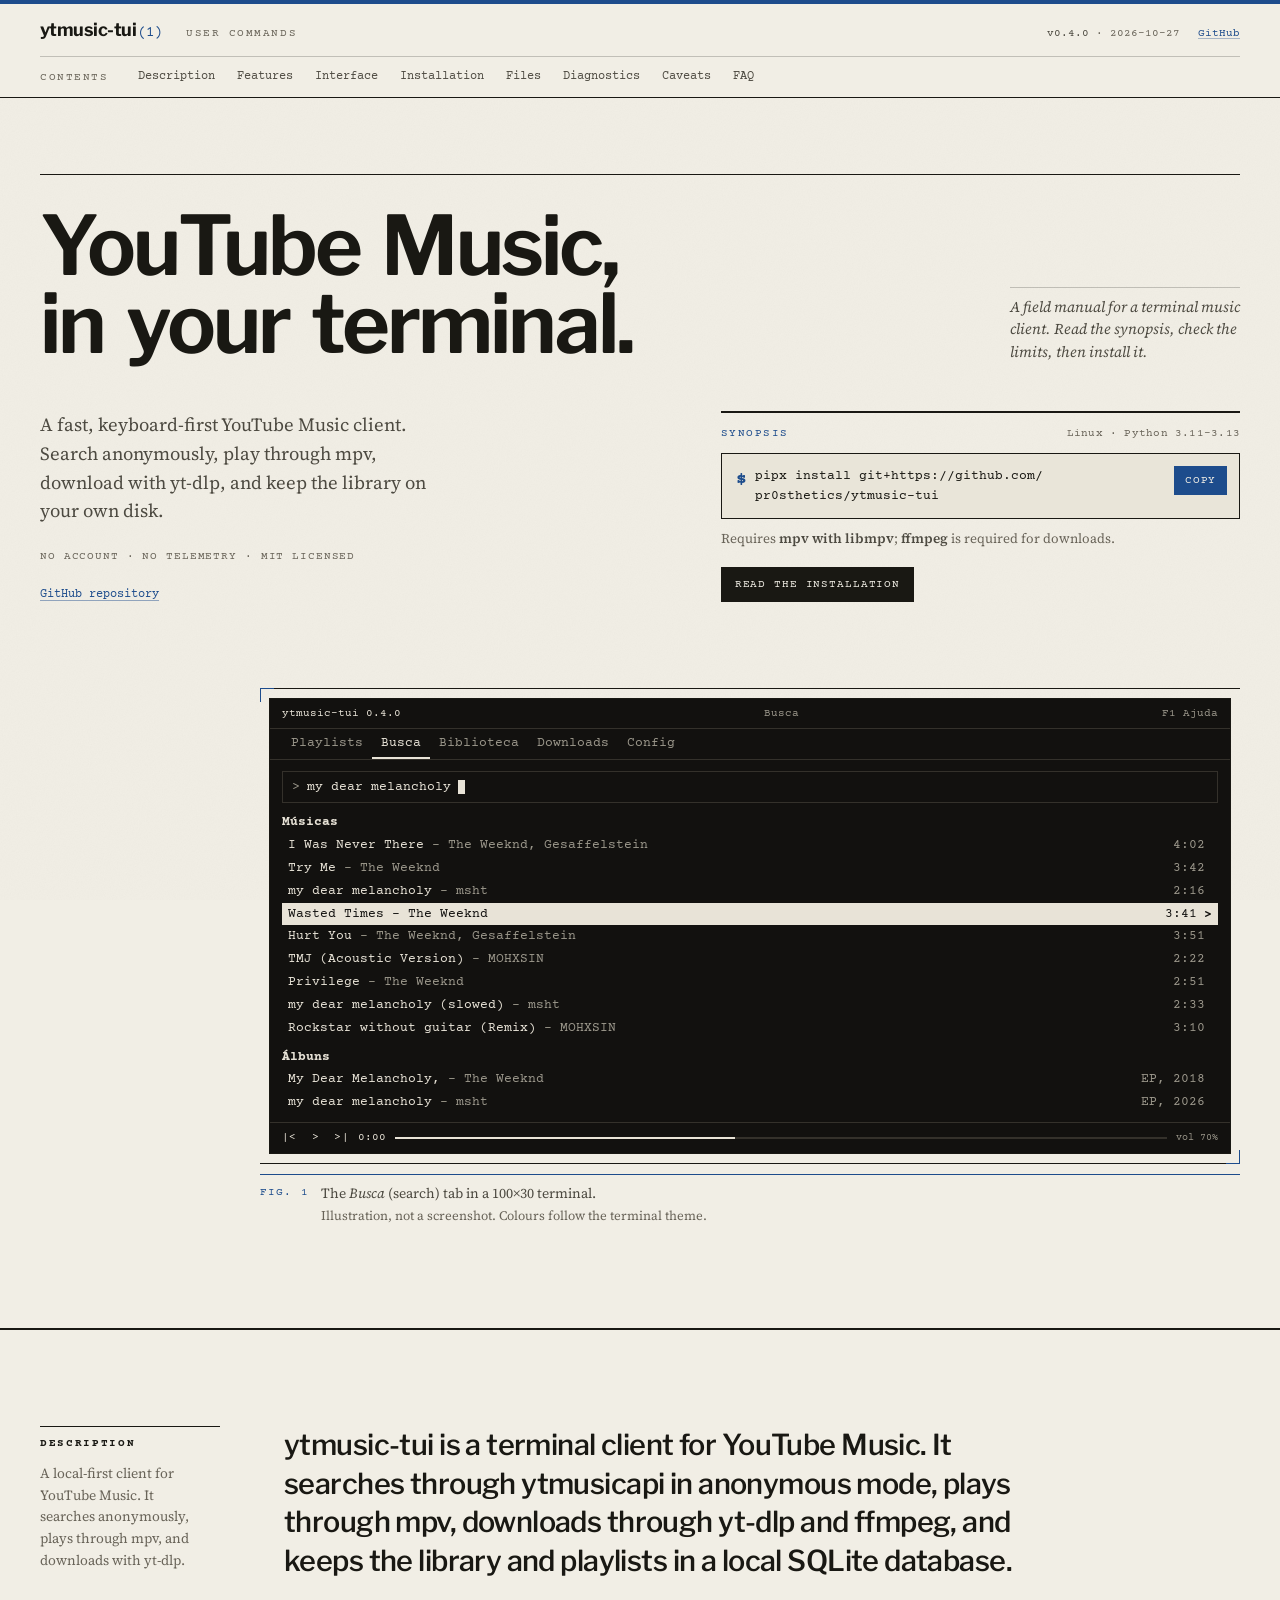
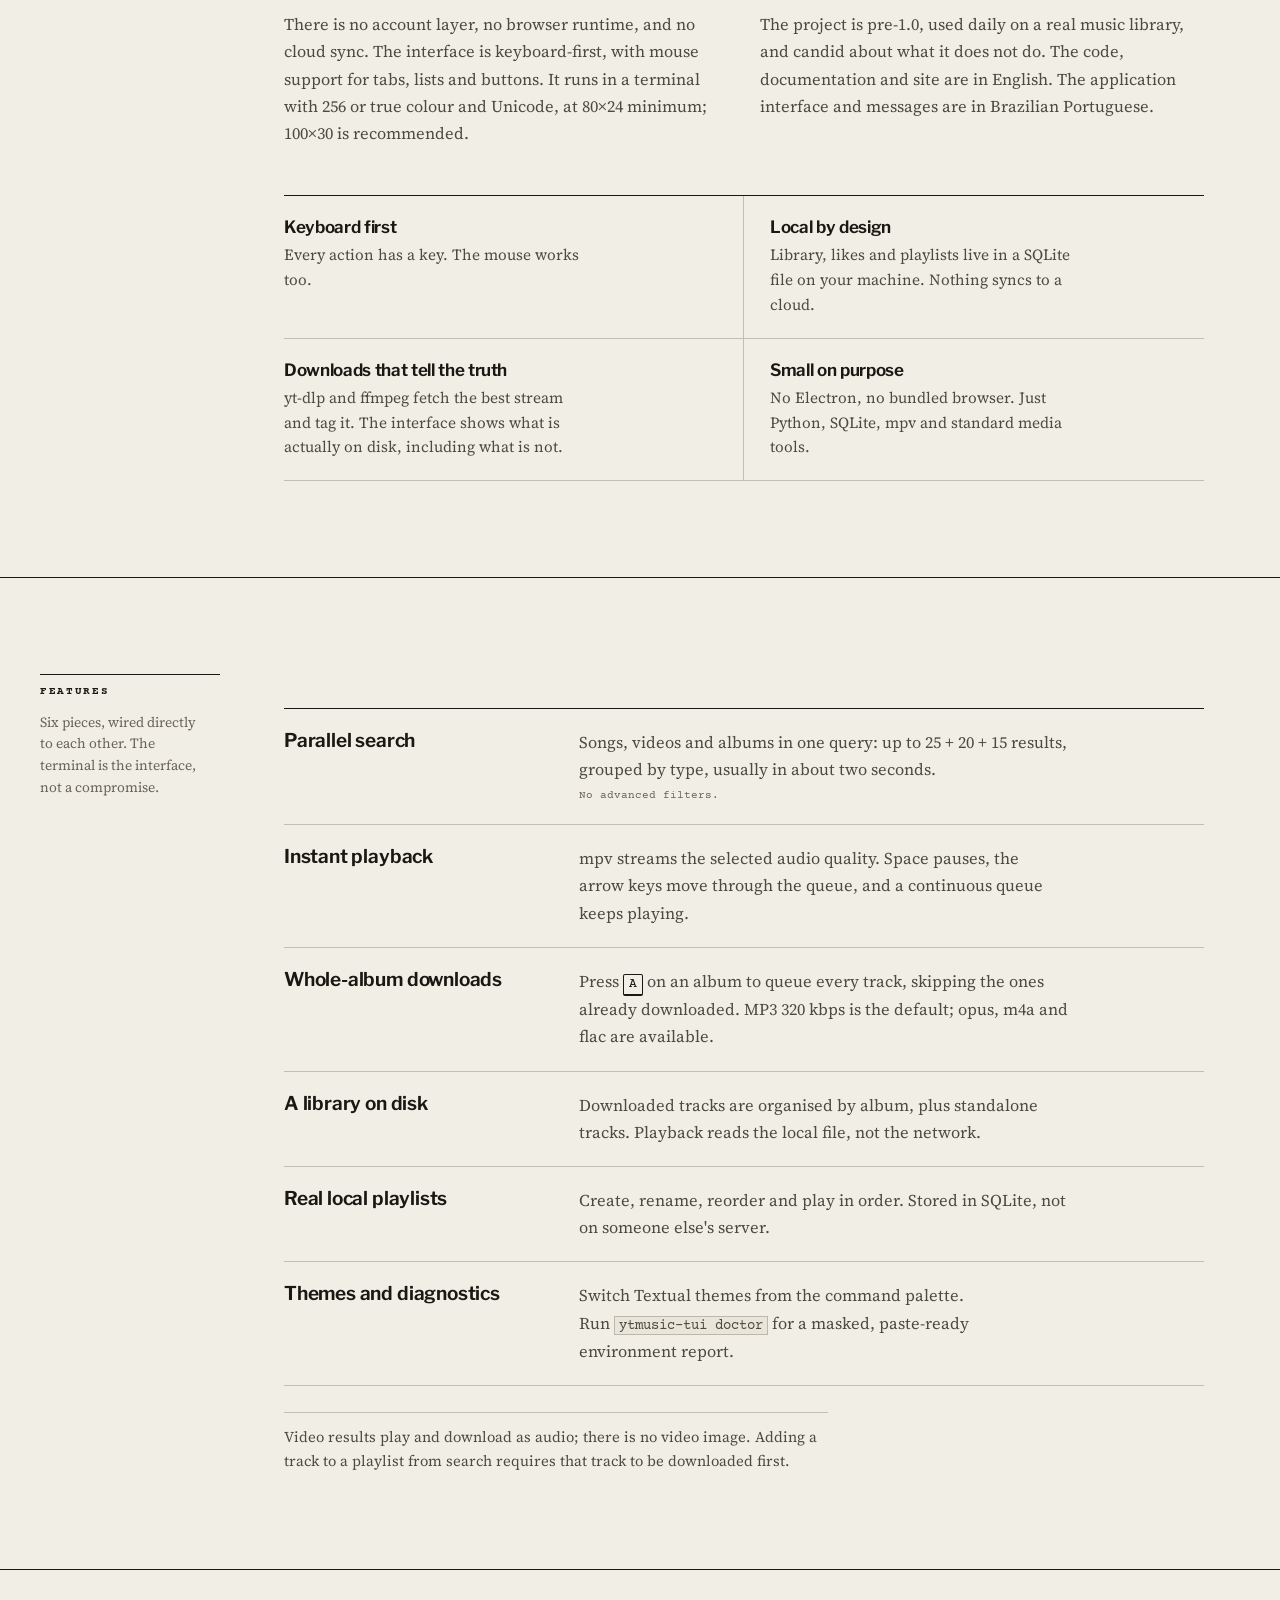
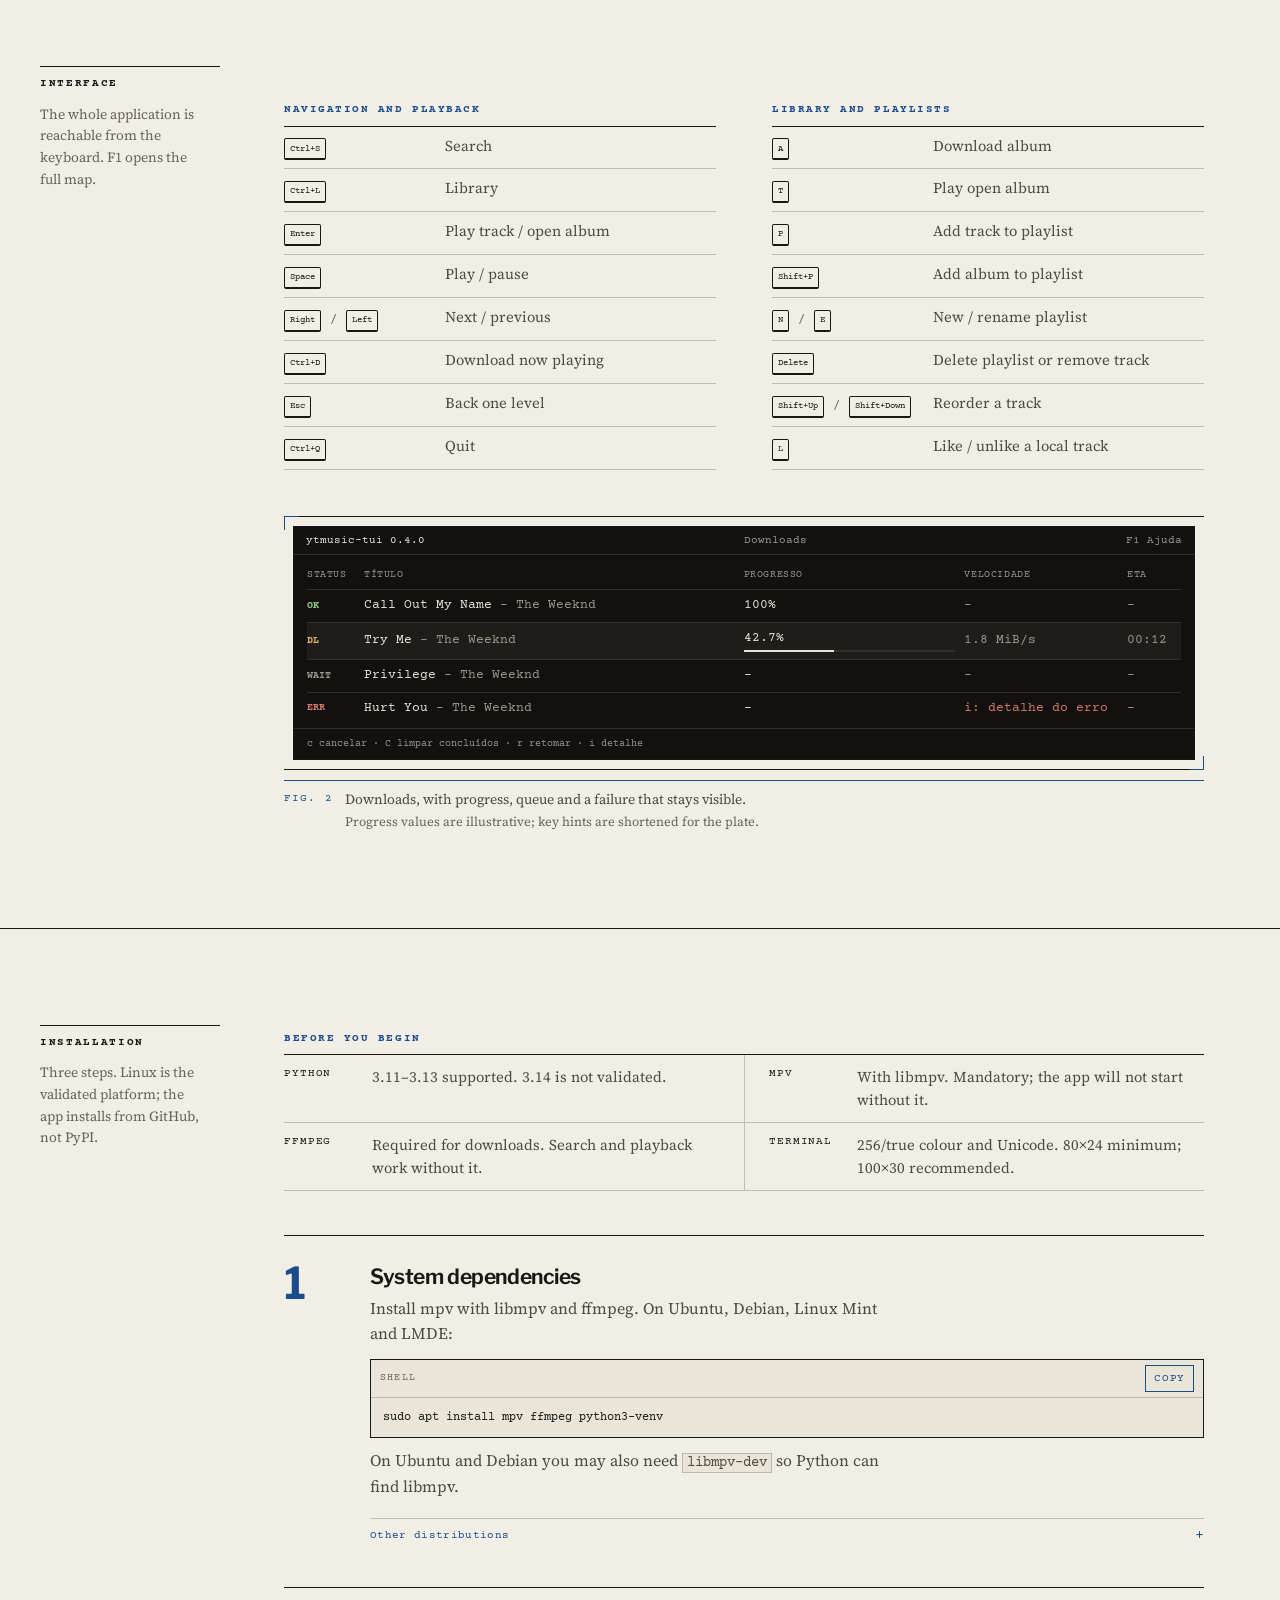
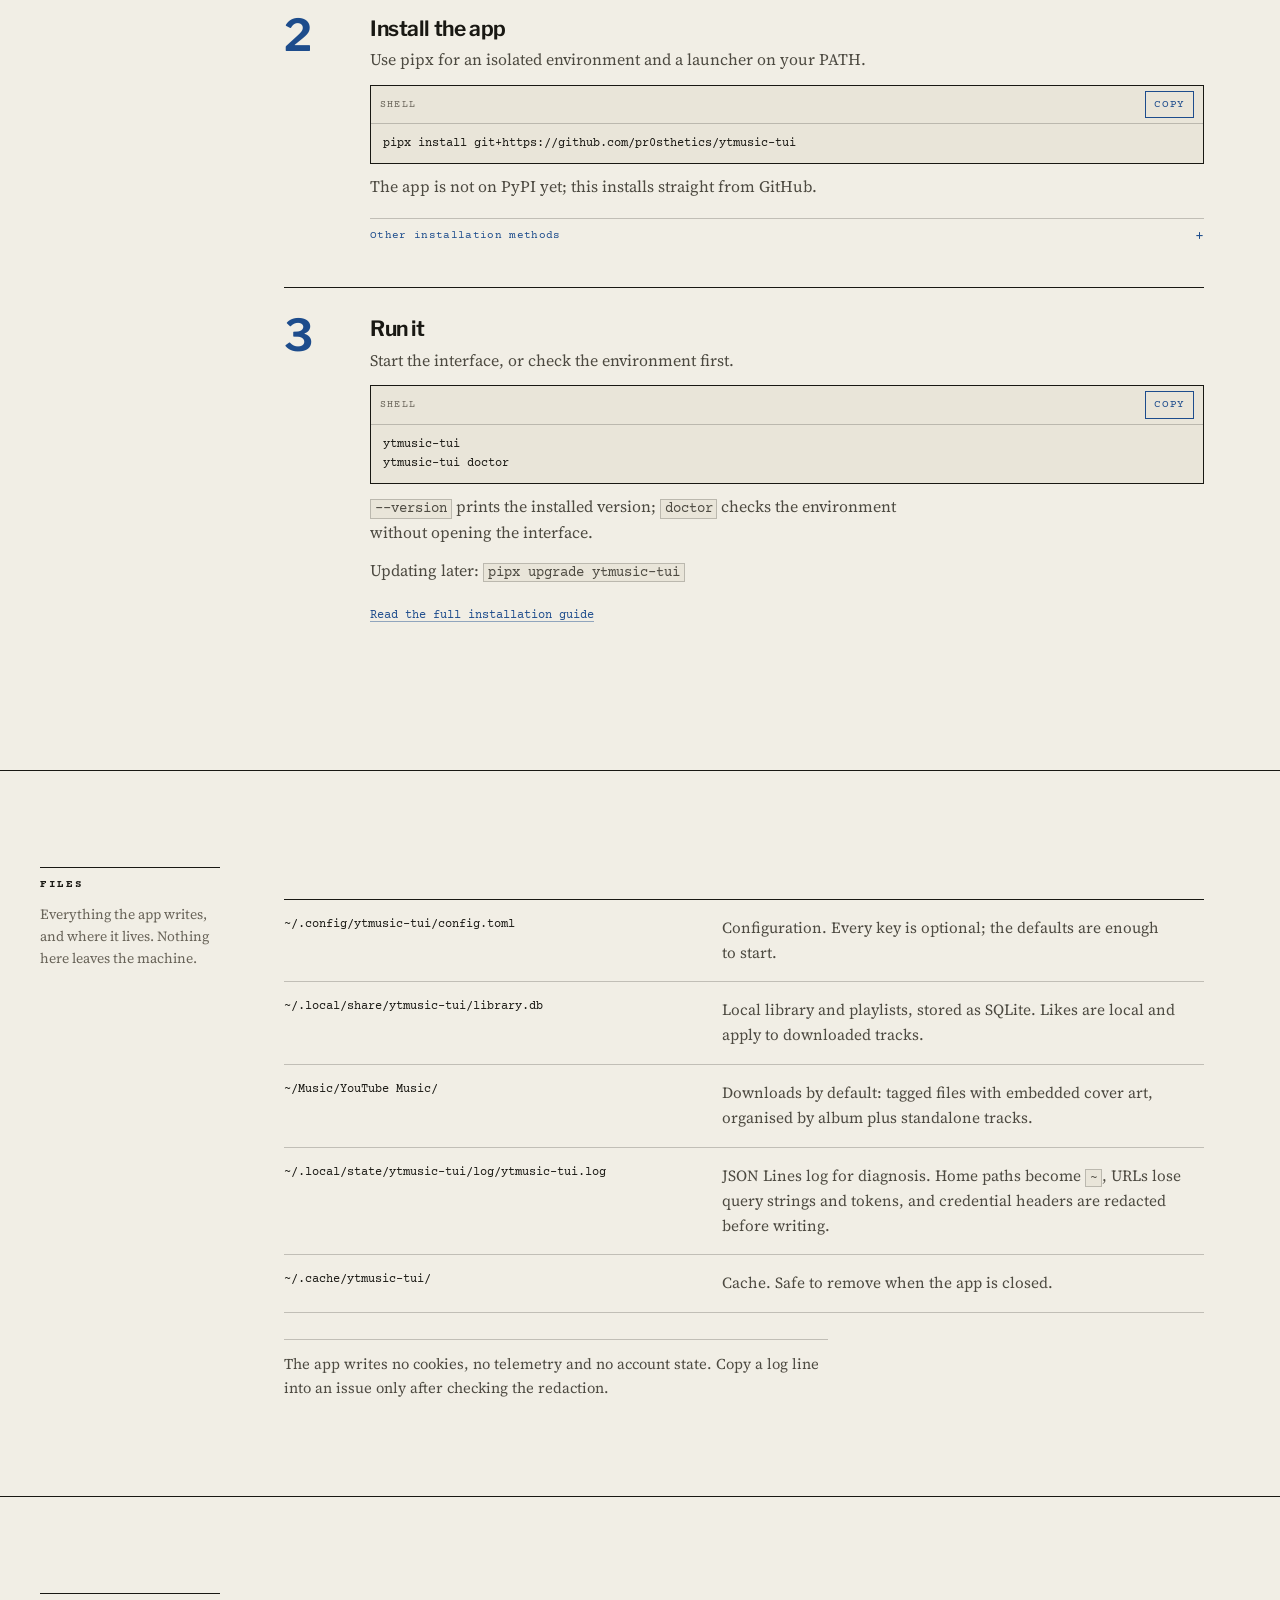
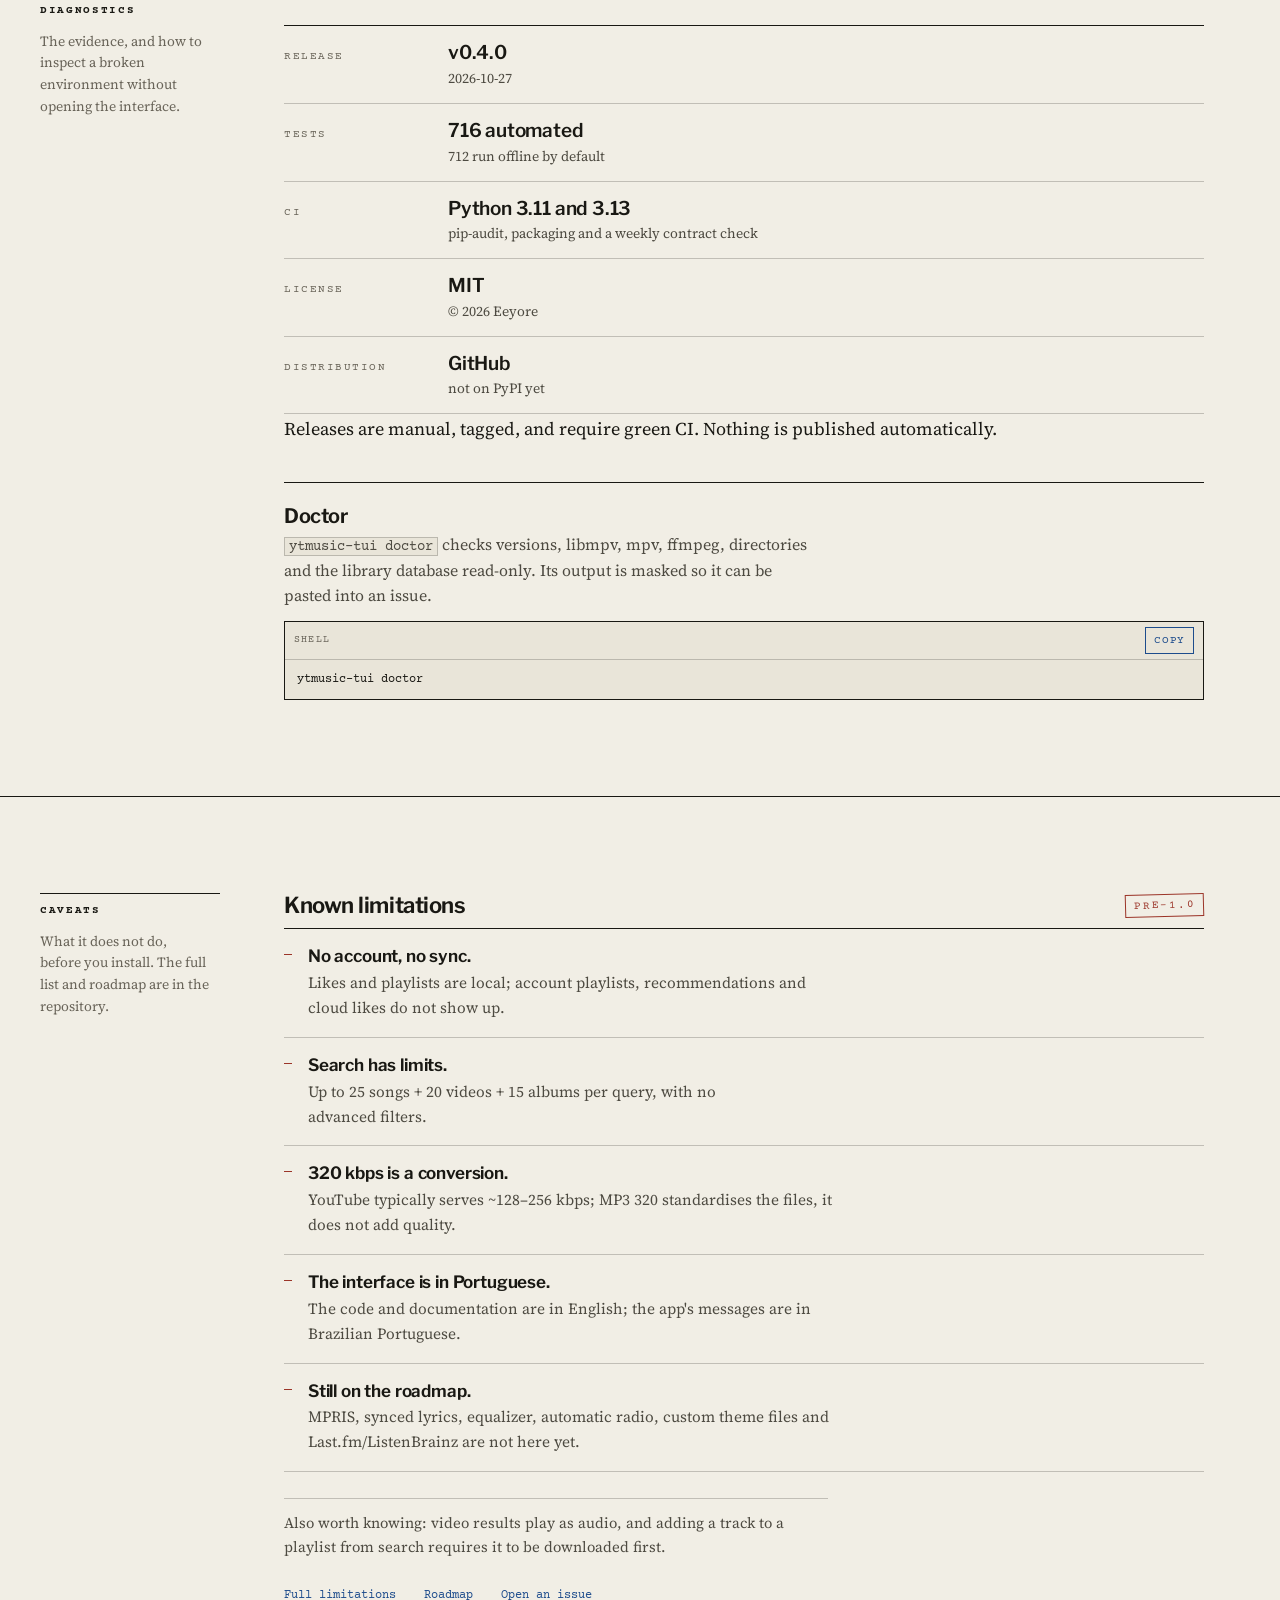
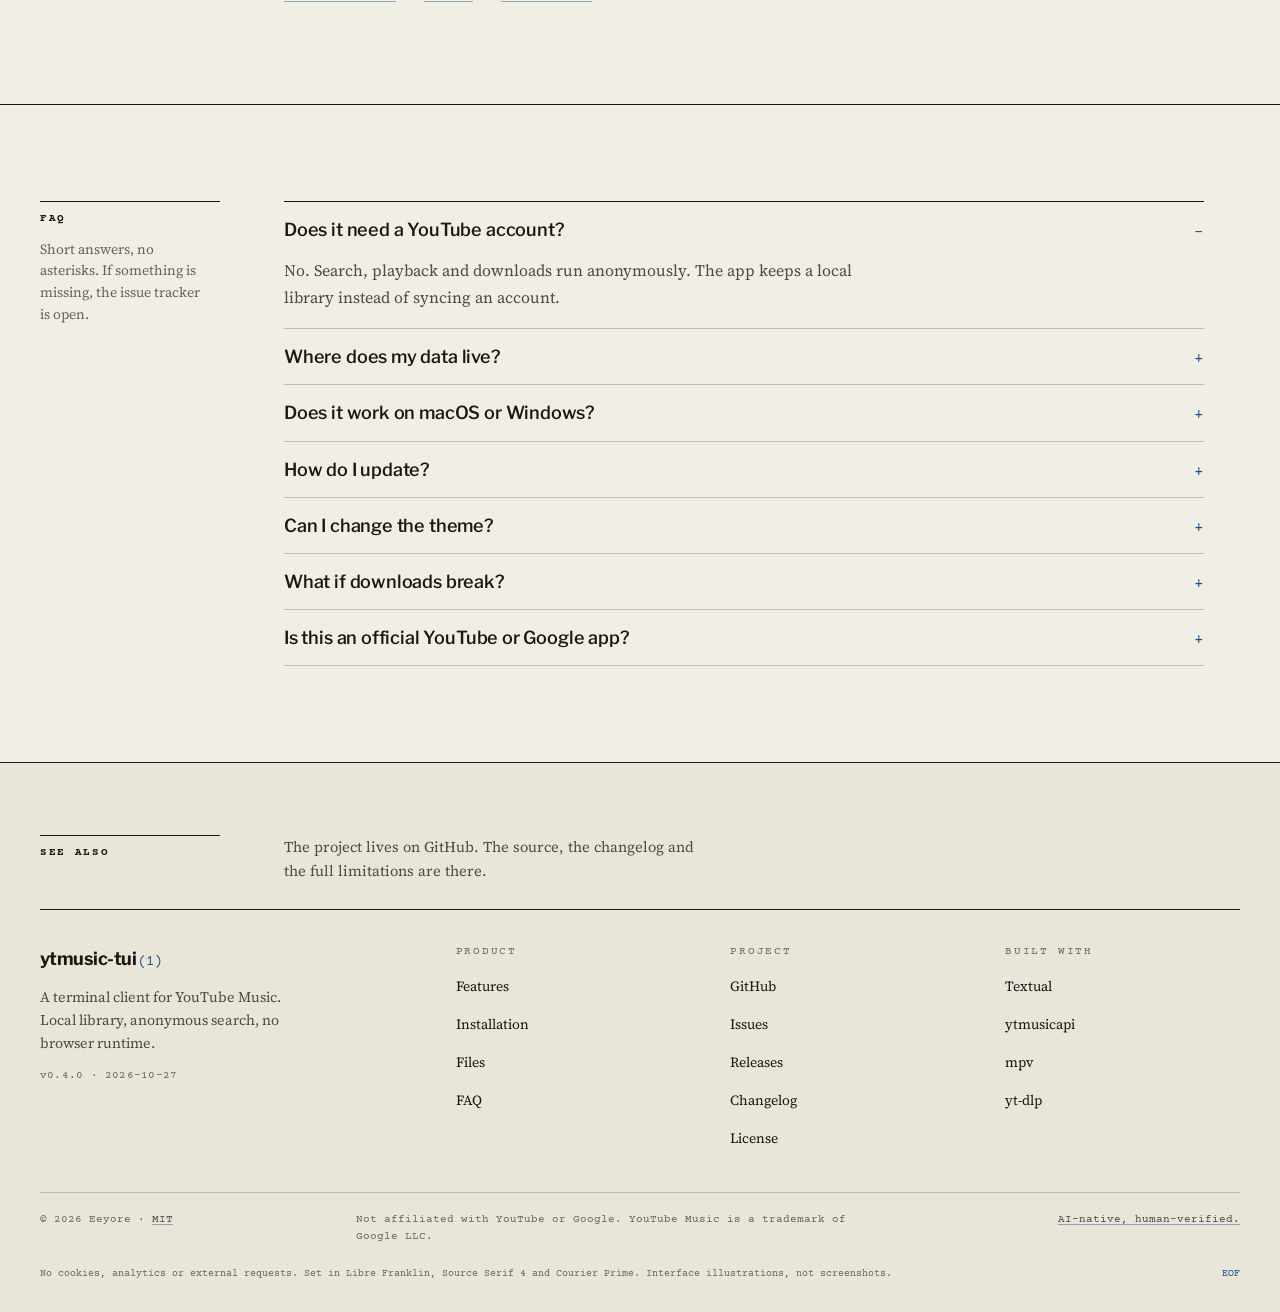
==== commit 9f17adde: "docs(site): atualiza versão e contagem de testes para 0.4.0" ====
--- a/site/index.html
+++ b/site/index.html
@@ -40,7 +40,7 @@
     "url": "https://pr0sthetics.github.io/ytmusic-tui/",
     "codeRepository": "https://github.com/pr0sthetics/ytmusic-tui",
     "license": "https://github.com/pr0sthetics/ytmusic-tui/blob/main/LICENSE",
-    "softwareVersion": "0.3.1",
+    "softwareVersion": "0.4.0",
     "operatingSystem": "Linux",
     "applicationCategory": "MultimediaApplication",
     "isAccessibleForFree": true,
@@ -61,7 +61,7 @@
 
   <!--
     VERSION AND COUNTS — single source of truth.
-    Current release: v0.3.1 (2026-10-19) · tests: 641 automated / 637 offline.
+    Current release: v0.4.0 (2026-10-27) · tests: 716 automated / 712 offline.
     On a release, update: this block, the running head, the synopsis if needed,
     the diagnostics ledger, meta/OG/JSON-LD, the footer, robots/sitemap only if
     the domain changes. Nothing is fetched at runtime.
@@ -73,7 +73,7 @@
         <a class="wordmark" href="#top">ytmusic-tui<span class="wordmark-sect">(1)</span><span class="sr-only"> home</span></a>
         <p class="running-title">User Commands</p>
         <div class="running-meta">
-          <a class="version" href="https://github.com/pr0sthetics/ytmusic-tui/releases/tag/v0.3.1" target="_blank" rel="noopener noreferrer">v0.3.1 <span class="version-date">· 2026-10-19</span><span class="sr-only"> release notes (opens in a new tab)</span></a>
+          <a class="version" href="https://github.com/pr0sthetics/ytmusic-tui/releases/tag/v0.4.0" target="_blank" rel="noopener noreferrer">v0.4.0 <span class="version-date">· 2026-10-27</span><span class="sr-only"> release notes (opens in a new tab)</span></a>
           <a class="repo-link" href="https://github.com/pr0sthetics/ytmusic-tui" target="_blank" rel="noopener noreferrer">GitHub<span class="sr-only"> repository (opens in a new tab)</span></a>
           <details class="mmenu">
             <summary>Contents</summary>
@@ -140,7 +140,7 @@
             <div class="term" role="img" aria-label="Illustration of the ytmusic-tui search tab. The search field contains “my dear melancholy”. Nine songs and two albums are listed; Wasted Times is selected. The player bar shows 0:00 and volume 70 percent.">
               <div class="terminal-visual" aria-hidden="true">
                 <div class="tbar">
-                  <span class="tbar-brand">ytmusic-tui 0.3.1</span>
+                  <span class="tbar-brand">ytmusic-tui 0.4.0</span>
                   <span class="tbar-view">Busca</span>
                   <span class="tbar-help">F1 Ajuda</span>
                 </div>
@@ -299,7 +299,7 @@
               <div class="term dterm" role="img" aria-label="Illustration of the ytmusic-tui Downloads tab. Four rows show Call Out My Name completed, Try Me downloading at 42.7 percent, Privilege queued, and Hurt You failed. The footer lists c to cancel, C to clear completed, r to resume, and i for error details.">
                 <div class="terminal-visual" aria-hidden="true">
                   <div class="tbar">
-                    <span class="tbar-brand">ytmusic-tui 0.3.1</span>
+                    <span class="tbar-brand">ytmusic-tui 0.4.0</span>
                     <span class="tbar-view">Downloads</span>
                     <span class="tbar-help">F1 Ajuda</span>
                   </div>
@@ -501,8 +501,8 @@
         </header>
         <div class="section-body">
           <dl class="ledger">
-            <div><dt>Release</dt><dd>v0.3.1 <span>2026-10-19</span></dd></div>
-            <div><dt>Tests</dt><dd>641 automated <span>637 run offline by default</span></dd></div>
+            <div><dt>Release</dt><dd>v0.4.0 <span>2026-10-27</span></dd></div>
+            <div><dt>Tests</dt><dd>716 automated <span>712 run offline by default</span></dd></div>
             <div><dt>CI</dt><dd>Python 3.11 and 3.13 <span>pip-audit, packaging and a weekly contract check</span></dd></div>
             <div><dt>License</dt><dd>MIT <span>© 2026 Eeyore</span></dd></div>
             <div><dt>Distribution</dt><dd>GitHub <span>not on PyPI yet</span></dd></div>
@@ -611,7 +611,7 @@
         <div class="colophon-brand">
           <a class="wordmark" href="#top">ytmusic-tui<span class="wordmark-sect">(1)</span><span class="sr-only"> home</span></a>
           <p>A terminal client for YouTube Music. Local library, anonymous search, no browser runtime.</p>
-          <p class="colophon-version">v0.3.1 · 2026-10-19</p>
+          <p class="colophon-version">v0.4.0 · 2026-10-27</p>
         </div>
         <nav class="fcol" aria-label="Product">
           <h3>Product</h3>
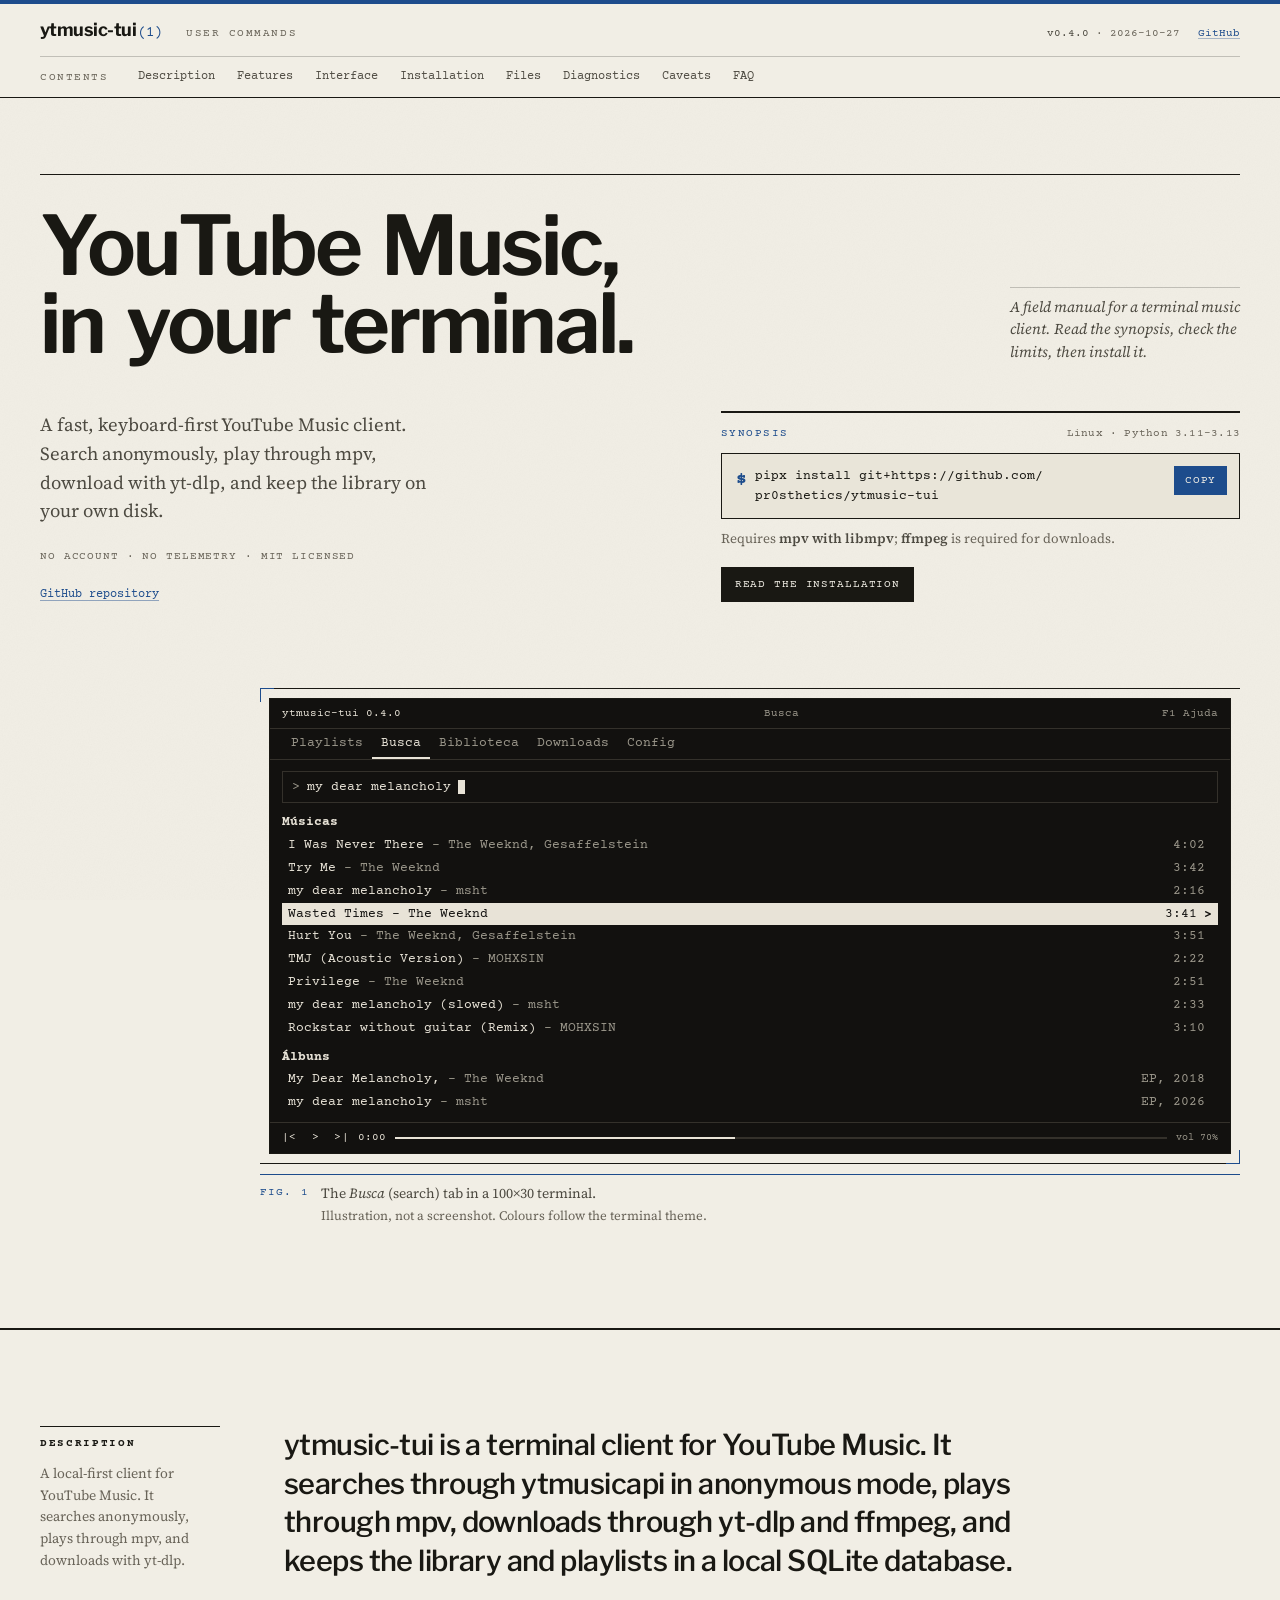
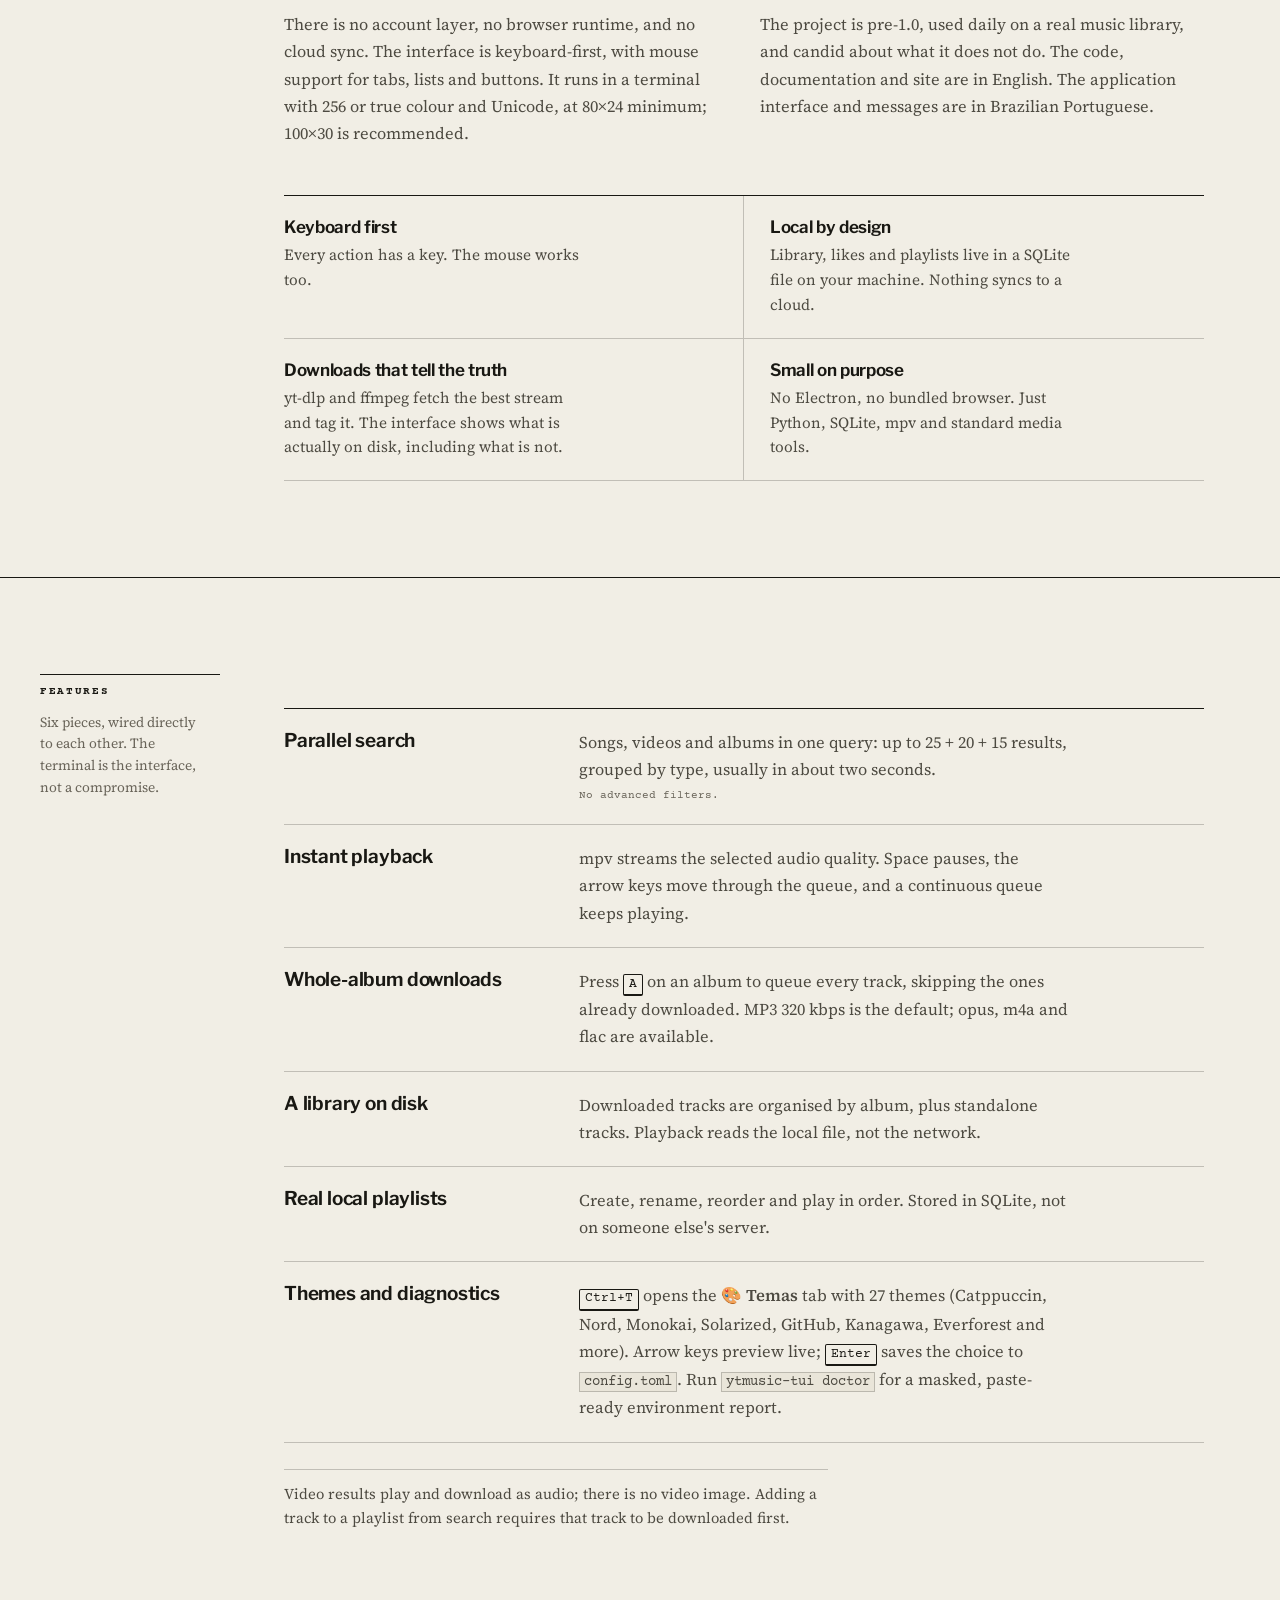
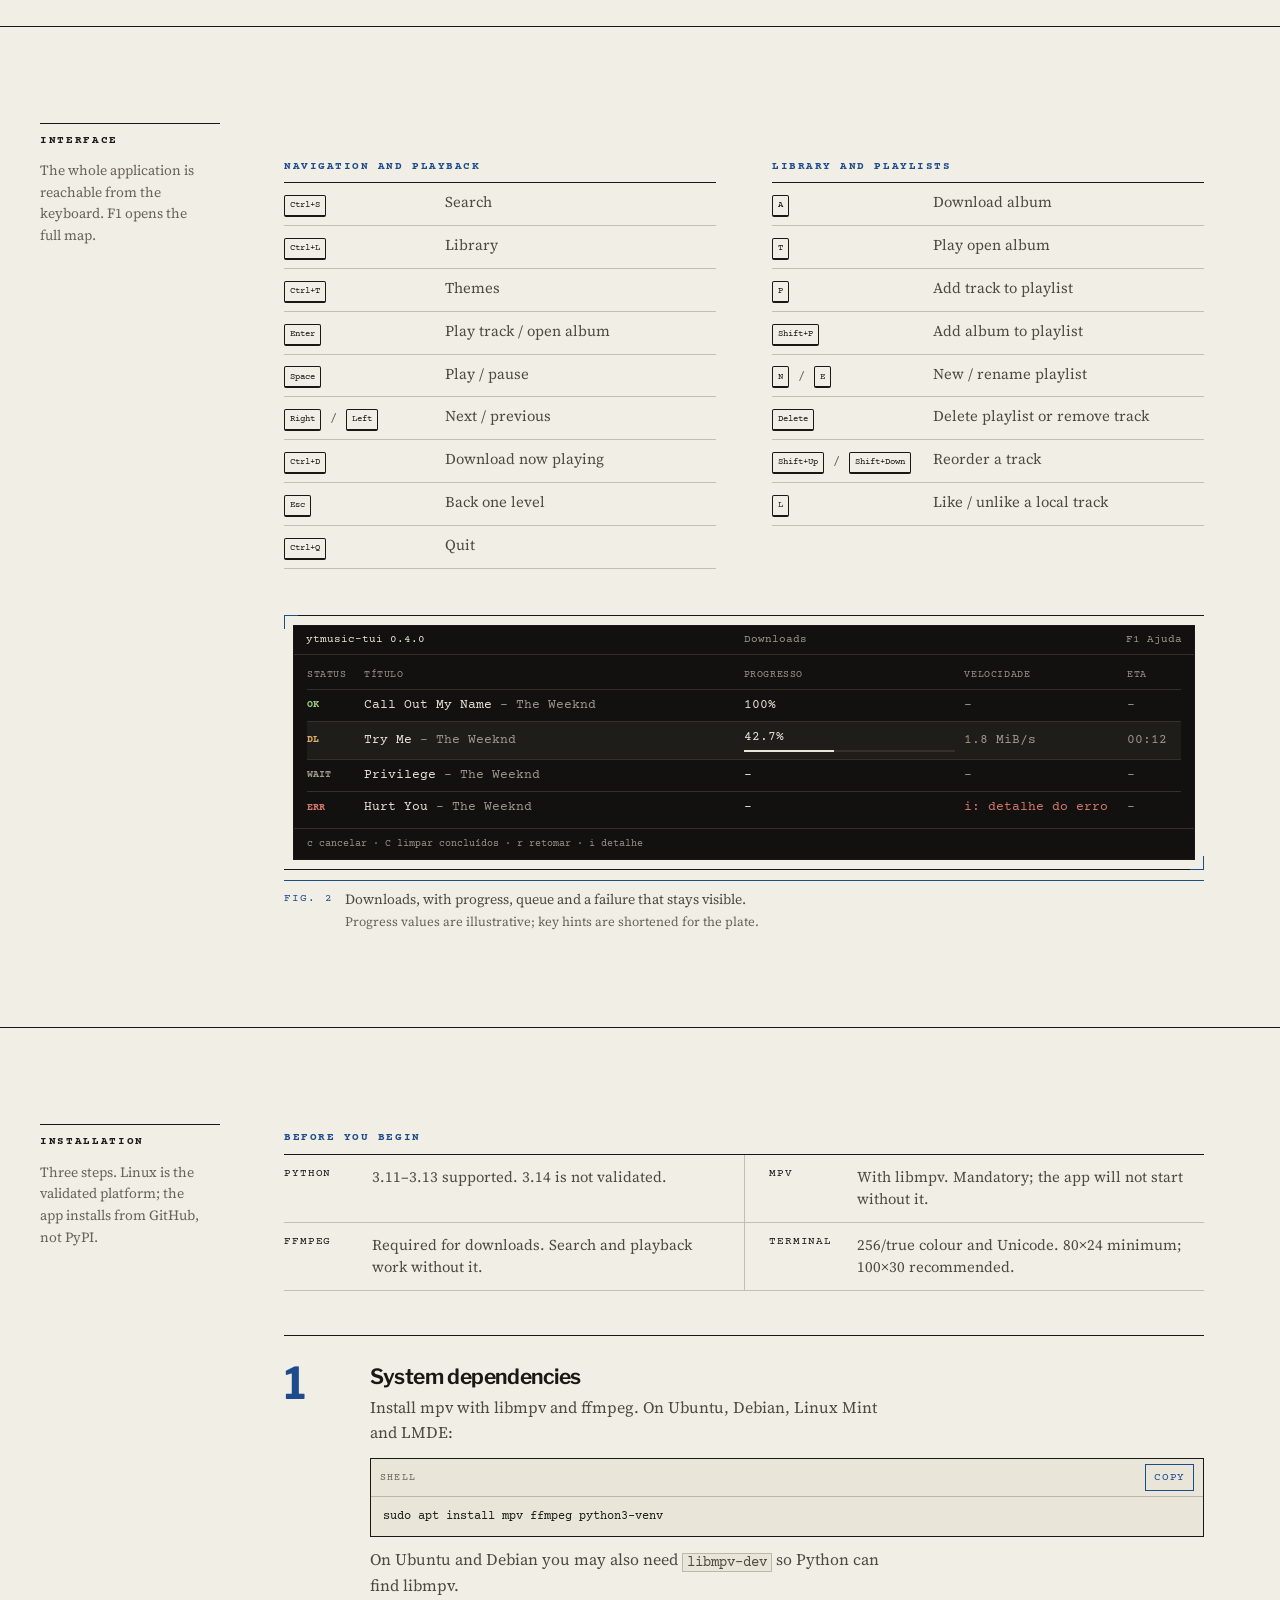
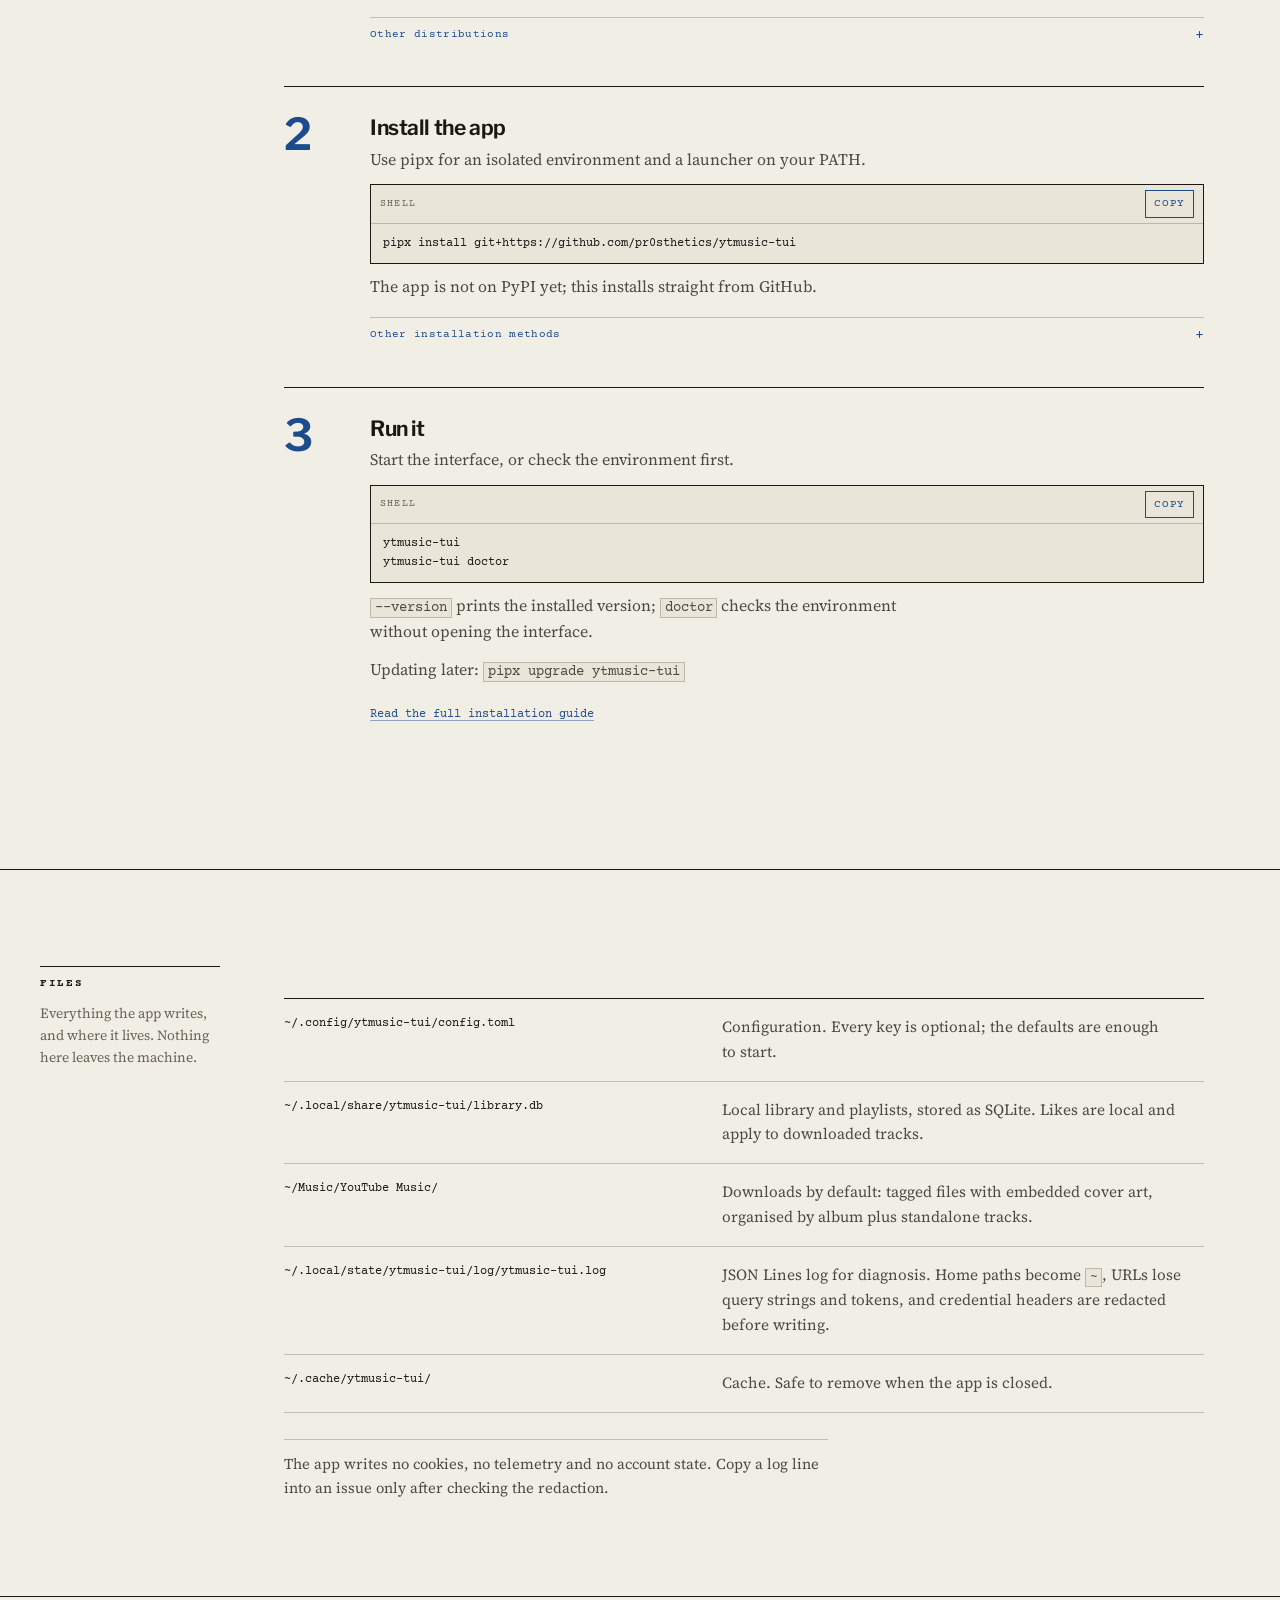
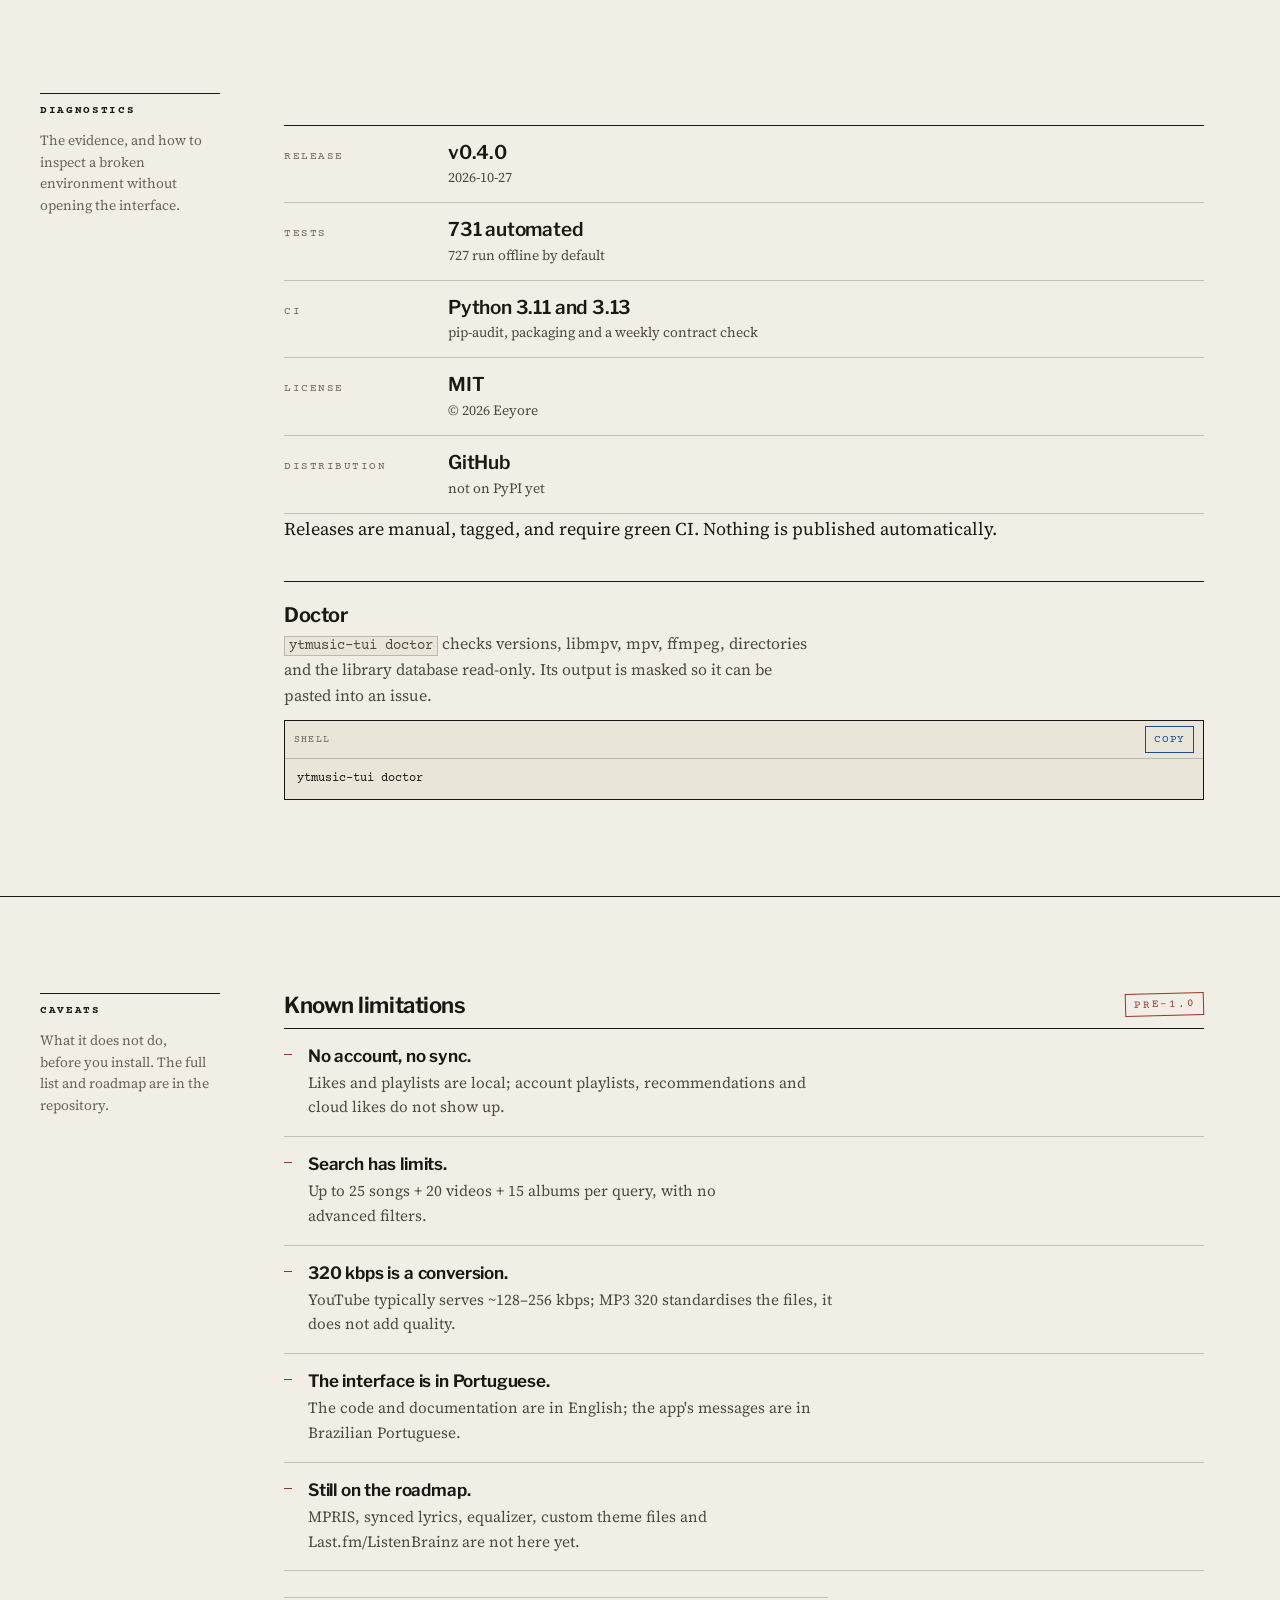
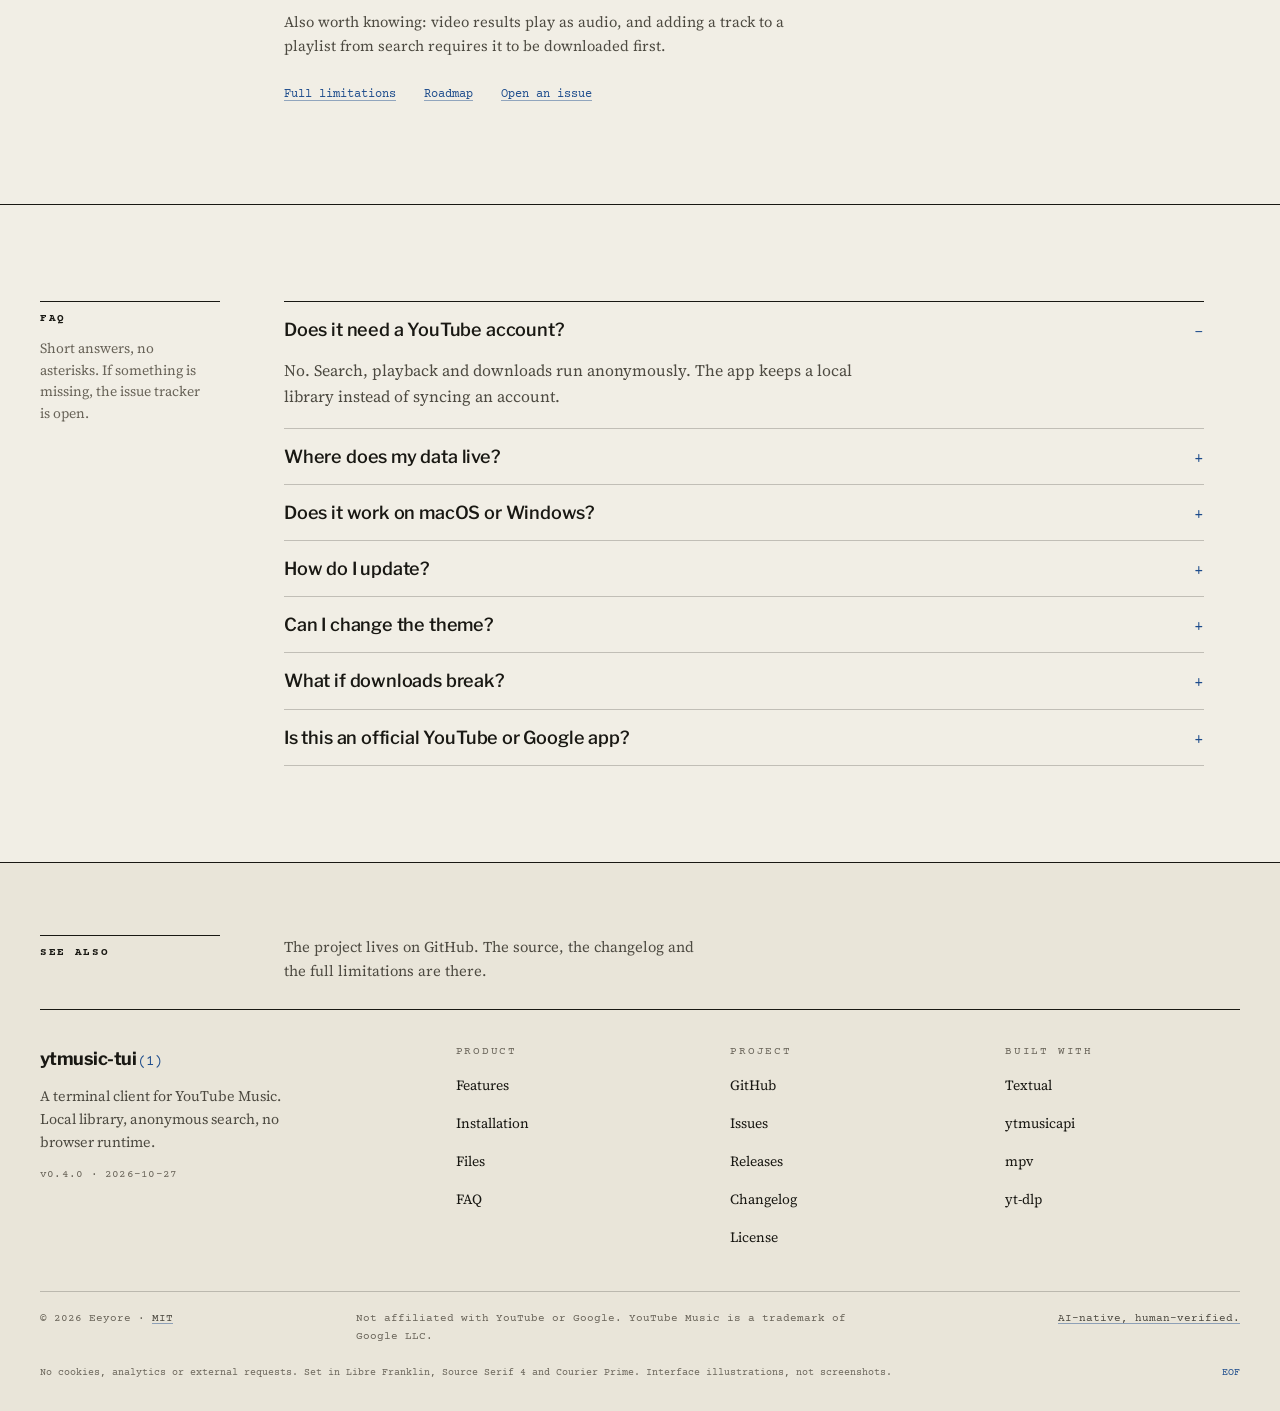
==== commit 1a3a29d9: "feat(tui): aba de temas com prévia ao vivo e persistência - Aba 🎨 Temas (Ctrl+T) com 27 temas: 8 do " ====
--- a/site/index.html
+++ b/site/index.html
@@ -61,7 +61,7 @@
 
   <!--
     VERSION AND COUNTS — single source of truth.
-    Current release: v0.4.0 (2026-10-27) · tests: 716 automated / 712 offline.
+    Current release: v0.4.0 (2026-10-27) · tests: 731 automated / 727 offline.
     On a release, update: this block, the running head, the synopsis if needed,
     the diagnostics ledger, meta/OG/JSON-LD, the footer, robots/sitemap only if
     the domain changes. Nothing is fetched at runtime.
@@ -250,7 +250,7 @@
             </div>
             <div>
               <dt>Themes and diagnostics</dt>
-              <dd>Switch Textual themes from the command palette. Run <code class="nowrap">ytmusic-tui doctor</code> for a masked, paste-ready environment report.</dd>
+              <dd><kbd>Ctrl+T</kbd> opens the <strong>🎨 Temas</strong> tab with 27 themes (Catppuccin, Nord, Monokai, Solarized, GitHub, Kanagawa, Everforest and more). Arrow keys preview live; <kbd>Enter</kbd> saves the choice to <code class="nowrap">config.toml</code>. Run <code class="nowrap">ytmusic-tui doctor</code> for a masked, paste-ready environment report.</dd>
             </div>
           </dl>
           <p class="aside">Video results play and download as audio; there is no video image. Adding a track to a playlist from search requires that track to be downloaded first.</p>
@@ -271,6 +271,7 @@
               <dl class="key-list">
                 <div><dt><kbd>Ctrl+S</kbd></dt><dd>Search</dd></div>
                 <div><dt><kbd>Ctrl+L</kbd></dt><dd>Library</dd></div>
+                <div><dt><kbd>Ctrl+T</kbd></dt><dd>Themes</dd></div>
                 <div><dt><kbd>Enter</kbd></dt><dd>Play track / open album</dd></div>
                 <div><dt><kbd>Space</kbd></dt><dd>Play / pause</dd></div>
                 <div><dt><kbd>Right</kbd> <span>/</span> <kbd>Left</kbd></dt><dd>Next / previous</dd></div>
@@ -502,7 +503,7 @@
         <div class="section-body">
           <dl class="ledger">
             <div><dt>Release</dt><dd>v0.4.0 <span>2026-10-27</span></dd></div>
-            <div><dt>Tests</dt><dd>716 automated <span>712 run offline by default</span></dd></div>
+            <div><dt>Tests</dt><dd>731 automated <span>727 run offline by default</span></dd></div>
             <div><dt>CI</dt><dd>Python 3.11 and 3.13 <span>pip-audit, packaging and a weekly contract check</span></dd></div>
             <div><dt>License</dt><dd>MIT <span>© 2026 Eeyore</span></dd></div>
             <div><dt>Distribution</dt><dd>GitHub <span>not on PyPI yet</span></dd></div>
@@ -550,7 +551,7 @@
             </li>
             <li>
               <strong>Still on the roadmap.</strong>
-              <p>MPRIS, synced lyrics, equalizer, automatic radio, custom theme files and Last.fm/ListenBrainz are not here yet.</p>
+              <p>MPRIS, synced lyrics, equalizer, custom theme files and Last.fm/ListenBrainz are not here yet.</p>
             </li>
           </ul>
           <p class="aside">Also worth knowing: video results play as audio, and adding a track to a playlist from search requires it to be downloaded first.</p>
@@ -585,7 +586,7 @@
             </details>
             <details>
               <summary>Can I change the theme?</summary>
-              <div class="answer"><p>Yes. <kbd>Ctrl+P</kbd> opens the command palette; pick any built-in Textual theme. It applies to the current session. Custom theme files are on the roadmap.</p></div>
+              <div class="answer"><p>Yes. <kbd>Ctrl+T</kbd> opens the <strong>🎨 Temas</strong> tab. Use <kbd>Up</kbd>/<kbd>Down</kbd> for a live preview and <kbd>Enter</kbd> to apply and save. The 27 themes include Catppuccin, Nord, Monokai, Solarized, GitHub, Kanagawa and Everforest. Custom theme files are on the roadmap.</p></div>
             </details>
             <details>
               <summary>What if downloads break?</summary>
